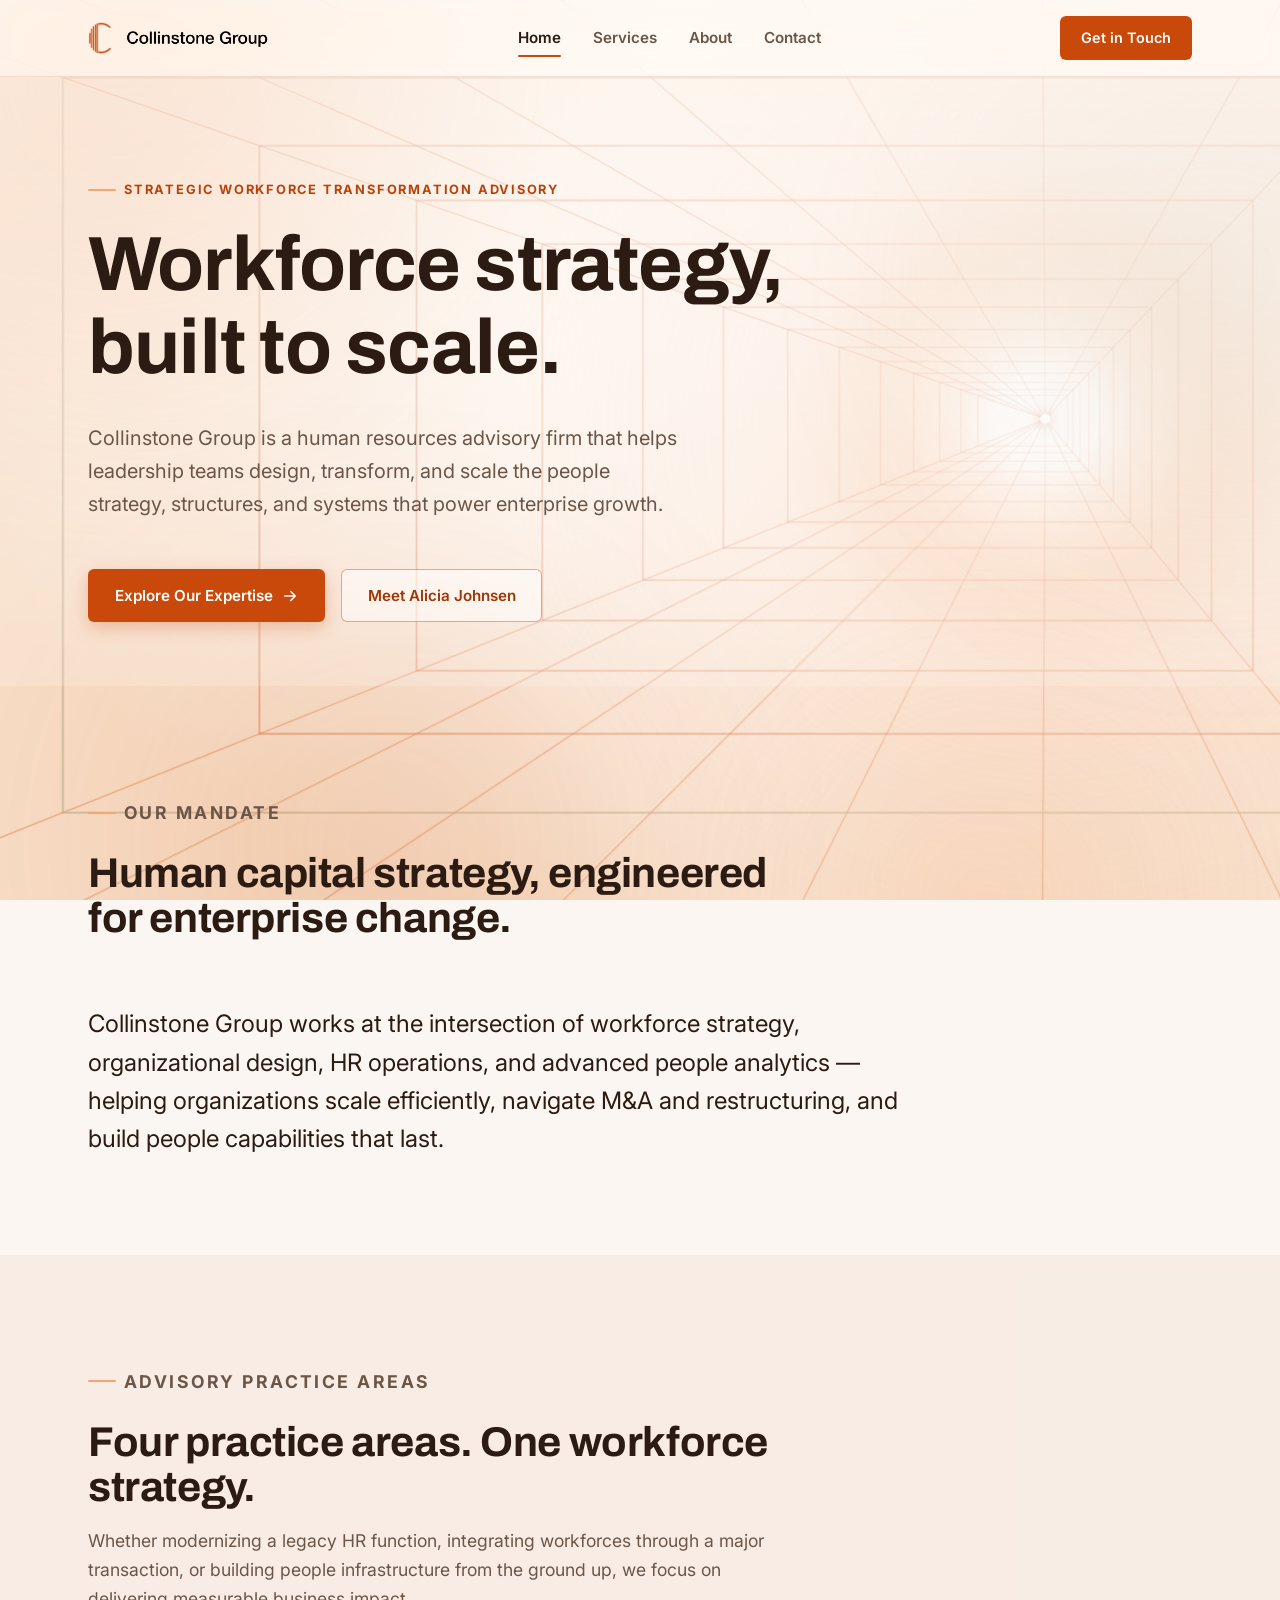
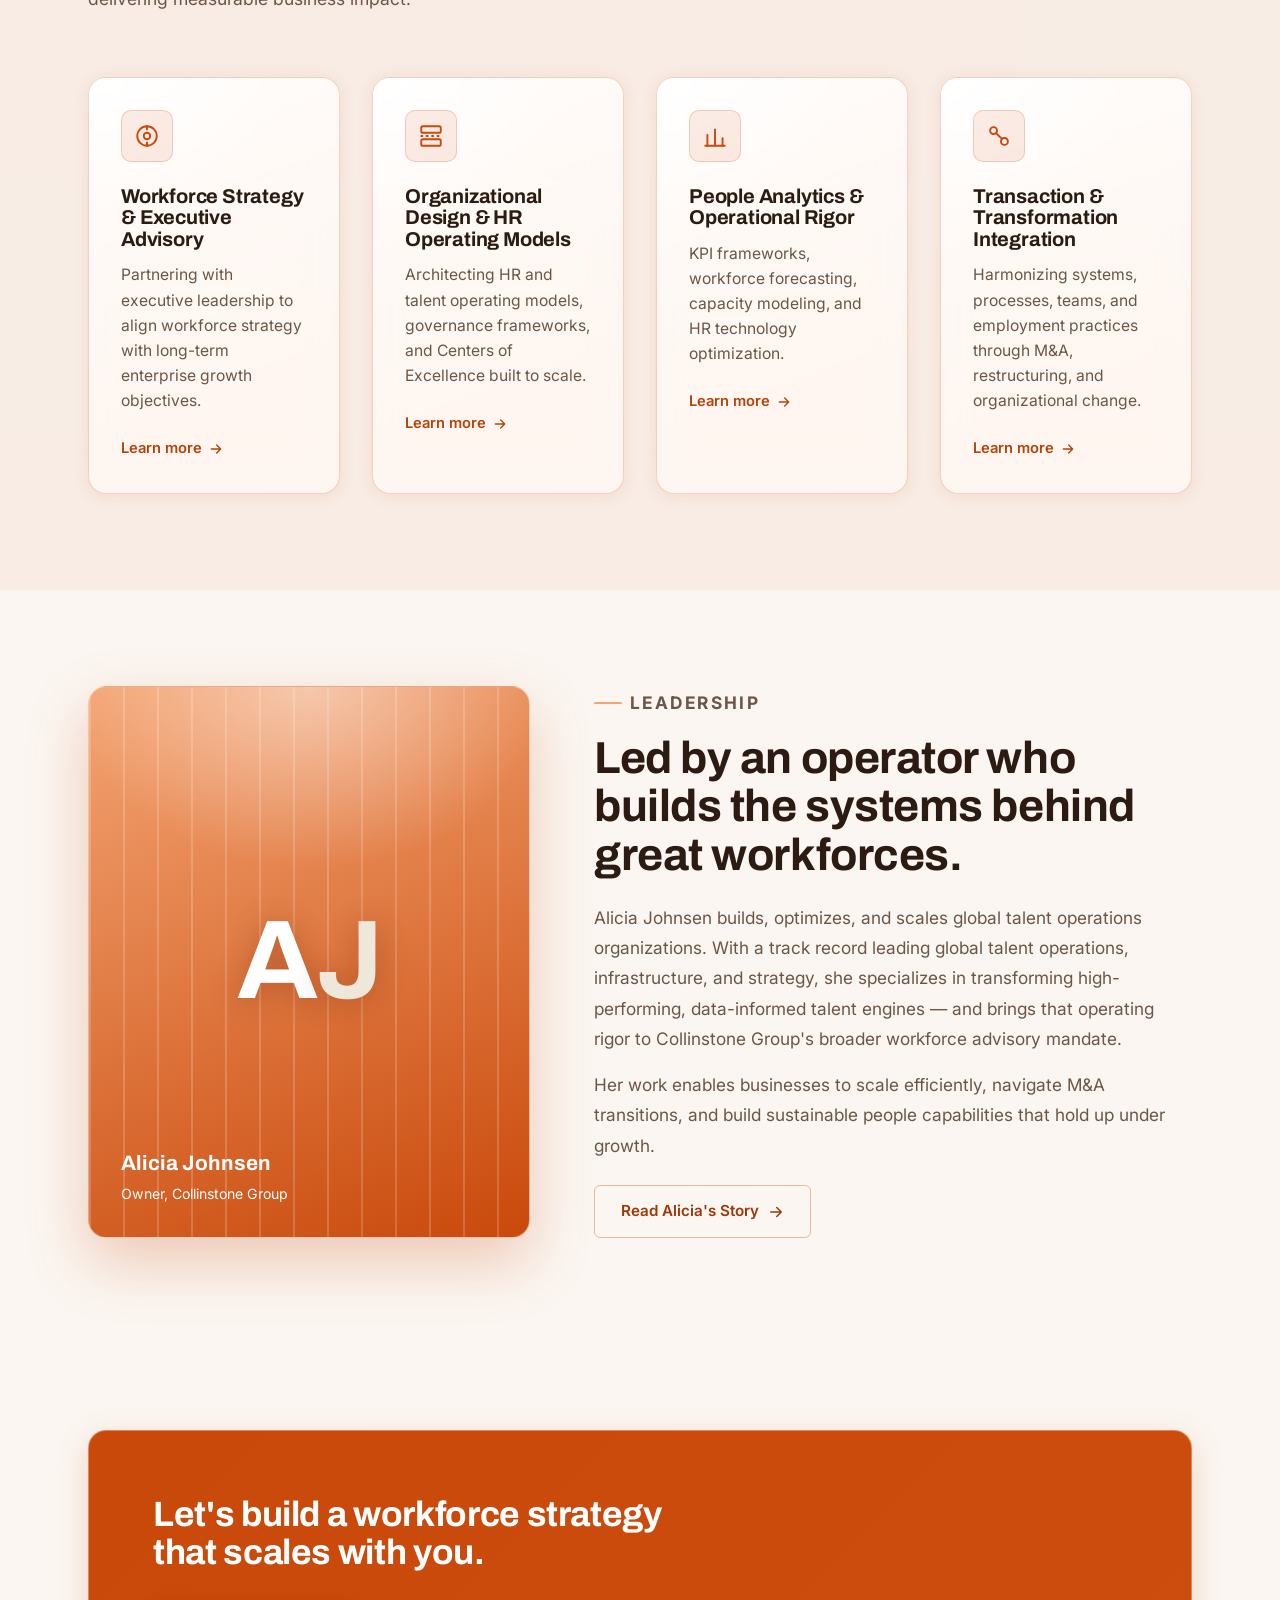
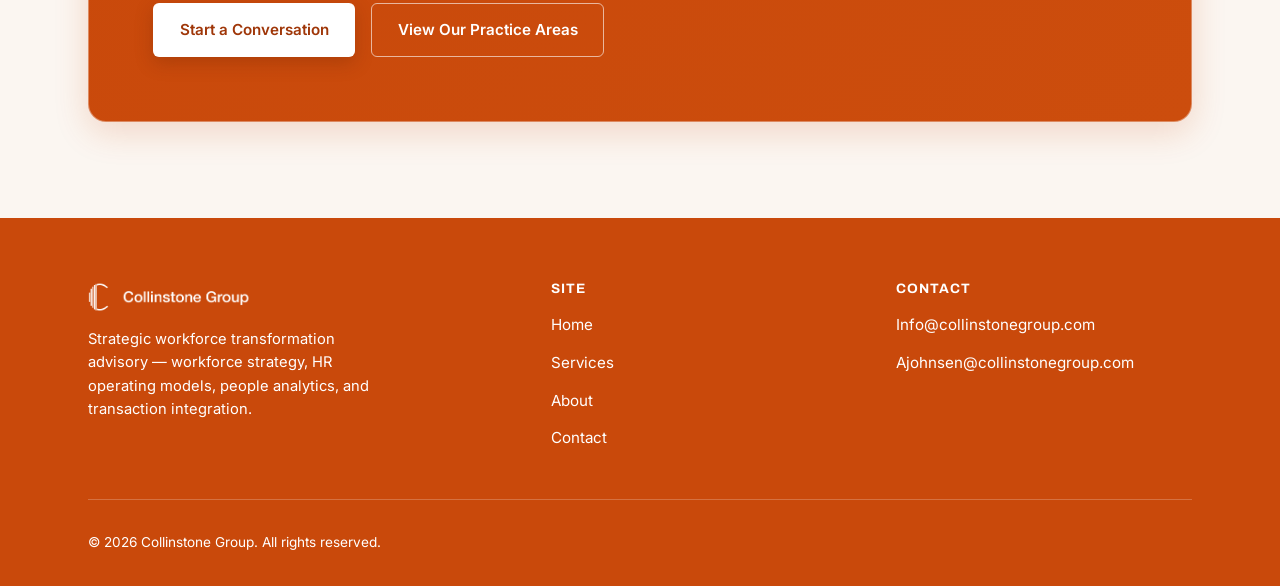
==== index.html @ cddd311b "Light orange theme and workforce transformation advisory copy Move the site to a light palette with " ====
<!DOCTYPE html>
<html lang="en">
<head>
<meta charset="UTF-8">
<meta name="viewport" content="width=device-width, initial-scale=1">
<title>Collinstone Group — Strategic Workforce Transformation Advisory</title>
<meta name="description" content="Collinstone Group is a human resources advisory firm helping leadership teams transform and scale their workforce — from workforce strategy and HR operating models to people analytics and M&amp;A integration.">
<link rel="preconnect" href="https://fonts.googleapis.com">
<link rel="preconnect" href="https://fonts.gstatic.com" crossorigin>
<link href="https://fonts.googleapis.com/css2?family=Archivo:wght@500;600;700;800&family=Inter:wght@400;500;600;700&display=swap" rel="stylesheet">
<link rel="stylesheet" href="assets/css/styles.css">
<link rel="icon" type="image/png" href="assets/img/logo-mark.png">
</head>
<body>
<div class="bg-scene" aria-hidden="true">
  <div class="bg-corridor">
    <svg class="bg-corridor-svg" viewBox="0 0 1600 900" preserveAspectRatio="xMidYMid slice" xmlns="http://www.w3.org/2000/svg">
      <defs>
        <radialGradient id="corridorGlow" cx="50%" cy="50%" r="50%">
          <stop offset="0%" stop-color="#ffffff" stop-opacity="1"/>
          <stop offset="18%" stop-color="#ffffff" stop-opacity="0.85"/>
          <stop offset="45%" stop-color="#fde8d6" stop-opacity="0.5"/>
          <stop offset="75%" stop-color="#f5c9a3" stop-opacity="0.15"/>
          <stop offset="100%" stop-color="#f5c9a3" stop-opacity="0"/>
        </radialGradient>
        <radialGradient id="corridorHalo" cx="50%" cy="50%" r="50%">
          <stop offset="0%" stop-color="#f4a574" stop-opacity="0.4"/>
          <stop offset="55%" stop-color="#f4a574" stop-opacity="0.14"/>
          <stop offset="100%" stop-color="#f4a574" stop-opacity="0"/>
        </radialGradient>
        <radialGradient id="lightFalloff" gradientUnits="userSpaceOnUse" cx="1150" cy="380" r="1400">
          <stop offset="0%" stop-color="#3d3d3d"/>
          <stop offset="35%" stop-color="#a6a6a6"/>
          <stop offset="100%" stop-color="#ffffff"/>
        </radialGradient>
        <mask id="corridorLightMask" maskUnits="userSpaceOnUse" x="-500" y="-500" width="2600" height="1900">
          <rect x="-500" y="-500" width="2600" height="1900" fill="url(#lightFalloff)"/>
        </mask>
        <style>
          .corridor-spoke { stroke: #c9490b; stroke-width: 1.1px; opacity: 0.45; fill: none; }
          .ring-blue { stroke: #c9490b; fill: none; opacity: 0.48; }
          .ring-cream { stroke: #b3a382; fill: none; opacity: 0.7; }
          .corridor-vp-glow { animation: corridorFlicker 6.5s ease-in-out infinite; }
          .corridor-vp-dot { filter: drop-shadow(0 0 6px rgba(201, 73, 11, 0.55)); }
          @keyframes corridorFlicker {
            0%, 100% { opacity: 1; }
            45% { opacity: 0.92; }
            52% { opacity: 0.97; }
            78% { opacity: 0.89; }
          }
        </style>
      </defs>
      <circle class="corridor-vp-halo" cx="1150" cy="380" r="520" fill="url(#corridorHalo)"/>
      <circle class="corridor-vp-glow" cx="1150" cy="380" r="260" fill="url(#corridorGlow)"/>
      <g mask="url(#corridorLightMask)">
        <g>
          <line class="corridor-spoke" x1="0" y1="0" x2="1150" y2="380"/>
          <line class="corridor-spoke" x1="1600" y1="0" x2="1150" y2="380"/>
          <line class="corridor-spoke" x1="1600" y1="900" x2="1150" y2="380"/>
          <line class="corridor-spoke" x1="0" y1="900" x2="1150" y2="380"/>
          <line class="corridor-spoke" x1="240" y1="0" x2="1150" y2="380"/>
          <line class="corridor-spoke" x1="480" y1="0" x2="1150" y2="380"/>
          <line class="corridor-spoke" x1="720" y1="0" x2="1150" y2="380"/>
          <line class="corridor-spoke" x1="960" y1="0" x2="1150" y2="380"/>
          <line class="corridor-spoke" x1="1200" y1="0" x2="1150" y2="380"/>
          <line class="corridor-spoke" x1="1440" y1="0" x2="1150" y2="380"/>
          <line class="corridor-spoke" x1="240" y1="900" x2="1150" y2="380"/>
          <line class="corridor-spoke" x1="480" y1="900" x2="1150" y2="380"/>
          <line class="corridor-spoke" x1="720" y1="900" x2="1150" y2="380"/>
          <line class="corridor-spoke" x1="960" y1="900" x2="1150" y2="380"/>
          <line class="corridor-spoke" x1="1200" y1="900" x2="1150" y2="380"/>
          <line class="corridor-spoke" x1="1440" y1="900" x2="1150" y2="380"/>
        </g>
        <g>
          <polygon class="ring-cream" data-t="0.2" points="230,76 1510,76 1510,796 230,796" style="stroke-width:1.84px;"/>
          <polygon class="ring-blue" data-t="0.36" points="414,137 1438,137 1438,713 414,713" style="stroke-width:1.63px;"/>
          <polygon class="ring-blue" data-t="0.488" points="561,185 1380,185 1380,646 561,646" style="stroke-width:1.47px;"/>
          <polygon class="ring-blue" data-t="0.5904" points="679,224 1334,224 1334,593 679,593" style="stroke-width:1.33px;"/>
          <polygon class="ring-blue" data-t="0.6723" points="773,255 1297,255 1297,550 773,550" style="stroke-width:1.23px;"/>
          <polygon class="ring-blue" data-t="0.7379" points="849,280 1268,280 1268,516 849,516" style="stroke-width:1.14px;"/>
          <polygon class="ring-blue" data-t="0.7903" points="909,300 1244,300 1244,489 909,489" style="stroke-width:1.07px;"/>
          <polygon class="ring-blue" data-t="0.8322" points="957,316 1225,316 1225,467 957,467" style="stroke-width:1.02px;"/>
          <polygon class="ring-blue" data-t="0.8658" points="996,329 1210,329 1210,450 996,450" style="stroke-width:0.97px;"/>
          <polygon class="ring-blue" data-t="0.8926" points="1027,339 1198,339 1198,436 1027,436" style="stroke-width:0.94px;"/>
          <polygon class="ring-blue" data-t="0.9141" points="1051,347 1189,347 1189,425 1051,425" style="stroke-width:0.91px;"/>
          <polygon class="ring-blue" data-t="0.9313" points="1071,354 1181,354 1181,416 1071,416" style="stroke-width:0.89px;"/>
          <polygon class="ring-blue" data-t="0.945" points="1087,359 1175,359 1175,409 1087,409" style="stroke-width:0.87px;"/>
        </g>
      </g>
      <circle class="corridor-vp-dot" cx="1150" cy="380" r="5" fill="#ffffff"/>
    </svg>
  </div>
  <div class="bg-blob-track" data-depth="0.07"><div class="bg-blob bg-blob--1"></div></div>
  <div class="bg-blob-track" data-depth="0.13"><div class="bg-blob bg-blob--2"></div></div>
  <div class="bg-blob-track" data-depth="0.1"><div class="bg-blob bg-blob--3"></div></div>
  <div class="bg-blob-track" data-depth="0.16"><div class="bg-blob bg-blob--4"></div></div>
</div>
<a class="skip-link" href="#main">Skip to main content</a>

<header class="site-header">
  <nav class="nav container" aria-label="Primary">
    <a class="nav-brand" href="index.html" aria-label="Collinstone Group home">
      <img class="mark" src="assets/img/logo-mark.png" alt="" width="34" height="34">
      <img class="wordmark" src="assets/img/logo-wordmark.png" alt="Collinstone Group">
    </a>
    <ul class="nav-links" data-open="false">
      <li><a href="index.html" aria-current="page">Home</a></li>
      <li><a href="services.html">Services</a></li>
      <li><a href="about.html">About</a></li>
      <li><a href="contact.html">Contact</a></li>
    </ul>
    <div class="nav-actions">
      <a class="nav-cta" href="contact.html">Get in Touch</a>
      <button class="nav-toggle" aria-label="Toggle navigation menu" aria-expanded="false">
        <svg viewBox="0 0 24 24" fill="none" stroke="currentColor" stroke-width="1.9" stroke-linecap="round"><line x1="3" y1="6" x2="21" y2="6"/><line x1="3" y1="12" x2="21" y2="12"/><line x1="3" y1="18" x2="21" y2="18"/></svg>
      </button>
    </div>
  </nav>
</header>

<main id="main">

  <!-- HERO -->
  <section class="hero">
    <div class="container hero-inner">
      <p class="eyebrow">Strategic Workforce Transformation Advisory</p>
      <h1>Workforce strategy, built to scale.</h1>
      <p class="lede">Collinstone Group is a human resources advisory firm that helps leadership teams design, transform, and scale the people strategy, structures, and systems that power enterprise growth.</p>
      <div class="hero-actions">
        <a class="btn btn-primary" href="services.html">
          Explore Our Expertise
          <svg viewBox="0 0 24 24" fill="none" stroke="currentColor" stroke-width="2" stroke-linecap="round" stroke-linejoin="round"><path d="M5 12h14M13 6l6 6-6 6"/></svg>
        </a>
        <a class="btn btn-outline" href="about.html">Meet Alicia Johnsen</a>
      </div>
    </div>
  </section>

  <!-- INTRO -->
  <section>
    <div class="container">
      <div class="section-head" data-reveal>
        <p class="eyebrow">Our Mandate</p>
        <h2>Human capital strategy, engineered for enterprise change.</h2>
      </div>
      <p class="lede-lg" data-reveal>Collinstone Group works at the intersection of workforce strategy, organizational design, HR operations, and advanced people analytics — helping organizations scale efficiently, navigate M&amp;A and restructuring, and build people capabilities that last.</p>
    </div>
  </section>

  <!-- EXPERTISE PREVIEW -->
  <section class="section-soft">
    <div class="container">
      <div class="section-head" data-reveal>
        <p class="eyebrow">Advisory Practice Areas</p>
        <h2>Four practice areas. One workforce strategy.</h2>
        <p>Whether modernizing a legacy HR function, integrating workforces through a major transaction, or building people infrastructure from the ground up, we focus on delivering measurable business impact.</p>
      </div>

      <div class="grid grid-4">
        <article class="card" data-reveal>
          <div class="icon-tile" aria-hidden="true">
            <svg viewBox="0 0 24 24" fill="none" stroke="currentColor" stroke-width="1.75" stroke-linecap="round" stroke-linejoin="round"><circle cx="12" cy="12" r="9"/><circle cx="12" cy="12" r="3"/><line x1="12" y1="3" x2="12" y2="6"/><line x1="12" y1="18" x2="12" y2="21"/></svg>
          </div>
          <h3>Workforce Strategy &amp; Executive Advisory</h3>
          <p>Partnering with executive leadership to align workforce strategy with long-term enterprise growth objectives.</p>
          <a class="card-link" href="services.html#strategy">Learn more <svg viewBox="0 0 24 24" fill="none" stroke="currentColor" stroke-width="2" stroke-linecap="round" stroke-linejoin="round"><path d="M5 12h14M13 6l6 6-6 6"/></svg></a>
        </article>

        <article class="card" data-reveal>
          <div class="icon-tile" aria-hidden="true">
            <svg viewBox="0 0 24 24" fill="none" stroke="currentColor" stroke-width="1.75" stroke-linecap="round" stroke-linejoin="round"><rect x="3" y="3" width="18" height="6" rx="1.5"/><rect x="3" y="15" width="18" height="6" rx="1.5"/><line x1="3" y1="12" x2="21" y2="12" stroke-dasharray="1 4"/></svg>
          </div>
          <h3>Organizational Design &amp; HR Operating Models</h3>
          <p>Architecting HR and talent operating models, governance frameworks, and Centers of Excellence built to scale.</p>
          <a class="card-link" href="services.html#operating-model">Learn more <svg viewBox="0 0 24 24" fill="none" stroke="currentColor" stroke-width="2" stroke-linecap="round" stroke-linejoin="round"><path d="M5 12h14M13 6l6 6-6 6"/></svg></a>
        </article>

        <article class="card" data-reveal>
          <div class="icon-tile" aria-hidden="true">
            <svg viewBox="0 0 24 24" fill="none" stroke="currentColor" stroke-width="1.75" stroke-linecap="round" stroke-linejoin="round"><line x1="5" y1="21" x2="5" y2="11"/><line x1="12" y1="21" x2="12" y2="6"/><line x1="19" y1="21" x2="19" y2="14"/><line x1="3" y1="21" x2="21" y2="21"/></svg>
          </div>
          <h3>People Analytics &amp; Operational Rigor</h3>
          <p>KPI frameworks, workforce forecasting, capacity modeling, and HR technology optimization.</p>
          <a class="card-link" href="services.html#analytics">Learn more <svg viewBox="0 0 24 24" fill="none" stroke="currentColor" stroke-width="2" stroke-linecap="round" stroke-linejoin="round"><path d="M5 12h14M13 6l6 6-6 6"/></svg></a>
        </article>

        <article class="card" data-reveal>
          <div class="icon-tile" aria-hidden="true">
            <svg viewBox="0 0 24 24" fill="none" stroke="currentColor" stroke-width="1.75" stroke-linecap="round" stroke-linejoin="round"><circle cx="7" cy="7" r="3.2"/><circle cx="17" cy="17" r="3.2"/><path d="M9.3 9.3l5.4 5.4"/></svg>
          </div>
          <h3>Transaction &amp; Transformation Integration</h3>
          <p>Harmonizing systems, processes, teams, and employment practices through M&amp;A, restructuring, and organizational change.</p>
          <a class="card-link" href="services.html#transformation">Learn more <svg viewBox="0 0 24 24" fill="none" stroke="currentColor" stroke-width="2" stroke-linecap="round" stroke-linejoin="round"><path d="M5 12h14M13 6l6 6-6 6"/></svg></a>
        </article>
      </div>
    </div>
  </section>

  <!-- ALICIA TEASER -->
  <section>
    <div class="container">
      <div class="bio-grid">
        <div class="bio-portrait" data-reveal>
          <p class="bio-monogram">A<span>J</span></p>
          <div class="bio-portrait-caption">
            <p class="name">Alicia Johnsen</p>
            <p class="role">Owner, Collinstone Group</p>
          </div>
        </div>
        <div class="bio-content" data-reveal>
          <p class="eyebrow">Leadership</p>
          <h2>Led by an operator who builds the systems behind great workforces.</h2>
          <p>Alicia Johnsen builds, optimizes, and scales global talent operations organizations. With a track record leading global talent operations, infrastructure, and strategy, she specializes in transforming high-performing, data-informed talent engines — and brings that operating rigor to Collinstone Group's broader workforce advisory mandate.</p>
          <p>Her work enables businesses to scale efficiently, navigate M&amp;A transitions, and build sustainable people capabilities that hold up under growth.</p>
          <a class="btn btn-ghost" href="about.html" style="margin-top: 1.5rem;">
            Read Alicia's Story
            <svg viewBox="0 0 24 24" fill="none" stroke="currentColor" stroke-width="2" stroke-linecap="round" stroke-linejoin="round"><path d="M5 12h14M13 6l6 6-6 6"/></svg>
          </a>
        </div>
      </div>
    </div>
  </section>

  <!-- CTA -->
  <section>
    <div class="container">
      <div class="cta-band" data-reveal>
        <h2>Let's build a workforce strategy that scales with you.</h2>
        <div class="actions">
          <a class="btn btn-primary" href="contact.html">Start a Conversation</a>
          <a class="btn btn-outline" href="services.html">View Our Practice Areas</a>
        </div>
      </div>
    </div>
  </section>

</main>

<footer class="site-footer">
  <div class="container">
    <div class="footer-top">
      <div class="footer-brand">
        <div class="nav-brand">
          <img class="mark" src="assets/img/logo-mark.png" alt="" width="30" height="30">
          <img class="wordmark" src="assets/img/logo-wordmark.png" alt="Collinstone Group">
        </div>
        <p>Strategic workforce transformation advisory — workforce strategy, HR operating models, people analytics, and transaction integration.</p>
      </div>
      <div class="footer-col">
        <h4>Site</h4>
        <ul>
          <li><a href="index.html">Home</a></li>
          <li><a href="services.html">Services</a></li>
          <li><a href="about.html">About</a></li>
          <li><a href="contact.html">Contact</a></li>
        </ul>
      </div>
      <div class="footer-col">
        <h4>Contact</h4>
        <ul>
          <li><a href="mailto:Info@collinstonegroup.com">Info@collinstonegroup.com</a></li>
          <li><a href="mailto:Ajohnsen@collinstonegroup.com">Ajohnsen@collinstonegroup.com</a></li>
        </ul>
      </div>
    </div>
    <div class="footer-bottom">
      <p>&copy; 2026 Collinstone Group. All rights reserved.</p>
    </div>
  </div>
</footer>

<script src="assets/js/main.js"></script>
</body>
</html>
---- assets/css/styles.css ----
/* =========================================================
   Collinstone Group — Design Tokens & Base
   Light "soft club" aesthetic: a bright, glowing glass-block
   corridor built around a warm orange accent.
   ========================================================= */

:root {
  /* Brand colors (orange accent + cream, warm light tints for surfaces) */
  --color-accent: #c9490b;
  --color-accent-text: #b8420a;
  --color-accent-deep: #9f3608;
  --color-accent-light: #f4a574;
  --color-accent-tint: #fbe5d3;
  --color-cream: #d8cfbc;
  --color-ink: #2b1b12;
  --color-white: #ffffff;

  --color-border: rgba(201, 73, 11, 0.22);
  --color-border-soft: rgba(201, 73, 11, 0.14);
  --color-muted: #6b5648;

  --color-bg: #fbf6f1;
  --color-bg-soft: #f6ebe0;

  /* Typography */
  --font-display: 'Archivo', 'Helvetica Neue', Arial, sans-serif;
  --font-body: 'Inter', 'Helvetica Neue', Arial, sans-serif;

  /* Spacing scale (4/8pt rhythm) */
  --space-1: 0.25rem;
  --space-2: 0.5rem;
  --space-3: 0.75rem;
  --space-4: 1rem;
  --space-5: 1.5rem;
  --space-6: 2rem;
  --space-7: 3rem;
  --space-8: 4rem;
  --space-9: 6rem;
  --space-10: 8rem;

  --container-max: 1200px;
  --radius-sm: 6px;
  --radius-md: 10px;
  --radius-lg: 18px;

  --shadow-sm: 0 2px 16px rgba(201, 73, 11, 0.1);
  --shadow-md: 0 10px 34px rgba(201, 73, 11, 0.18);
  --shadow-lg: 0 24px 60px rgba(201, 73, 11, 0.26);

  --ease: cubic-bezier(0.4, 0, 0.2, 1);
  --duration-fast: 150ms;
  --duration-base: 250ms;
  --duration-slow: 500ms;
}

* {
  box-sizing: border-box;
}

html {
  scroll-behavior: smooth;
}

@media (prefers-reduced-motion: reduce) {
  html {
    scroll-behavior: auto;
  }
  *, *::before, *::after {
    animation-duration: 0.01ms !important;
    animation-iteration-count: 1 !important;
    transition-duration: 0.01ms !important;
    scroll-behavior: auto !important;
  }
}

body {
  margin: 0;
  font-family: var(--font-body);
  font-size: 16px;
  line-height: 1.6;
  color: var(--color-ink);
  background: var(--color-bg);
  -webkit-font-smoothing: antialiased;
}

/* =========================================================
   Ambient glowing corridor background (site-wide)
   ========================================================= */

.bg-scene {
  position: fixed;
  inset: 0;
  z-index: -2;
  overflow: hidden;
  pointer-events: none;
  background: radial-gradient(ellipse 75% 70% at 72% 42%, #ffffff 0%, #fdf3ea 40%, #f7dcc4 100%);
}

.bg-blob-track {
  position: absolute;
  inset: 0;
  will-change: transform;
}

/* Perspective corridor — the site's persistent background art.
   The vanishing point itself is redrawn on scroll (see main.js), so the
   hallway's geometry genuinely reprojects as if a camera were moving
   through it and panning up/down. This wrapper only adds a slow forward
   zoom on top of that, scaled from the vanishing point. */

.bg-corridor {
  position: absolute;
  inset: 0;
  transform-origin: 72% 42%;
  will-change: transform;
}

.bg-corridor-svg {
  width: 100%;
  height: 100%;
  display: block;
}

.bg-blob {
  position: absolute;
  border-radius: 50%;
  filter: blur(100px);
  will-change: transform;
}

.bg-blob--1 {
  width: 620px; height: 620px;
  top: -140px; left: -100px;
  background: radial-gradient(circle at 32% 32%, var(--color-accent-light) 0%, transparent 72%);
  opacity: 0.4;
  animation: bgDrift1 28s ease-in-out infinite;
}
.bg-blob--2 {
  width: 520px; height: 520px;
  top: 12%; right: -160px;
  background: radial-gradient(circle at 60% 40%, var(--color-cream) 0%, transparent 72%);
  opacity: 0.55;
  animation: bgDrift2 34s ease-in-out infinite;
}
.bg-blob--3 {
  width: 720px; height: 720px;
  top: 58%; left: 2%;
  background: radial-gradient(circle at 50% 50%, var(--color-accent) 0%, transparent 72%);
  opacity: 0.16;
  animation: bgDrift3 40s ease-in-out infinite;
}
.bg-blob--4 {
  width: 480px; height: 480px;
  top: 80%; right: 4%;
  background: radial-gradient(circle at 50% 50%, var(--color-accent-light) 0%, transparent 72%);
  opacity: 0.3;
  animation: bgDrift1 32s ease-in-out infinite reverse;
}

@keyframes bgDrift1 {
  0%, 100% { transform: translate3d(0, 0, 0) scale(1); }
  50% { transform: translate3d(50px, 70px, 0) scale(1.08); }
}
@keyframes bgDrift2 {
  0%, 100% { transform: translate3d(0, 0, 0) scale(1); }
  50% { transform: translate3d(-60px, 50px, 0) scale(0.94); }
}
@keyframes bgDrift3 {
  0%, 100% { transform: translate3d(0, 0, 0) scale(1); }
  50% { transform: translate3d(40px, -50px, 0) scale(1.06); }
}

@media (prefers-reduced-motion: reduce) {
  .bg-blob { animation: none !important; }
  .bg-blob-track, .bg-corridor { transform: none !important; }
}

@media (max-width: 640px) {
  .bg-blob { filter: blur(70px); }
}

img {
  max-width: 100%;
  display: block;
}

a {
  color: inherit;
  text-decoration: none;
}

ul {
  margin: 0;
  padding: 0;
  list-style: none;
}

h1, h2, h3, h4 {
  font-family: var(--font-display);
  font-weight: 700;
  line-height: 1.08;
  letter-spacing: -0.01em;
  margin: 0;
  color: var(--color-ink);
}

p {
  margin: 0;
}

button {
  font-family: inherit;
  cursor: pointer;
}

:focus-visible {
  outline: 3px solid var(--color-accent);
  outline-offset: 3px;
  border-radius: 4px;
}

.container {
  width: 100%;
  max-width: var(--container-max);
  margin-inline: auto;
  padding-inline: var(--space-5);
}

@media (min-width: 768px) {
  .container { padding-inline: var(--space-7); }
}

.skip-link {
  position: absolute;
  left: -9999px;
  top: 0;
  background: var(--color-accent);
  color: var(--color-white);
  padding: var(--space-3) var(--space-5);
  z-index: 200;
  border-radius: 0 0 var(--radius-sm) 0;
}

.skip-link:focus {
  left: 0;
}

/* =========================================================
   Buttons
   ========================================================= */

.btn {
  display: inline-flex;
  align-items: center;
  gap: var(--space-2);
  padding: 0.85rem 1.6rem;
  border-radius: var(--radius-sm);
  font-weight: 600;
  font-size: 0.95rem;
  border: 1.5px solid transparent;
  transition: background var(--duration-base) var(--ease), color var(--duration-base) var(--ease), border-color var(--duration-base) var(--ease), box-shadow var(--duration-base) var(--ease), transform var(--duration-fast) var(--ease);
  cursor: pointer;
  white-space: nowrap;
}

.btn svg { width: 18px; height: 18px; flex-shrink: 0; }

.btn:active { transform: translateY(1px); }

.btn-primary {
  background: var(--color-accent);
  color: var(--color-white);
  box-shadow: 0 6px 18px rgba(201, 73, 11, 0.28);
}
.btn-primary:hover {
  background: var(--color-accent-deep);
  box-shadow: 0 10px 26px rgba(201, 73, 11, 0.38);
}

.btn-outline {
  background: rgba(255, 255, 255, 0.5);
  color: var(--color-accent-deep);
  border-color: rgba(201, 73, 11, 0.45);
}
.btn-outline:hover {
  border-color: var(--color-accent);
  background: rgba(255, 255, 255, 0.85);
  box-shadow: var(--shadow-sm);
}

.btn-ghost {
  background: transparent;
  color: var(--color-accent-deep);
  border-color: rgba(201, 73, 11, 0.35);
}
.btn-ghost:hover {
  border-color: var(--color-accent);
  background: rgba(255, 255, 255, 0.7);
  box-shadow: var(--shadow-sm);
}

/* =========================================================
   Header / Navigation
   ========================================================= */

.site-header {
  position: sticky;
  top: 0;
  z-index: 100;
  background: rgba(255, 255, 255, 0.74);
  backdrop-filter: blur(18px) saturate(160%);
  -webkit-backdrop-filter: blur(18px) saturate(160%);
  border-bottom: 1px solid var(--color-border-soft);
}

.nav {
  display: flex;
  align-items: center;
  justify-content: space-between;
  padding-block: var(--space-4);
  gap: var(--space-5);
}

.nav-brand {
  display: flex;
  align-items: center;
  gap: 0.6rem;
  flex-shrink: 0;
}

.nav-brand img.mark {
  height: 34px;
  width: auto;
}
.nav-brand img.wordmark {
  height: 18px;
  width: auto;
  margin-top: 2px;
}

.nav-links {
  display: flex;
  align-items: center;
  gap: var(--space-6);
}

.nav-links a {
  font-size: 0.95rem;
  font-weight: 600;
  color: var(--color-muted);
  position: relative;
  padding-block: var(--space-2);
  transition: color var(--duration-base) var(--ease);
}

.nav-links a:hover,
.nav-links a[aria-current="page"] {
  color: var(--color-ink);
}

.nav-links a[aria-current="page"]::after {
  content: "";
  position: absolute;
  left: 0; right: 0; bottom: -2px;
  height: 2px;
  background: var(--color-accent);
  border-radius: 2px;
}

.nav-actions {
  display: flex;
  align-items: center;
  gap: var(--space-4);
}

.nav-cta {
  background: var(--color-accent);
  color: var(--color-white);
  padding: 0.65rem 1.3rem;
  border-radius: var(--radius-sm);
  font-weight: 600;
  font-size: 0.9rem;
  transition: background var(--duration-base) var(--ease), box-shadow var(--duration-base) var(--ease);
}
.nav-cta:hover {
  background: var(--color-accent-deep);
  box-shadow: 0 8px 22px rgba(201, 73, 11, 0.32);
}

.nav-toggle {
  display: none;
  background: none;
  border: none;
  padding: var(--space-2);
  width: 44px;
  height: 44px;
  align-items: center;
  justify-content: center;
  color: var(--color-ink);
}

.nav-toggle svg { width: 26px; height: 26px; }

@media (max-width: 860px) {
  .nav-links {
    position: fixed;
    z-index: 150;
    inset: 72px var(--space-5) auto var(--space-5);
    background: rgba(255, 255, 255, 0.96);
    backdrop-filter: blur(24px) saturate(160%);
    -webkit-backdrop-filter: blur(24px) saturate(160%);
    flex-direction: column;
    align-items: flex-start;
    gap: 0;
    border: 1px solid var(--color-border);
    border-radius: var(--radius-md);
    box-shadow: var(--shadow-lg);
    padding: var(--space-3);
    transform: translateY(-12px);
    opacity: 0;
    pointer-events: none;
    transition: transform var(--duration-base) var(--ease), opacity var(--duration-base) var(--ease);
  }
  .nav-links[data-open="true"] {
    transform: translateY(0);
    opacity: 1;
    pointer-events: auto;
  }
  .nav-links a {
    width: 100%;
    padding: var(--space-4) var(--space-3);
    border-radius: var(--radius-sm);
  }
  .nav-links a:hover { background: rgba(201, 73, 11, 0.08); }
  .nav-links a[aria-current="page"]::after { display: none; }
  .nav-cta { display: none; }
  .nav-toggle { display: inline-flex; }
}

/* =========================================================
   Hero
   ========================================================= */

.hero {
  position: relative;
  background: linear-gradient(180deg, rgba(255, 255, 255, 0.5) 0%, rgba(255, 255, 255, 0.18) 100%);
  color: var(--color-ink);
  overflow: hidden;
  padding-block: var(--space-9) var(--space-8);
}

.hero-inner {
  position: relative;
  z-index: 1;
}

.eyebrow {
  display: inline-flex;
  align-items: center;
  gap: 0.5rem;
  font-family: var(--font-body);
  font-weight: 700;
  font-size: 0.8rem;
  letter-spacing: 0.14em;
  text-transform: uppercase;
  color: var(--color-accent-text);
  margin-bottom: var(--space-5);
}

.eyebrow::before {
  content: "";
  width: 28px;
  height: 2px;
  background: var(--color-accent-light);
  border-radius: 2px;
}

.hero h1 {
  font-size: clamp(2.6rem, 6vw, 5rem);
  color: var(--color-ink);
  max-width: 16ch;
}

.hero .lede {
  margin-top: var(--space-6);
  font-size: clamp(1.05rem, 1.6vw, 1.25rem);
  color: var(--color-muted);
  max-width: 46ch;
  line-height: 1.65;
}

.hero-actions {
  display: flex;
  flex-wrap: wrap;
  gap: var(--space-4);
  margin-top: var(--space-7);
}

.page-hero {
  padding-block: var(--space-8) var(--space-7);
}

.page-hero h1 {
  font-size: clamp(2.2rem, 4.5vw, 3.4rem);
  max-width: 20ch;
}

/* =========================================================
   Sections
   ========================================================= */

section { padding-block: var(--space-9); }

.section-soft {
  background: rgba(201, 73, 11, 0.05);
}

.section-head {
  max-width: 44rem;
  margin-bottom: var(--space-8);
}

.section-head h2 {
  font-size: clamp(1.9rem, 3.4vw, 2.6rem);
}

.section-head p {
  margin-top: var(--space-4);
  font-size: 1.1rem;
  color: var(--color-muted);
  line-height: 1.65;
}

.lede-lg {
  font-size: clamp(1.15rem, 2vw, 1.5rem);
  line-height: 1.6;
  color: var(--color-ink);
  max-width: 52rem;
}

/* =========================================================
   Grids & Cards
   ========================================================= */

.grid {
  display: grid;
  gap: var(--space-6);
}

.grid-2 { grid-template-columns: repeat(2, 1fr); }
.grid-3 { grid-template-columns: repeat(3, 1fr); }
.grid-4 { grid-template-columns: repeat(4, 1fr); }

@media (max-width: 980px) {
  .grid-3, .grid-4 { grid-template-columns: repeat(2, 1fr); }
}
@media (max-width: 640px) {
  .grid-2, .grid-3, .grid-4 { grid-template-columns: 1fr; }
}

.card {
  position: relative;
  background: linear-gradient(160deg, rgba(255, 255, 255, 0.85) 0%, rgba(255, 255, 255, 0.55) 70%);
  backdrop-filter: blur(20px) saturate(160%);
  -webkit-backdrop-filter: blur(20px) saturate(160%);
  border: 1px solid var(--color-border);
  border-radius: var(--radius-lg);
  padding: var(--space-6);
  overflow: hidden;
  box-shadow: var(--shadow-sm);
  transition: transform var(--duration-base) var(--ease), box-shadow var(--duration-base) var(--ease), border-color var(--duration-base) var(--ease), background var(--duration-base) var(--ease);
}

.card::before {
  content: "";
  position: absolute;
  inset: 0;
  background: radial-gradient(ellipse 140% 60% at 0% 0%, rgba(255, 255, 255, 0.9) 0%, transparent 55%);
  pointer-events: none;
}

.card:hover {
  transform: translateY(-4px);
  box-shadow: var(--shadow-md);
  border-color: var(--color-accent);
  background: linear-gradient(160deg, rgba(255, 255, 255, 0.95) 0%, rgba(255, 255, 255, 0.7) 70%);
}

.card .icon-tile {
  width: 52px;
  height: 52px;
  border-radius: var(--radius-md);
  background: rgba(201, 73, 11, 0.1);
  border: 1px solid rgba(201, 73, 11, 0.2);
  color: var(--color-accent);
  display: flex;
  align-items: center;
  justify-content: center;
  margin-bottom: var(--space-5);
  position: relative;
  z-index: 1;
}

.card .icon-tile svg { width: 26px; height: 26px; }

.card h3 {
  position: relative;
  z-index: 1;
  font-size: 1.25rem;
  margin-bottom: var(--space-3);
}

.card p {
  position: relative;
  z-index: 1;
  color: var(--color-muted);
  font-size: 0.98rem;
  line-height: 1.6;
}

.card-link {
  position: relative;
  z-index: 1;
  display: inline-flex;
  align-items: center;
  gap: 0.4rem;
  margin-top: var(--space-5);
  font-weight: 600;
  font-size: 0.92rem;
  color: var(--color-accent-text);
}
.card-link svg { width: 16px; height: 16px; transition: transform var(--duration-base) var(--ease); }
.card:hover .card-link svg { transform: translateX(3px); }

/* =========================================================
   Expertise detail blocks (services page)
   ========================================================= */

.expertise-block {
  position: relative;
  display: grid;
  grid-template-columns: 0.9fr 1.5fr;
  gap: var(--space-8);
  padding: var(--space-8);
  margin-bottom: var(--space-6);
  background: linear-gradient(160deg, rgba(255, 255, 255, 0.82) 0%, rgba(255, 255, 255, 0.5) 70%);
  backdrop-filter: blur(20px) saturate(160%);
  -webkit-backdrop-filter: blur(20px) saturate(160%);
  border: 1px solid var(--color-border);
  border-radius: var(--radius-lg);
  box-shadow: var(--shadow-sm);
  scroll-margin-top: 96px;
  transition: border-color var(--duration-base) var(--ease), box-shadow var(--duration-base) var(--ease);
}

.expertise-block:hover {
  border-color: rgba(201, 73, 11, 0.4);
  box-shadow: var(--shadow-md);
}

.expertise-block:last-of-type { margin-bottom: 0; }

@media (max-width: 860px) {
  .expertise-block { grid-template-columns: 1fr; gap: var(--space-5); padding: var(--space-6); }
}

.expertise-index {
  font-family: var(--font-display);
  font-size: 0.95rem;
  font-weight: 700;
  color: var(--color-accent-text);
  letter-spacing: 0.05em;
}

.expertise-heading {
  display: flex;
  align-items: flex-start;
  gap: var(--space-5);
}

.expertise-heading .icon-tile {
  width: 60px;
  height: 60px;
  border-radius: var(--radius-md);
  background: rgba(201, 73, 11, 0.1);
  border: 1px solid rgba(201, 73, 11, 0.2);
  color: var(--color-accent);
  display: flex;
  align-items: center;
  justify-content: center;
  flex-shrink: 0;
}
.expertise-heading .icon-tile svg { width: 30px; height: 30px; }

.expertise-block h3 {
  font-size: clamp(1.4rem, 2.4vw, 1.9rem);
  margin-bottom: var(--space-4);
}

.expertise-block > p {
  color: var(--color-muted);
  font-size: 1.05rem;
  line-height: 1.7;
  margin-bottom: var(--space-5);
}

.capability-list {
  display: grid;
  grid-template-columns: repeat(2, 1fr);
  gap: var(--space-3) var(--space-5);
}

@media (max-width: 560px) {
  .capability-list { grid-template-columns: 1fr; }
}

.capability-list li {
  display: flex;
  align-items: flex-start;
  gap: 0.6rem;
  font-size: 0.95rem;
  color: var(--color-ink);
}

.capability-list svg {
  width: 18px;
  height: 18px;
  flex-shrink: 0;
  color: var(--color-accent);
  margin-top: 3px;
}

/* =========================================================
   Alicia bio section
   ========================================================= */

.bio-grid {
  display: grid;
  grid-template-columns: 0.85fr 1.15fr;
  gap: var(--space-8);
  align-items: start;
}

@media (max-width: 900px) {
  .bio-grid { grid-template-columns: 1fr; }
}

.bio-portrait {
  position: relative;
  aspect-ratio: 4 / 5;
  border-radius: var(--radius-lg);
  background: linear-gradient(160deg, #f4a574 0%, var(--color-accent) 100%);
  border: 1px solid rgba(255, 255, 255, 0.5);
  display: flex;
  align-items: center;
  justify-content: center;
  overflow: hidden;
  box-shadow: var(--shadow-lg);
}

.bio-portrait::before {
  content: "";
  position: absolute;
  inset: 0;
  background-image: repeating-linear-gradient(90deg, rgba(255, 255, 255, 0.18) 0 2px, transparent 2px 34px);
}

.bio-portrait::after {
  content: "";
  position: absolute;
  inset: 0;
  background: radial-gradient(ellipse 90% 55% at 50% 0%, rgba(255, 255, 255, 0.45) 0%, transparent 60%);
}

.bio-monogram {
  position: relative;
  z-index: 1;
  font-family: var(--font-display);
  font-weight: 700;
  font-size: clamp(4.5rem, 12vw, 7rem);
  color: var(--color-white);
  letter-spacing: -0.02em;
  text-shadow: 0 4px 30px rgba(90, 30, 5, 0.3);
}

.bio-monogram span { color: #efe8da; }

.bio-portrait-caption {
  position: absolute;
  left: var(--space-6);
  right: var(--space-6);
  bottom: var(--space-6);
  z-index: 1;
  color: var(--color-white);
}

.bio-portrait-caption .name {
  font-family: var(--font-display);
  font-weight: 700;
  font-size: 1.3rem;
}

.bio-portrait-caption .role {
  font-size: 0.88rem;
  color: #ffffff;
  margin-top: 2px;
}

.bio-content h2 {
  font-size: clamp(2rem, 4vw, 2.8rem);
  margin-bottom: var(--space-5);
}

.bio-content p {
  color: var(--color-muted);
  font-size: 1.08rem;
  line-height: 1.75;
  margin-bottom: var(--space-4);
}

.bio-content p:last-of-type { margin-bottom: 0; }

.focus-tags {
  display: flex;
  flex-wrap: wrap;
  gap: var(--space-3);
  margin-top: var(--space-6);
}

.focus-tag {
  display: inline-flex;
  align-items: center;
  gap: 0.4rem;
  padding: 0.5rem 1rem;
  border-radius: 999px;
  background: rgba(255, 255, 255, 0.7);
  backdrop-filter: blur(12px);
  -webkit-backdrop-filter: blur(12px);
  border: 1px solid rgba(201, 73, 11, 0.28);
  font-size: 0.88rem;
  font-weight: 600;
  color: var(--color-ink);
  transition: background var(--duration-base) var(--ease), border-color var(--duration-base) var(--ease), color var(--duration-base) var(--ease);
}

.focus-tag:hover {
  background: var(--color-accent);
  border-color: var(--color-accent);
  color: var(--color-white);
}

.pull-quote {
  margin-top: var(--space-7);
  padding-left: var(--space-5);
  border-left: 3px solid var(--color-accent);
  font-family: var(--font-display);
  font-size: clamp(1.2rem, 2.2vw, 1.5rem);
  font-weight: 600;
  color: var(--color-ink);
  line-height: 1.5;
}

/* =========================================================
   CTA band
   ========================================================= */

.cta-band {
  position: relative;
  background: linear-gradient(135deg, var(--color-accent) 0%, #cc4d0d 100%);
  border: 1px solid rgba(255, 255, 255, 0.35);
  color: var(--color-white);
  border-radius: var(--radius-lg);
  padding: var(--space-8);
  display: flex;
  align-items: center;
  justify-content: space-between;
  gap: var(--space-6);
  flex-wrap: wrap;
  overflow: hidden;
  box-shadow: var(--shadow-md);
}

.cta-band h2 {
  color: var(--color-white);
  font-size: clamp(1.6rem, 3vw, 2.2rem);
  max-width: 26ch;
}

.cta-band .actions {
  display: flex;
  gap: var(--space-4);
  flex-wrap: wrap;
}

.cta-band .btn-primary {
  background: var(--color-white);
  color: var(--color-accent-deep);
  box-shadow: 0 6px 18px rgba(90, 30, 5, 0.25);
}
.cta-band .btn-primary:hover {
  background: var(--color-cream);
  color: var(--color-accent-deep);
}

.cta-band .btn-outline {
  background: transparent;
  color: var(--color-white);
  border-color: rgba(255, 255, 255, 0.6);
}
.cta-band .btn-outline:hover {
  background: rgba(255, 255, 255, 0.16);
  border-color: var(--color-white);
  box-shadow: none;
}

/* =========================================================
   Contact page
   ========================================================= */

.contact-grid {
  display: grid;
  grid-template-columns: repeat(2, 1fr);
  gap: var(--space-6);
}

@media (max-width: 720px) {
  .contact-grid { grid-template-columns: 1fr; }
}

.contact-card {
  position: relative;
  background: linear-gradient(160deg, rgba(255, 255, 255, 0.85) 0%, rgba(255, 255, 255, 0.55) 70%);
  backdrop-filter: blur(20px) saturate(160%);
  -webkit-backdrop-filter: blur(20px) saturate(160%);
  border: 1px solid var(--color-border);
  border-radius: var(--radius-lg);
  padding: var(--space-7);
  overflow: hidden;
  box-shadow: var(--shadow-sm);
  transition: transform var(--duration-base) var(--ease), box-shadow var(--duration-base) var(--ease), border-color var(--duration-base) var(--ease), background var(--duration-base) var(--ease);
}

.contact-card:hover {
  transform: translateY(-4px);
  box-shadow: var(--shadow-md);
  border-color: var(--color-accent);
  background: linear-gradient(160deg, rgba(255, 255, 255, 0.95) 0%, rgba(255, 255, 255, 0.7) 70%);
}

.contact-card .icon-tile {
  width: 56px;
  height: 56px;
  border-radius: var(--radius-md);
  background: rgba(201, 73, 11, 0.1);
  border: 1px solid rgba(201, 73, 11, 0.2);
  color: var(--color-accent);
  display: flex;
  align-items: center;
  justify-content: center;
  margin-bottom: var(--space-5);
}
.contact-card .icon-tile svg { width: 28px; height: 28px; }

.contact-card h3 { font-size: 1.3rem; margin-bottom: var(--space-2); }
.contact-card p.role { color: var(--color-muted); font-size: 0.95rem; margin-bottom: var(--space-5); }

.contact-card .email-link {
  display: inline-flex;
  align-items: center;
  gap: 0.5rem;
  font-weight: 700;
  font-size: 1.05rem;
  color: var(--color-ink);
  padding-bottom: 2px;
  border-bottom: 2px solid var(--color-accent-light);
  transition: border-color var(--duration-base) var(--ease), color var(--duration-base) var(--ease);
  word-break: break-word;
}
.contact-card .email-link:hover {
  color: var(--color-accent);
  border-color: var(--color-accent);
}
.contact-card .email-link svg { width: 18px; height: 18px; flex-shrink: 0; }

/* =========================================================
   Footer
   ========================================================= */

.site-footer {
  position: relative;
  background: var(--color-accent);
  color: #ffffff;
  padding-block: var(--space-8) var(--space-6);
}

.footer-top {
  display: grid;
  grid-template-columns: 1.4fr 1fr 1fr;
  gap: var(--space-7);
  padding-bottom: var(--space-7);
  border-bottom: 1px solid rgba(255, 255, 255, 0.22);
}

@media (max-width: 720px) {
  .footer-top { grid-template-columns: 1fr; gap: var(--space-6); }
}

.footer-brand .nav-brand img.mark { height: 30px; filter: brightness(0) invert(1); }
.footer-brand .nav-brand img.wordmark { height: 16px; filter: brightness(0) invert(1); }

.footer-brand p {
  margin-top: var(--space-4);
  font-size: 0.92rem;
  line-height: 1.6;
  max-width: 32ch;
  color: #ffffff;
}

.footer-col h4 {
  color: var(--color-white);
  font-size: 0.85rem;
  letter-spacing: 0.08em;
  text-transform: uppercase;
  margin-bottom: var(--space-4);
}

.footer-col ul { display: flex; flex-direction: column; gap: var(--space-3); }

.footer-col a {
  font-size: 0.95rem;
  transition: color var(--duration-base) var(--ease);
}
.footer-col a:hover { color: var(--color-white); text-decoration: underline; }

.footer-bottom {
  display: flex;
  align-items: center;
  justify-content: space-between;
  flex-wrap: wrap;
  gap: var(--space-3);
  padding-top: var(--space-6);
  font-size: 0.85rem;
}

/* =========================================================
   Reveal-on-scroll (subtle, reduced-motion safe)
   ========================================================= */

[data-reveal] {
  opacity: 0;
  transform: translateY(16px);
  transition: opacity var(--duration-slow) var(--ease), transform var(--duration-slow) var(--ease);
}

[data-reveal].is-visible {
  opacity: 1;
  transform: none;
}

@media (prefers-reduced-motion: reduce) {
  [data-reveal] { opacity: 1; transform: none; }
}
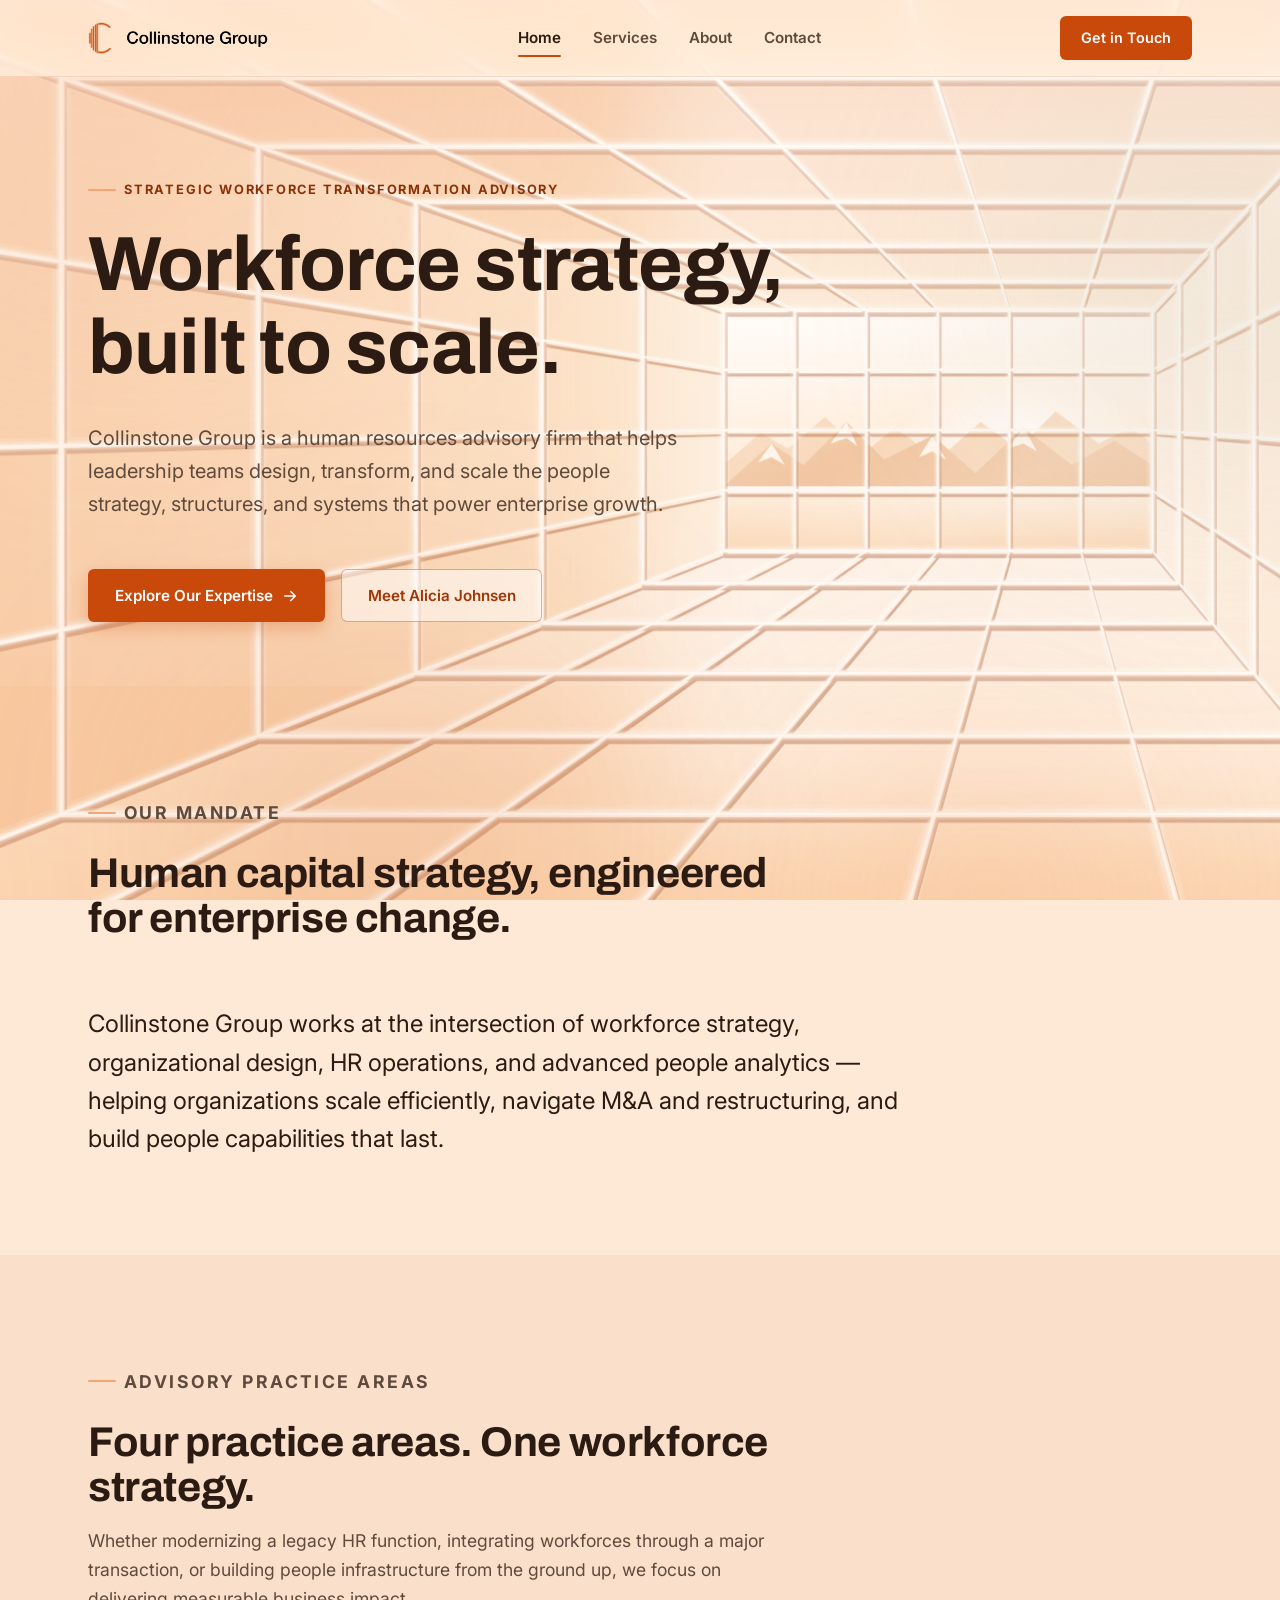
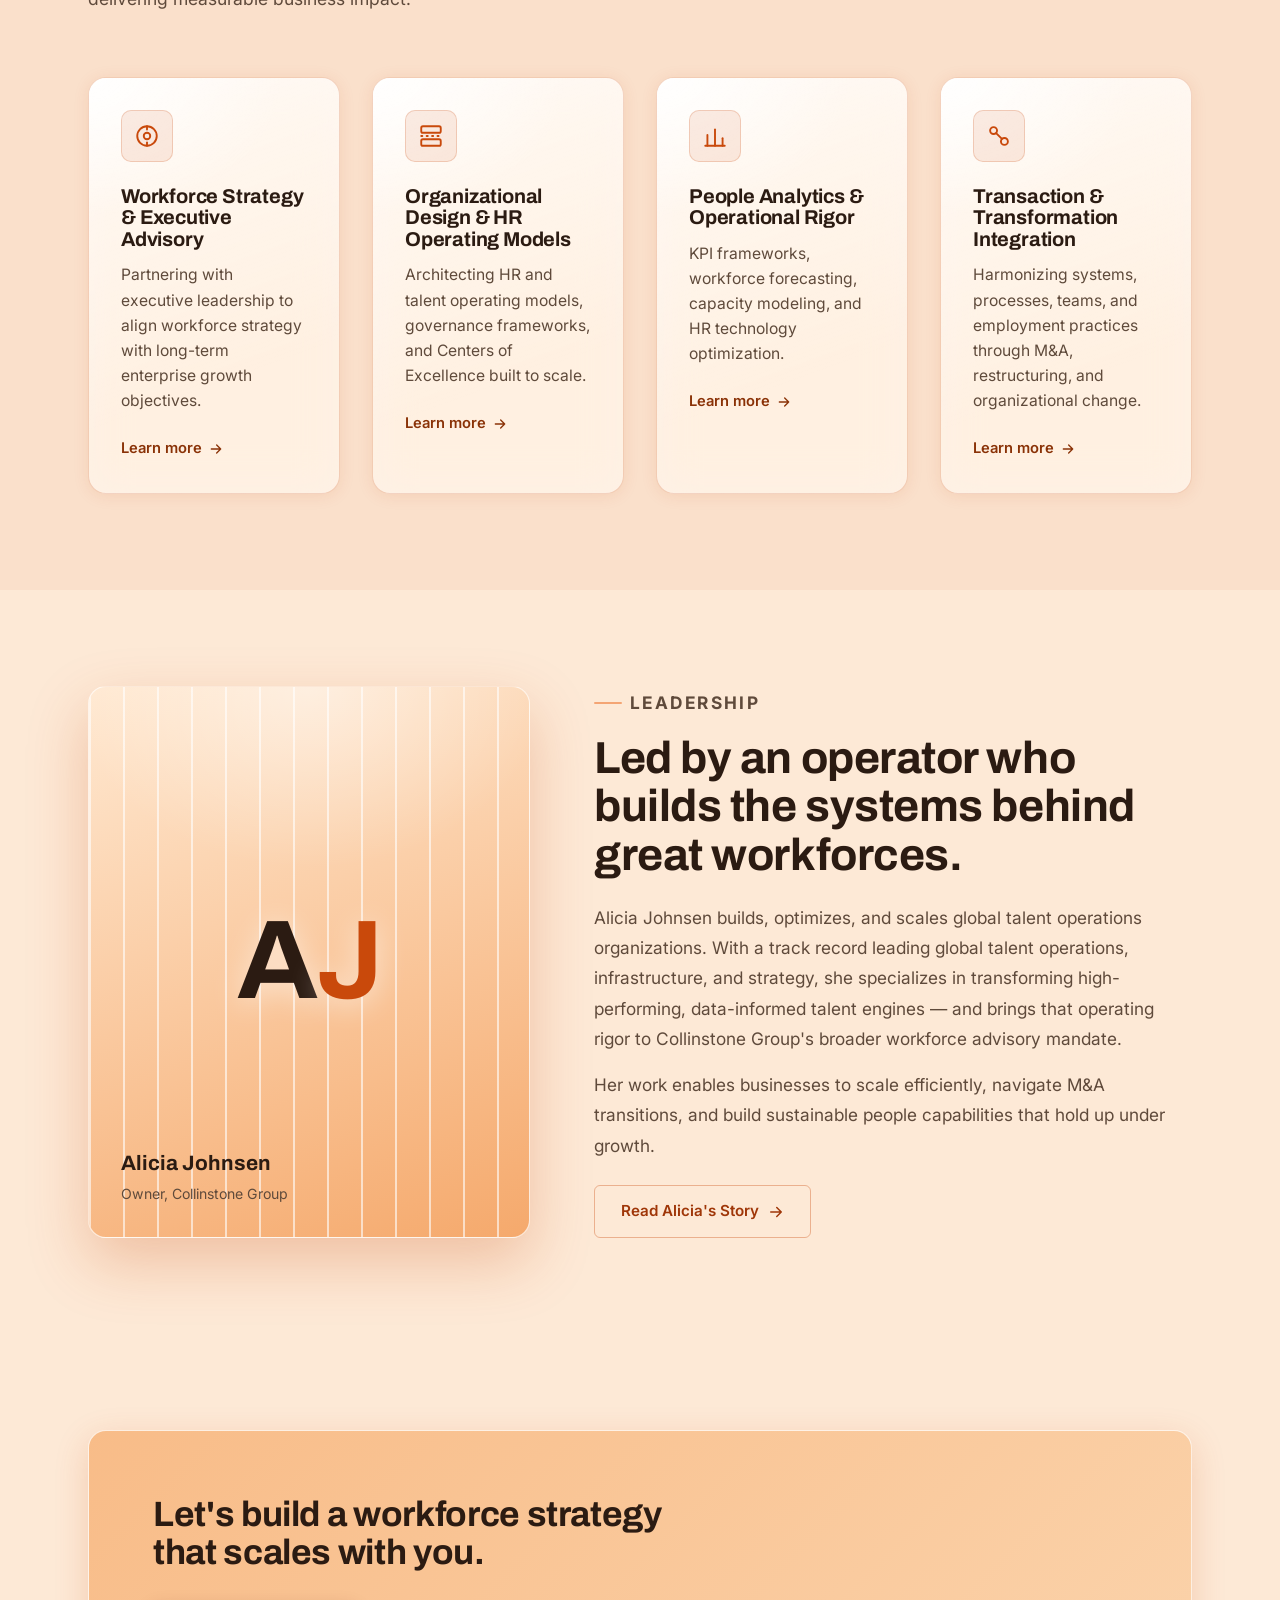
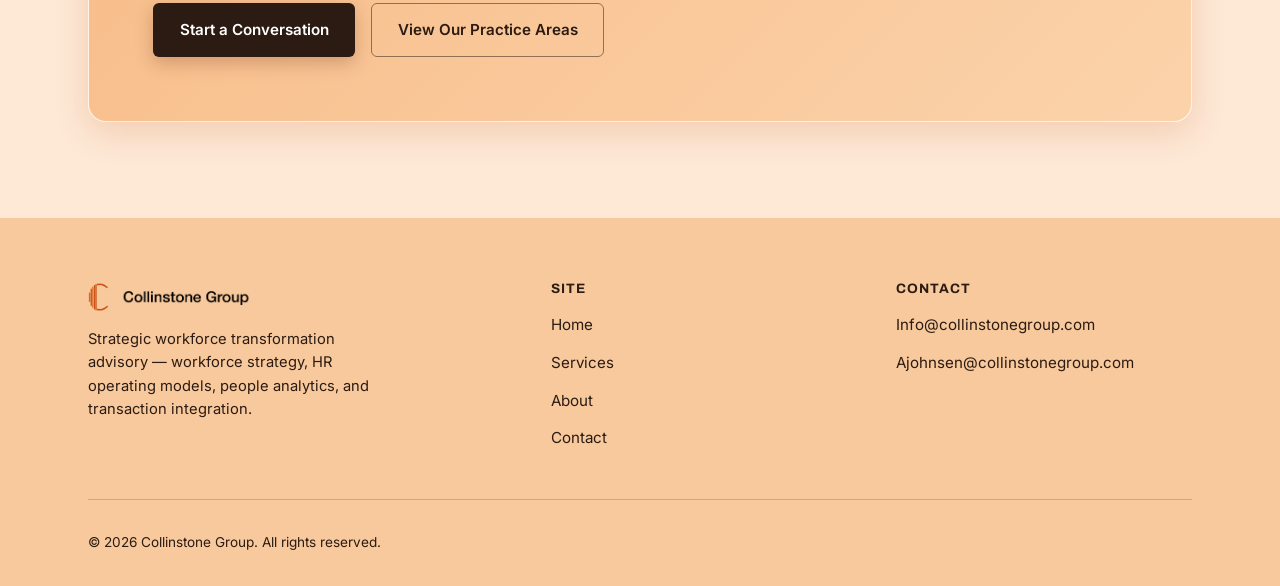
==== commit 7c35ee49: "3D glass-hall corridor background with neon-tube strips and end window Pale orange palette with whit" ====
--- a/index.html
+++ b/index.html
@@ -16,78 +16,270 @@
   <div class="bg-corridor">
     <svg class="bg-corridor-svg" viewBox="0 0 1600 900" preserveAspectRatio="xMidYMid slice" xmlns="http://www.w3.org/2000/svg">
       <defs>
-        <radialGradient id="corridorGlow" cx="50%" cy="50%" r="50%">
-          <stop offset="0%" stop-color="#ffffff" stop-opacity="1"/>
-          <stop offset="18%" stop-color="#ffffff" stop-opacity="0.85"/>
-          <stop offset="45%" stop-color="#fde8d6" stop-opacity="0.5"/>
-          <stop offset="75%" stop-color="#f5c9a3" stop-opacity="0.15"/>
-          <stop offset="100%" stop-color="#f5c9a3" stop-opacity="0"/>
-        </radialGradient>
-        <radialGradient id="corridorHalo" cx="50%" cy="50%" r="50%">
-          <stop offset="0%" stop-color="#f4a574" stop-opacity="0.4"/>
-          <stop offset="55%" stop-color="#f4a574" stop-opacity="0.14"/>
-          <stop offset="100%" stop-color="#f4a574" stop-opacity="0"/>
-        </radialGradient>
+        <filter id="lightBlurWide" x="-70%" y="-70%" width="240%" height="240%">
+          <feGaussianBlur stdDeviation="48"/>
+        </filter>
+        <linearGradient id="planeCeiling" x1="0" y1="0" x2="0" y2="1">
+          <stop offset="0%" stop-color="#f6b688"/>
+          <stop offset="100%" stop-color="#fcd6b0"/>
+        </linearGradient>
+        <linearGradient id="planeFloor" x1="0" y1="1" x2="0" y2="0">
+          <stop offset="0%" stop-color="#fcd5b0"/>
+          <stop offset="100%" stop-color="#fee9d5"/>
+        </linearGradient>
+        <linearGradient id="planeLeft" x1="0" y1="0" x2="1" y2="0">
+          <stop offset="0%" stop-color="#f8c397"/>
+          <stop offset="100%" stop-color="#fde0c1"/>
+        </linearGradient>
+        <linearGradient id="planeRight" x1="1" y1="0" x2="0" y2="0">
+          <stop offset="0%" stop-color="#fbcfa5"/>
+          <stop offset="100%" stop-color="#fee6cc"/>
+        </linearGradient>
+        <linearGradient id="winSheen" x1="0" y1="0" x2="1" y2="1">
+          <stop offset="0%" stop-color="#ffffff" stop-opacity="0.38"/>
+          <stop offset="45%" stop-color="#ffffff" stop-opacity="0"/>
+          <stop offset="70%" stop-color="#ffffff" stop-opacity="0.16"/>
+          <stop offset="100%" stop-color="#ffffff" stop-opacity="0"/>
+        </linearGradient>
         <radialGradient id="lightFalloff" gradientUnits="userSpaceOnUse" cx="1150" cy="380" r="1400">
-          <stop offset="0%" stop-color="#3d3d3d"/>
-          <stop offset="35%" stop-color="#a6a6a6"/>
-          <stop offset="100%" stop-color="#ffffff"/>
+          <stop offset="0%" stop-color="#ffffff"/>
+          <stop offset="100%" stop-color="#cfcfcf"/>
         </radialGradient>
         <mask id="corridorLightMask" maskUnits="userSpaceOnUse" x="-500" y="-500" width="2600" height="1900">
           <rect x="-500" y="-500" width="2600" height="1900" fill="url(#lightFalloff)"/>
         </mask>
         <style>
-          .corridor-spoke { stroke: #c9490b; stroke-width: 1.1px; opacity: 0.45; fill: none; }
-          .ring-blue { stroke: #c9490b; fill: none; opacity: 0.48; }
-          .ring-cream { stroke: #b3a382; fill: none; opacity: 0.7; }
-          .corridor-vp-glow { animation: corridorFlicker 6.5s ease-in-out infinite; }
-          .corridor-vp-dot { filter: drop-shadow(0 0 6px rgba(201, 73, 11, 0.55)); }
-          @keyframes corridorFlicker {
-            0%, 100% { opacity: 1; }
-            45% { opacity: 0.92; }
-            52% { opacity: 0.97; }
-            78% { opacity: 0.89; }
-          }
+          .tube-spoke { stroke: none; }
+          .tube-ring { fill: none; stroke-linejoin: round; }
+          .tube-mullion { fill: none; }
+          .tube-shadow { opacity: 0.42; }
+          .tube-shadow .tube-spoke { fill: #9a3a08; }
+          .tube-shadow .tube-ring, .tube-shadow .tube-mullion { stroke: #9a3a08; }
+          .tube-bloom2 { opacity: 0.16; }
+          .tube-bloom1 { opacity: 0.28; }
+          .tube-bloom2 .tube-spoke, .tube-bloom1 .tube-spoke { fill: #ffffff; }
+          .tube-bloom2 .tube-ring, .tube-bloom1 .tube-ring, .tube-bloom2 .tube-mullion, .tube-bloom1 .tube-mullion { stroke: #ffffff; }
+          .tube-body .tube-spoke { fill: #fff1e2; }
+          .tube-body .tube-ring, .tube-body .tube-mullion { stroke: #fff1e2; }
+          .tube-core .tube-spoke { fill: #ffffff; }
+          .tube-core .tube-ring, .tube-core .tube-mullion { stroke: #ffffff; }
         </style>
       </defs>
-      <circle class="corridor-vp-halo" cx="1150" cy="380" r="520" fill="url(#corridorHalo)"/>
-      <circle class="corridor-vp-glow" cx="1150" cy="380" r="260" fill="url(#corridorGlow)"/>
+      <polygon class="corridor-plane" data-plane="ceiling" fill="url(#planeCeiling)" points="0.0,0.0 1600.0,0.0 1267.9,280.4 848.6,280.4"/>
+      <polygon class="corridor-plane" data-plane="right" fill="url(#planeRight)" points="1600.0,0.0 1600.0,900.0 1267.9,516.3 1267.9,280.4"/>
+      <polygon class="corridor-plane" data-plane="floor" fill="url(#planeFloor)" points="1600.0,900.0 0.0,900.0 848.6,516.3 1267.9,516.3"/>
+      <polygon class="corridor-plane" data-plane="left" fill="url(#planeLeft)" points="0.0,900.0 0.0,0.0 848.6,280.4 848.6,516.3"/>
+      <rect class="corridor-vp-halo" x="770" y="0" width="760" height="760" fill="#ffffff" opacity="0.4" filter="url(#lightBlurWide)"/>
+      <svg class="corridor-window" x="848.6" y="280.4" width="419.4" height="235.9" viewBox="0 0 160 90" preserveAspectRatio="none">
+        <defs>
+          <linearGradient id="winSky" x1="0" y1="0" x2="0" y2="1">
+            <stop offset="0%" stop-color="#fffaf3"/>
+            <stop offset="60%" stop-color="#ffe9d2"/>
+            <stop offset="100%" stop-color="#ffdcbc"/>
+          </linearGradient>
+          <linearGradient id="winGround" x1="0" y1="0" x2="0" y2="1">
+            <stop offset="0%" stop-color="#ffeedd"/>
+            <stop offset="100%" stop-color="#fbd3ac"/>
+          </linearGradient>
+          <radialGradient id="winSun" cx="50%" cy="50%" r="50%">
+            <stop offset="0%" stop-color="#ffffff" stop-opacity="0.9"/>
+            <stop offset="100%" stop-color="#ffffff" stop-opacity="0"/>
+          </radialGradient>
+        </defs>
+        <rect width="160" height="90" fill="url(#winSky)"/>
+        <ellipse cx="112" cy="46" rx="46" ry="20" fill="url(#winSun)"/>
+        <polygon fill="#f8d2ae" points="0,58 14,46 24,52 38,40 52,54 64,44 80,56 96,42 110,52 124,38 140,50 152,44 160,50 160,64 0,64"/>
+        <polygon fill="#f0bd92" points="0,66 18,50 30,58 46,42 60,56 78,47 94,61 112,44 130,58 146,49 160,58 160,68 0,68"/>
+        <polygon fill="#fff4e6" points="46,42 40,50 46,48 50,51"/>
+        <polygon fill="#fff4e6" points="112,44 106,52 112,50 117,53"/>
+        <polygon fill="#fff4e6" points="18,50 13,57 18,55 23,58"/>
+        <polygon fill="#fff4e6" points="78,47 73,55 78,53 83,56"/>
+        <rect y="66" width="160" height="24" fill="url(#winGround)"/>
+        <rect y="66" width="160" height="0.8" fill="#ffffff" opacity="0.7"/>
+      </svg>
+      <rect class="corridor-window-sheen" x="848.6" y="280.4" width="419.4" height="235.9" fill="url(#winSheen)"/>
       <g mask="url(#corridorLightMask)">
-        <g>
-          <line class="corridor-spoke" x1="0" y1="0" x2="1150" y2="380"/>
-          <line class="corridor-spoke" x1="1600" y1="0" x2="1150" y2="380"/>
-          <line class="corridor-spoke" x1="1600" y1="900" x2="1150" y2="380"/>
-          <line class="corridor-spoke" x1="0" y1="900" x2="1150" y2="380"/>
-          <line class="corridor-spoke" x1="240" y1="0" x2="1150" y2="380"/>
-          <line class="corridor-spoke" x1="480" y1="0" x2="1150" y2="380"/>
-          <line class="corridor-spoke" x1="720" y1="0" x2="1150" y2="380"/>
-          <line class="corridor-spoke" x1="960" y1="0" x2="1150" y2="380"/>
-          <line class="corridor-spoke" x1="1200" y1="0" x2="1150" y2="380"/>
-          <line class="corridor-spoke" x1="1440" y1="0" x2="1150" y2="380"/>
-          <line class="corridor-spoke" x1="240" y1="900" x2="1150" y2="380"/>
-          <line class="corridor-spoke" x1="480" y1="900" x2="1150" y2="380"/>
-          <line class="corridor-spoke" x1="720" y1="900" x2="1150" y2="380"/>
-          <line class="corridor-spoke" x1="960" y1="900" x2="1150" y2="380"/>
-          <line class="corridor-spoke" x1="1200" y1="900" x2="1150" y2="380"/>
-          <line class="corridor-spoke" x1="1440" y1="900" x2="1150" y2="380"/>
+        <g class="tube-layer tube-shadow" transform="translate(2 5)">
+          <polygon class="tube-spoke" data-ax="0" data-ay="0" data-hw="3.8" points="-1.2,3.6 1.2,-3.6 848.9,279.5 848.3,281.3"/>
+          <polygon class="tube-spoke" data-ax="1600" data-ay="0" data-hw="3.8" points="1597.5,-2.9 1602.5,2.9 1268.6,281.2 1267.3,279.6"/>
+          <polygon class="tube-spoke" data-ax="1600" data-ay="900" data-hw="3.8" points="1602.9,897.5 1597.1,902.5 1267.2,516.9 1268.7,515.6"/>
+          <polygon class="tube-spoke" data-ax="0" data-ay="900" data-hw="3.8" points="1.6,903.5 -1.6,896.5 848.2,515.4 849.0,517.2"/>
+          <polygon class="tube-spoke" data-ax="266.7" data-ay="0" data-hw="3.8" points="265.2,3.5 268.2,-3.5 918.9,279.5 918.1,281.3"/>
+          <polygon class="tube-spoke" data-ax="533.3" data-ay="0" data-hw="3.8" points="531.3,3.2 535.3,-3.2 988.9,279.6 987.8,281.2"/>
+          <polygon class="tube-spoke" data-ax="800.0" data-ay="0" data-hw="3.8" points="797.2,2.6 802.8,-2.6 1059.0,279.7 1057.5,281.1"/>
+          <polygon class="tube-spoke" data-ax="1066.7" data-ay="0" data-hw="3.8" points="1063.0,0.8 1070.4,-0.8 1129.1,280.2 1127.2,280.6"/>
+          <polygon class="tube-spoke" data-ax="1333.3" data-ay="0" data-hw="3.8" points="1329.9,-1.7 1336.7,1.7 1198.9,280.8 1197.1,280.0"/>
+          <polygon class="tube-spoke" data-ax="266.7" data-ay="900" data-hw="3.8" points="268.6,903.3 264.8,896.7 918.0,515.4 919.0,517.2"/>
+          <polygon class="tube-spoke" data-ax="533.3" data-ay="900" data-hw="3.8" points="535.7,902.9 530.9,897.1 987.7,515.5 989.0,517.1"/>
+          <polygon class="tube-spoke" data-ax="800.0" data-ay="900" data-hw="3.8" points="803.2,902.1 796.8,897.9 1057.4,515.7 1059.1,516.8"/>
+          <polygon class="tube-spoke" data-ax="1066.7" data-ay="900" data-hw="3.8" points="1070.5,900.6 1062.9,899.4 1127.2,516.1 1129.2,516.4"/>
+          <polygon class="tube-spoke" data-ax="1333.3" data-ay="900" data-hw="3.8" points="1336.9,898.7 1329.7,901.3 1197.1,516.6 1199.0,516.0"/>
+          <polygon class="tube-spoke" data-ax="0" data-ay="225" data-hw="3.8" points="-0.5,228.8 0.5,221.2 848.7,338.4 848.5,340.4"/>
+          <polygon class="tube-spoke" data-ax="0" data-ay="450" data-hw="3.8" points="0.2,453.8 -0.2,446.2 848.5,397.4 848.6,399.3"/>
+          <polygon class="tube-spoke" data-ax="0" data-ay="675" data-hw="3.8" points="0.9,678.7 -0.9,671.3 848.3,456.4 848.8,458.3"/>
+          <polygon class="tube-spoke" data-ax="1600" data-ay="225" data-hw="3.8" points="1598.8,221.4 1601.2,228.6 1268.3,340.3 1267.6,338.4"/>
+          <polygon class="tube-spoke" data-ax="1600" data-ay="450" data-hw="3.8" points="1600.6,446.2 1599.4,453.8 1267.8,399.3 1268.1,397.4"/>
+          <polygon class="tube-spoke" data-ax="1600" data-ay="675" data-hw="3.8" points="1602.1,671.8 1597.9,678.2 1267.4,458.2 1268.5,456.5"/>
+          <polygon class="tube-ring" data-t="0.2" points="230,76 1510,76 1510,796 230,796" style="stroke-width:6.99px;"/>
+          <polygon class="tube-ring" data-t="0.36" points="414,137 1438,137 1438,713 414,713" style="stroke-width:6.19px;"/>
+          <polygon class="tube-ring" data-t="0.488" points="561,185 1380,185 1380,646 561,646" style="stroke-width:5.59px;"/>
+          <polygon class="tube-ring" data-t="0.5904" points="679,224 1334,224 1334,593 679,593" style="stroke-width:5.05px;"/>
+          <polygon class="tube-ring" data-t="0.6723" points="773,255 1297,255 1297,550 773,550" style="stroke-width:4.67px;"/>
+          <polygon class="tube-ring" data-t="0.7379" points="849,280 1268,280 1268,516 849,516" style="stroke-width:4.33px;"/>
+          <line class="tube-mullion" data-mx="266.7" x1="918.5" y1="280.4" x2="918.5" y2="516.3" style="stroke-width:3.2px;"/>
+          <line class="tube-mullion" data-mx="533.3" x1="988.4" y1="280.4" x2="988.4" y2="516.3" style="stroke-width:3.2px;"/>
+          <line class="tube-mullion" data-mx="800.0" x1="1058.3" y1="280.4" x2="1058.3" y2="516.3" style="stroke-width:3.2px;"/>
+          <line class="tube-mullion" data-mx="1066.7" x1="1128.2" y1="280.4" x2="1128.2" y2="516.3" style="stroke-width:3.2px;"/>
+          <line class="tube-mullion" data-mx="1333.3" x1="1198.0" y1="280.4" x2="1198.0" y2="516.3" style="stroke-width:3.2px;"/>
+          <line class="tube-mullion" data-my="225" x1="848.6" y1="339.4" x2="1267.9" y2="339.4" style="stroke-width:3.2px;"/>
+          <line class="tube-mullion" data-my="450" x1="848.6" y1="398.3" x2="1267.9" y2="398.3" style="stroke-width:3.2px;"/>
+          <line class="tube-mullion" data-my="675" x1="848.6" y1="457.3" x2="1267.9" y2="457.3" style="stroke-width:3.2px;"/>
         </g>
-        <g>
-          <polygon class="ring-cream" data-t="0.2" points="230,76 1510,76 1510,796 230,796" style="stroke-width:1.84px;"/>
-          <polygon class="ring-blue" data-t="0.36" points="414,137 1438,137 1438,713 414,713" style="stroke-width:1.63px;"/>
-          <polygon class="ring-blue" data-t="0.488" points="561,185 1380,185 1380,646 561,646" style="stroke-width:1.47px;"/>
-          <polygon class="ring-blue" data-t="0.5904" points="679,224 1334,224 1334,593 679,593" style="stroke-width:1.33px;"/>
-          <polygon class="ring-blue" data-t="0.6723" points="773,255 1297,255 1297,550 773,550" style="stroke-width:1.23px;"/>
-          <polygon class="ring-blue" data-t="0.7379" points="849,280 1268,280 1268,516 849,516" style="stroke-width:1.14px;"/>
-          <polygon class="ring-blue" data-t="0.7903" points="909,300 1244,300 1244,489 909,489" style="stroke-width:1.07px;"/>
-          <polygon class="ring-blue" data-t="0.8322" points="957,316 1225,316 1225,467 957,467" style="stroke-width:1.02px;"/>
-          <polygon class="ring-blue" data-t="0.8658" points="996,329 1210,329 1210,450 996,450" style="stroke-width:0.97px;"/>
-          <polygon class="ring-blue" data-t="0.8926" points="1027,339 1198,339 1198,436 1027,436" style="stroke-width:0.94px;"/>
-          <polygon class="ring-blue" data-t="0.9141" points="1051,347 1189,347 1189,425 1051,425" style="stroke-width:0.91px;"/>
-          <polygon class="ring-blue" data-t="0.9313" points="1071,354 1181,354 1181,416 1071,416" style="stroke-width:0.89px;"/>
-          <polygon class="ring-blue" data-t="0.945" points="1087,359 1175,359 1175,409 1087,409" style="stroke-width:0.87px;"/>
+        <g class="tube-layer tube-bloom2">
+          <polygon class="tube-spoke" data-ax="0" data-ay="0" data-hw="10.0" points="-3.1,9.5 3.1,-9.5 849.4,277.9 847.8,282.9"/>
+          <polygon class="tube-spoke" data-ax="1600" data-ay="0" data-hw="10.0" points="1593.5,-7.6 1606.5,7.6 1269.6,282.4 1266.3,278.4"/>
+          <polygon class="tube-spoke" data-ax="1600" data-ay="900" data-hw="10.0" points="1607.6,893.5 1592.4,906.5 1266.0,518.0 1269.9,514.6"/>
+          <polygon class="tube-spoke" data-ax="0" data-ay="900" data-hw="10.0" points="4.1,909.1 -4.1,890.9 847.5,513.9 849.7,518.7"/>
+          <polygon class="tube-spoke" data-ax="266.7" data-ay="0" data-hw="10.0" points="262.7,9.2 270.7,-9.2 919.5,278.0 917.5,282.8"/>
+          <polygon class="tube-spoke" data-ax="533.3" data-ay="0" data-hw="10.0" points="528.1,8.5 538.5,-8.5 989.7,278.2 987.0,282.6"/>
+          <polygon class="tube-spoke" data-ax="800.0" data-ay="0" data-hw="10.0" points="792.6,6.8 807.4,-6.8 1060.2,278.6 1056.3,282.2"/>
+          <polygon class="tube-spoke" data-ax="1066.7" data-ay="0" data-hw="10.0" points="1056.9,2.1 1076.5,-2.1 1130.7,279.8 1125.6,281.0"/>
+          <polygon class="tube-spoke" data-ax="1333.3" data-ay="0" data-hw="10.0" points="1324.3,-4.3 1342.3,4.3 1200.4,281.5 1195.7,279.3"/>
+          <polygon class="tube-spoke" data-ax="266.7" data-ay="900" data-hw="10.0" points="271.8,908.6 261.6,891.4 917.2,514.0 919.8,518.6"/>
+          <polygon class="tube-spoke" data-ax="533.3" data-ay="900" data-hw="10.0" points="539.7,907.6 526.9,892.4 986.7,514.3 990.1,518.3"/>
+          <polygon class="tube-spoke" data-ax="800.0" data-ay="900" data-hw="10.0" points="808.3,905.6 791.7,894.4 1056.1,514.8 1060.4,517.8"/>
+          <polygon class="tube-spoke" data-ax="1066.7" data-ay="900" data-hw="10.0" points="1076.6,901.6 1056.8,898.4 1125.6,515.9 1130.8,516.7"/>
+          <polygon class="tube-spoke" data-ax="1333.3" data-ay="900" data-hw="10.0" points="1342.7,896.7 1323.9,903.3 1195.6,517.2 1200.5,515.4"/>
+          <polygon class="tube-spoke" data-ax="0" data-ay="225" data-hw="10.0" points="-1.3,234.9 1.3,215.1 848.9,336.8 848.2,342.0"/>
+          <polygon class="tube-spoke" data-ax="0" data-ay="450" data-hw="10.0" points="0.6,460.0 -0.6,440.0 848.4,395.7 848.7,401.0"/>
+          <polygon class="tube-spoke" data-ax="0" data-ay="675" data-hw="10.0" points="2.5,684.7 -2.5,665.3 847.9,454.8 849.2,459.9"/>
+          <polygon class="tube-spoke" data-ax="1600" data-ay="225" data-hw="10.0" points="1596.7,215.5 1603.3,234.5 1268.8,341.9 1267.1,336.9"/>
+          <polygon class="tube-spoke" data-ax="1600" data-ay="450" data-hw="10.0" points="1601.5,440.1 1598.5,459.9 1267.5,400.9 1268.3,395.8"/>
+          <polygon class="tube-spoke" data-ax="1600" data-ay="675" data-hw="10.0" points="1605.5,666.6 1594.5,683.4 1266.5,459.5 1269.4,455.1"/>
+          <polygon class="tube-ring" data-t="0.2" points="230,76 1510,76 1510,796 230,796" style="stroke-width:18.4px;"/>
+          <polygon class="tube-ring" data-t="0.36" points="414,137 1438,137 1438,713 414,713" style="stroke-width:16.3px;"/>
+          <polygon class="tube-ring" data-t="0.488" points="561,185 1380,185 1380,646 561,646" style="stroke-width:14.7px;"/>
+          <polygon class="tube-ring" data-t="0.5904" points="679,224 1334,224 1334,593 679,593" style="stroke-width:13.3px;"/>
+          <polygon class="tube-ring" data-t="0.6723" points="773,255 1297,255 1297,550 773,550" style="stroke-width:12.3px;"/>
+          <polygon class="tube-ring" data-t="0.7379" points="849,280 1268,280 1268,516 849,516" style="stroke-width:11.4px;"/>
+          <line class="tube-mullion" data-mx="266.7" x1="918.5" y1="280.4" x2="918.5" y2="516.3" style="stroke-width:8.5px;"/>
+          <line class="tube-mullion" data-mx="533.3" x1="988.4" y1="280.4" x2="988.4" y2="516.3" style="stroke-width:8.5px;"/>
+          <line class="tube-mullion" data-mx="800.0" x1="1058.3" y1="280.4" x2="1058.3" y2="516.3" style="stroke-width:8.5px;"/>
+          <line class="tube-mullion" data-mx="1066.7" x1="1128.2" y1="280.4" x2="1128.2" y2="516.3" style="stroke-width:8.5px;"/>
+          <line class="tube-mullion" data-mx="1333.3" x1="1198.0" y1="280.4" x2="1198.0" y2="516.3" style="stroke-width:8.5px;"/>
+          <line class="tube-mullion" data-my="225" x1="848.6" y1="339.4" x2="1267.9" y2="339.4" style="stroke-width:8.5px;"/>
+          <line class="tube-mullion" data-my="450" x1="848.6" y1="398.3" x2="1267.9" y2="398.3" style="stroke-width:8.5px;"/>
+          <line class="tube-mullion" data-my="675" x1="848.6" y1="457.3" x2="1267.9" y2="457.3" style="stroke-width:8.5px;"/>
+        </g>
+        <g class="tube-layer tube-bloom1">
+          <polygon class="tube-spoke" data-ax="0" data-ay="0" data-hw="5.8" points="-1.8,5.5 1.8,-5.5 849.1,279.0 848.1,281.8"/>
+          <polygon class="tube-spoke" data-ax="1600" data-ay="0" data-hw="5.8" points="1596.3,-4.4 1603.7,4.4 1268.9,281.6 1267.0,279.2"/>
+          <polygon class="tube-spoke" data-ax="1600" data-ay="900" data-hw="5.8" points="1604.4,896.2 1595.6,903.8 1266.8,517.3 1269.1,515.3"/>
+          <polygon class="tube-spoke" data-ax="0" data-ay="900" data-hw="5.8" points="2.4,905.3 -2.4,894.7 848.0,514.9 849.2,517.7"/>
+          <polygon class="tube-spoke" data-ax="266.7" data-ay="0" data-hw="5.8" points="264.4,5.3 269.0,-5.3 919.1,279.0 917.9,281.8"/>
+          <polygon class="tube-spoke" data-ax="533.3" data-ay="0" data-hw="5.8" points="530.3,4.9 536.3,-4.9 989.2,279.1 987.6,281.7"/>
+          <polygon class="tube-spoke" data-ax="800.0" data-ay="0" data-hw="5.8" points="795.7,3.9 804.3,-3.9 1059.4,279.4 1057.1,281.4"/>
+          <polygon class="tube-spoke" data-ax="1066.7" data-ay="0" data-hw="5.8" points="1061.0,1.2 1072.4,-1.2 1129.7,280.1 1126.7,280.7"/>
+          <polygon class="tube-spoke" data-ax="1333.3" data-ay="0" data-hw="5.8" points="1328.1,-2.5 1338.5,2.5 1199.4,281.1 1196.7,279.7"/>
+          <polygon class="tube-spoke" data-ax="266.7" data-ay="900" data-hw="5.8" points="269.6,905.0 263.8,895.0 917.7,515.0 919.3,517.6"/>
+          <polygon class="tube-spoke" data-ax="533.3" data-ay="900" data-hw="5.8" points="537.0,904.4 529.6,895.6 987.4,515.1 989.3,517.5"/>
+          <polygon class="tube-spoke" data-ax="800.0" data-ay="900" data-hw="5.8" points="804.8,903.2 795.2,896.8 1057.0,515.4 1059.5,517.1"/>
+          <polygon class="tube-spoke" data-ax="1066.7" data-ay="900" data-hw="5.8" points="1072.4,900.9 1061.0,899.1 1126.7,516.1 1129.7,516.5"/>
+          <polygon class="tube-spoke" data-ax="1333.3" data-ay="900" data-hw="5.8" points="1338.8,898.1 1327.8,901.9 1196.6,516.8 1199.5,515.8"/>
+          <polygon class="tube-spoke" data-ax="0" data-ay="225" data-hw="5.8" points="-0.8,230.7 0.8,219.3 848.8,337.9 848.4,340.9"/>
+          <polygon class="tube-spoke" data-ax="0" data-ay="450" data-hw="5.8" points="0.4,455.8 -0.4,444.2 848.5,396.8 848.7,399.9"/>
+          <polygon class="tube-spoke" data-ax="0" data-ay="675" data-hw="5.8" points="1.4,680.6 -1.4,669.4 848.2,455.8 849.0,458.8"/>
+          <polygon class="tube-spoke" data-ax="1600" data-ay="225" data-hw="5.8" points="1598.1,219.5 1601.9,230.5 1268.4,340.8 1267.4,337.9"/>
+          <polygon class="tube-spoke" data-ax="1600" data-ay="450" data-hw="5.8" points="1600.9,444.3 1599.1,455.7 1267.7,399.8 1268.2,396.8"/>
+          <polygon class="tube-spoke" data-ax="1600" data-ay="675" data-hw="5.8" points="1603.2,670.1 1596.8,679.9 1267.1,458.6 1268.8,456.0"/>
+          <polygon class="tube-ring" data-t="0.2" points="230,76 1510,76 1510,796 230,796" style="stroke-width:10.67px;"/>
+          <polygon class="tube-ring" data-t="0.36" points="414,137 1438,137 1438,713 414,713" style="stroke-width:9.45px;"/>
+          <polygon class="tube-ring" data-t="0.488" points="561,185 1380,185 1380,646 561,646" style="stroke-width:8.53px;"/>
+          <polygon class="tube-ring" data-t="0.5904" points="679,224 1334,224 1334,593 679,593" style="stroke-width:7.71px;"/>
+          <polygon class="tube-ring" data-t="0.6723" points="773,255 1297,255 1297,550 773,550" style="stroke-width:7.13px;"/>
+          <polygon class="tube-ring" data-t="0.7379" points="849,280 1268,280 1268,516 849,516" style="stroke-width:6.61px;"/>
+          <line class="tube-mullion" data-mx="266.7" x1="918.5" y1="280.4" x2="918.5" y2="516.3" style="stroke-width:4.8px;"/>
+          <line class="tube-mullion" data-mx="533.3" x1="988.4" y1="280.4" x2="988.4" y2="516.3" style="stroke-width:4.8px;"/>
+          <line class="tube-mullion" data-mx="800.0" x1="1058.3" y1="280.4" x2="1058.3" y2="516.3" style="stroke-width:4.8px;"/>
+          <line class="tube-mullion" data-mx="1066.7" x1="1128.2" y1="280.4" x2="1128.2" y2="516.3" style="stroke-width:4.8px;"/>
+          <line class="tube-mullion" data-mx="1333.3" x1="1198.0" y1="280.4" x2="1198.0" y2="516.3" style="stroke-width:4.8px;"/>
+          <line class="tube-mullion" data-my="225" x1="848.6" y1="339.4" x2="1267.9" y2="339.4" style="stroke-width:4.8px;"/>
+          <line class="tube-mullion" data-my="450" x1="848.6" y1="398.3" x2="1267.9" y2="398.3" style="stroke-width:4.8px;"/>
+          <line class="tube-mullion" data-my="675" x1="848.6" y1="457.3" x2="1267.9" y2="457.3" style="stroke-width:4.8px;"/>
+        </g>
+        <g class="tube-layer tube-body">
+          <polygon class="tube-spoke" data-ax="0" data-ay="0" data-hw="3.1" points="-1.0,2.9 1.0,-2.9 848.8,279.6 848.3,281.2"/>
+          <polygon class="tube-spoke" data-ax="1600" data-ay="0" data-hw="3.1" points="1598.0,-2.4 1602.0,2.4 1268.5,281.0 1267.4,279.8"/>
+          <polygon class="tube-spoke" data-ax="1600" data-ay="900" data-hw="3.1" points="1602.3,898.0 1597.7,902.0 1267.3,516.8 1268.6,515.8"/>
+          <polygon class="tube-spoke" data-ax="0" data-ay="900" data-hw="3.1" points="1.3,902.8 -1.3,897.2 848.3,515.6 848.9,517.0"/>
+          <polygon class="tube-spoke" data-ax="266.7" data-ay="0" data-hw="3.1" points="265.5,2.8 267.9,-2.8 918.8,279.7 918.2,281.1"/>
+          <polygon class="tube-spoke" data-ax="533.3" data-ay="0" data-hw="3.1" points="531.7,2.6 534.9,-2.6 988.8,279.7 987.9,281.1"/>
+          <polygon class="tube-spoke" data-ax="800.0" data-ay="0" data-hw="3.1" points="797.7,2.1 802.3,-2.1 1058.9,279.9 1057.7,281.0"/>
+          <polygon class="tube-spoke" data-ax="1066.7" data-ay="0" data-hw="3.1" points="1063.7,0.7 1069.7,-0.7 1129.0,280.2 1127.4,280.6"/>
+          <polygon class="tube-spoke" data-ax="1333.3" data-ay="0" data-hw="3.1" points="1330.5,-1.3 1336.1,1.3 1198.8,280.8 1197.3,280.0"/>
+          <polygon class="tube-spoke" data-ax="266.7" data-ay="900" data-hw="3.1" points="268.3,902.7 265.1,897.3 918.1,515.6 918.9,517.0"/>
+          <polygon class="tube-spoke" data-ax="533.3" data-ay="900" data-hw="3.1" points="535.3,902.4 531.3,897.6 987.8,515.7 988.9,516.9"/>
+          <polygon class="tube-spoke" data-ax="800.0" data-ay="900" data-hw="3.1" points="802.6,901.7 797.4,898.3 1057.6,515.8 1058.9,516.7"/>
+          <polygon class="tube-spoke" data-ax="1066.7" data-ay="900" data-hw="3.1" points="1069.8,900.5 1063.6,899.5 1127.4,516.2 1129.0,516.4"/>
+          <polygon class="tube-spoke" data-ax="1333.3" data-ay="900" data-hw="3.1" points="1336.2,899.0 1330.4,901.0 1197.3,516.6 1198.8,516.0"/>
+          <polygon class="tube-spoke" data-ax="0" data-ay="225" data-hw="3.1" points="-0.4,228.1 0.4,221.9 848.7,338.6 848.5,340.2"/>
+          <polygon class="tube-spoke" data-ax="0" data-ay="450" data-hw="3.1" points="0.2,453.1 -0.2,446.9 848.5,397.5 848.6,399.2"/>
+          <polygon class="tube-spoke" data-ax="0" data-ay="675" data-hw="3.1" points="0.8,678.0 -0.8,672.0 848.4,456.5 848.8,458.1"/>
+          <polygon class="tube-spoke" data-ax="1600" data-ay="225" data-hw="3.1" points="1599.0,222.1 1601.0,227.9 1268.2,340.1 1267.7,338.6"/>
+          <polygon class="tube-spoke" data-ax="1600" data-ay="450" data-hw="3.1" points="1600.5,446.9 1599.5,453.1 1267.8,399.1 1268.1,397.5"/>
+          <polygon class="tube-spoke" data-ax="1600" data-ay="675" data-hw="3.1" points="1601.7,672.4 1598.3,677.6 1267.5,458.0 1268.4,456.6"/>
+          <polygon class="tube-ring" data-t="0.2" points="230,76 1510,76 1510,796 230,796" style="stroke-width:6.07px;"/>
+          <polygon class="tube-ring" data-t="0.36" points="414,137 1438,137 1438,713 414,713" style="stroke-width:5.38px;"/>
+          <polygon class="tube-ring" data-t="0.488" points="561,185 1380,185 1380,646 561,646" style="stroke-width:4.85px;"/>
+          <polygon class="tube-ring" data-t="0.5904" points="679,224 1334,224 1334,593 679,593" style="stroke-width:4.39px;"/>
+          <polygon class="tube-ring" data-t="0.6723" points="773,255 1297,255 1297,550 773,550" style="stroke-width:4.06px;"/>
+          <polygon class="tube-ring" data-t="0.7379" points="849,280 1268,280 1268,516 849,516" style="stroke-width:3.76px;"/>
+          <line class="tube-mullion" data-mx="266.7" x1="918.5" y1="280.4" x2="918.5" y2="516.3" style="stroke-width:2.7px;"/>
+          <line class="tube-mullion" data-mx="533.3" x1="988.4" y1="280.4" x2="988.4" y2="516.3" style="stroke-width:2.7px;"/>
+          <line class="tube-mullion" data-mx="800.0" x1="1058.3" y1="280.4" x2="1058.3" y2="516.3" style="stroke-width:2.7px;"/>
+          <line class="tube-mullion" data-mx="1066.7" x1="1128.2" y1="280.4" x2="1128.2" y2="516.3" style="stroke-width:2.7px;"/>
+          <line class="tube-mullion" data-mx="1333.3" x1="1198.0" y1="280.4" x2="1198.0" y2="516.3" style="stroke-width:2.7px;"/>
+          <line class="tube-mullion" data-my="225" x1="848.6" y1="339.4" x2="1267.9" y2="339.4" style="stroke-width:2.7px;"/>
+          <line class="tube-mullion" data-my="450" x1="848.6" y1="398.3" x2="1267.9" y2="398.3" style="stroke-width:2.7px;"/>
+          <line class="tube-mullion" data-my="675" x1="848.6" y1="457.3" x2="1267.9" y2="457.3" style="stroke-width:2.7px;"/>
+        </g>
+        <g class="tube-layer tube-core">
+          <polygon class="tube-spoke" data-ax="0" data-ay="0" data-hw="1.05" points="-0.3,1.0 0.3,-1.0 848.7,280.1 848.5,280.7"/>
+          <polygon class="tube-spoke" data-ax="1600" data-ay="0" data-hw="1.05" points="1599.3,-0.8 1600.7,0.8 1268.1,280.6 1267.8,280.2"/>
+          <polygon class="tube-spoke" data-ax="1600" data-ay="900" data-hw="1.05" points="1600.8,899.3 1599.2,900.7 1267.7,516.5 1268.2,516.1"/>
+          <polygon class="tube-spoke" data-ax="0" data-ay="900" data-hw="1.05" points="0.4,901.0 -0.4,899.0 848.5,516.0 848.7,516.5"/>
+          <polygon class="tube-spoke" data-ax="266.7" data-ay="0" data-hw="1.05" points="266.3,1.0 267.1,-1.0 918.6,280.1 918.4,280.7"/>
+          <polygon class="tube-spoke" data-ax="533.3" data-ay="0" data-hw="1.05" points="532.7,0.9 533.9,-0.9 988.5,280.2 988.2,280.6"/>
+          <polygon class="tube-spoke" data-ax="800.0" data-ay="0" data-hw="1.05" points="799.2,0.7 800.8,-0.7 1058.5,280.2 1058.1,280.6"/>
+          <polygon class="tube-spoke" data-ax="1066.7" data-ay="0" data-hw="1.05" points="1065.7,0.2 1067.7,-0.2 1128.4,280.3 1127.9,280.5"/>
+          <polygon class="tube-spoke" data-ax="1333.3" data-ay="0" data-hw="1.05" points="1332.4,-0.5 1334.2,0.5 1198.3,280.5 1197.8,280.3"/>
+          <polygon class="tube-spoke" data-ax="266.7" data-ay="900" data-hw="1.05" points="267.2,900.9 266.2,899.1 918.3,516.1 918.6,516.5"/>
+          <polygon class="tube-spoke" data-ax="533.3" data-ay="900" data-hw="1.05" points="534.0,900.8 532.6,899.2 988.2,516.1 988.5,516.5"/>
+          <polygon class="tube-spoke" data-ax="800.0" data-ay="900" data-hw="1.05" points="800.9,900.6 799.1,899.4 1058.0,516.1 1058.5,516.4"/>
+          <polygon class="tube-spoke" data-ax="1066.7" data-ay="900" data-hw="1.05" points="1067.7,900.2 1065.7,899.8 1127.9,516.2 1128.4,516.3"/>
+          <polygon class="tube-spoke" data-ax="1333.3" data-ay="900" data-hw="1.05" points="1334.3,899.7 1332.3,900.3 1197.8,516.4 1198.3,516.2"/>
+          <polygon class="tube-spoke" data-ax="0" data-ay="225" data-hw="1.05" points="-0.1,226.0 0.1,224.0 848.6,339.1 848.5,339.6"/>
+          <polygon class="tube-spoke" data-ax="0" data-ay="450" data-hw="1.05" points="0.1,451.0 -0.1,449.0 848.6,398.1 848.6,398.6"/>
+          <polygon class="tube-spoke" data-ax="0" data-ay="675" data-hw="1.05" points="0.3,676.0 -0.3,674.0 848.5,457.1 848.7,457.6"/>
+          <polygon class="tube-spoke" data-ax="1600" data-ay="225" data-hw="1.05" points="1599.7,224.0 1600.3,226.0 1268.0,339.6 1267.9,339.1"/>
+          <polygon class="tube-spoke" data-ax="1600" data-ay="450" data-hw="1.05" points="1600.2,449.0 1599.8,451.0 1267.9,398.6 1268.0,398.1"/>
+          <polygon class="tube-spoke" data-ax="1600" data-ay="675" data-hw="1.05" points="1600.6,674.1 1599.4,675.9 1267.8,457.5 1268.1,457.1"/>
+          <polygon class="tube-ring" data-t="0.2" points="230,76 1510,76 1510,796 230,796" style="stroke-width:1.84px;"/>
+          <polygon class="tube-ring" data-t="0.36" points="414,137 1438,137 1438,713 414,713" style="stroke-width:1.63px;"/>
+          <polygon class="tube-ring" data-t="0.488" points="561,185 1380,185 1380,646 561,646" style="stroke-width:1.47px;"/>
+          <polygon class="tube-ring" data-t="0.5904" points="679,224 1334,224 1334,593 679,593" style="stroke-width:1.33px;"/>
+          <polygon class="tube-ring" data-t="0.6723" points="773,255 1297,255 1297,550 773,550" style="stroke-width:1.23px;"/>
+          <polygon class="tube-ring" data-t="0.7379" points="849,280 1268,280 1268,516 849,516" style="stroke-width:1.14px;"/>
+          <line class="tube-mullion" data-mx="266.7" x1="918.5" y1="280.4" x2="918.5" y2="516.3" style="stroke-width:0.9px;"/>
+          <line class="tube-mullion" data-mx="533.3" x1="988.4" y1="280.4" x2="988.4" y2="516.3" style="stroke-width:0.9px;"/>
+          <line class="tube-mullion" data-mx="800.0" x1="1058.3" y1="280.4" x2="1058.3" y2="516.3" style="stroke-width:0.9px;"/>
+          <line class="tube-mullion" data-mx="1066.7" x1="1128.2" y1="280.4" x2="1128.2" y2="516.3" style="stroke-width:0.9px;"/>
+          <line class="tube-mullion" data-mx="1333.3" x1="1198.0" y1="280.4" x2="1198.0" y2="516.3" style="stroke-width:0.9px;"/>
+          <line class="tube-mullion" data-my="225" x1="848.6" y1="339.4" x2="1267.9" y2="339.4" style="stroke-width:0.9px;"/>
+          <line class="tube-mullion" data-my="450" x1="848.6" y1="398.3" x2="1267.9" y2="398.3" style="stroke-width:0.9px;"/>
+          <line class="tube-mullion" data-my="675" x1="848.6" y1="457.3" x2="1267.9" y2="457.3" style="stroke-width:0.9px;"/>
         </g>
       </g>
-      <circle class="corridor-vp-dot" cx="1150" cy="380" r="5" fill="#ffffff"/>
     </svg>
   </div>
   <div class="bg-blob-track" data-depth="0.07"><div class="bg-blob bg-blob--1"></div></div>
--- a/assets/css/styles.css
+++ b/assets/css/styles.css
@@ -7,7 +7,7 @@
 :root {
   /* Brand colors (orange accent + cream, warm light tints for surfaces) */
   --color-accent: #c9490b;
-  --color-accent-text: #b8420a;
+  --color-accent-text: #8a3207;
   --color-accent-deep: #9f3608;
   --color-accent-light: #f4a574;
   --color-accent-tint: #fbe5d3;
@@ -17,10 +17,10 @@
 
   --color-border: rgba(201, 73, 11, 0.22);
   --color-border-soft: rgba(201, 73, 11, 0.14);
-  --color-muted: #6b5648;
-
-  --color-bg: #fbf6f1;
-  --color-bg-soft: #f6ebe0;
+  --color-muted: #5f4a3b;
+
+  --color-bg: #fde9d6;
+  --color-bg-soft: #fbdcbf;
 
   /* Typography */
   --font-display: 'Archivo', 'Helvetica Neue', Arial, sans-serif;
@@ -93,7 +93,7 @@
   z-index: -2;
   overflow: hidden;
   pointer-events: none;
-  background: radial-gradient(ellipse 75% 70% at 72% 42%, #ffffff 0%, #fdf3ea 40%, #f7dcc4 100%);
+  background: radial-gradient(ellipse 75% 70% at 72% 42%, #fee9d2 0%, #fedcbb 38%, #fcd0a9 100%);
 }
 
 .bg-blob-track {
@@ -307,7 +307,7 @@
   position: sticky;
   top: 0;
   z-index: 100;
-  background: rgba(255, 255, 255, 0.74);
+  background: rgba(255, 244, 232, 0.78);
   backdrop-filter: blur(18px) saturate(160%);
   -webkit-backdrop-filter: blur(18px) saturate(160%);
   border-bottom: 1px solid var(--color-border-soft);
@@ -443,7 +443,7 @@
 
 .hero {
   position: relative;
-  background: linear-gradient(180deg, rgba(255, 255, 255, 0.5) 0%, rgba(255, 255, 255, 0.18) 100%);
+  background: linear-gradient(180deg, rgba(255, 255, 255, 0.28) 0%, rgba(255, 255, 255, 0.08) 100%);
   color: var(--color-ink);
   overflow: hidden;
   padding-block: var(--space-9) var(--space-8);
@@ -749,8 +749,8 @@
   position: relative;
   aspect-ratio: 4 / 5;
   border-radius: var(--radius-lg);
-  background: linear-gradient(160deg, #f4a574 0%, var(--color-accent) 100%);
-  border: 1px solid rgba(255, 255, 255, 0.5);
+  background: linear-gradient(160deg, #ffe9d2 0%, #f5a96c 100%);
+  border: 1px solid rgba(255, 255, 255, 0.7);
   display: flex;
   align-items: center;
   justify-content: center;
@@ -762,7 +762,7 @@
   content: "";
   position: absolute;
   inset: 0;
-  background-image: repeating-linear-gradient(90deg, rgba(255, 255, 255, 0.18) 0 2px, transparent 2px 34px);
+  background-image: repeating-linear-gradient(90deg, rgba(255, 255, 255, 0.6) 0 2px, transparent 2px 34px);
 }
 
 .bio-portrait::after {
@@ -778,12 +778,12 @@
   font-family: var(--font-display);
   font-weight: 700;
   font-size: clamp(4.5rem, 12vw, 7rem);
-  color: var(--color-white);
+  color: var(--color-ink);
   letter-spacing: -0.02em;
-  text-shadow: 0 4px 30px rgba(90, 30, 5, 0.3);
-}
-
-.bio-monogram span { color: #efe8da; }
+  text-shadow: 0 4px 30px rgba(255, 255, 255, 0.6);
+}
+
+.bio-monogram span { color: var(--color-accent); }
 
 .bio-portrait-caption {
   position: absolute;
@@ -791,7 +791,7 @@
   right: var(--space-6);
   bottom: var(--space-6);
   z-index: 1;
-  color: var(--color-white);
+  color: var(--color-ink);
 }
 
 .bio-portrait-caption .name {
@@ -802,7 +802,7 @@
 
 .bio-portrait-caption .role {
   font-size: 0.88rem;
-  color: #ffffff;
+  color: var(--color-muted);
   margin-top: 2px;
 }
 
@@ -866,9 +866,9 @@
 
 .cta-band {
   position: relative;
-  background: linear-gradient(135deg, var(--color-accent) 0%, #cc4d0d 100%);
-  border: 1px solid rgba(255, 255, 255, 0.35);
-  color: var(--color-white);
+  background: linear-gradient(135deg, #f8bc88 0%, #fbd3ab 100%);
+  border: 1px solid rgba(255, 255, 255, 0.75);
+  color: var(--color-ink);
   border-radius: var(--radius-lg);
   padding: var(--space-8);
   display: flex;
@@ -881,7 +881,7 @@
 }
 
 .cta-band h2 {
-  color: var(--color-white);
+  color: var(--color-ink);
   font-size: clamp(1.6rem, 3vw, 2.2rem);
   max-width: 26ch;
 }
@@ -893,23 +893,23 @@
 }
 
 .cta-band .btn-primary {
-  background: var(--color-white);
-  color: var(--color-accent-deep);
+  background: var(--color-ink);
+  color: var(--color-white);
   box-shadow: 0 6px 18px rgba(90, 30, 5, 0.25);
 }
 .cta-band .btn-primary:hover {
-  background: var(--color-cream);
-  color: var(--color-accent-deep);
+  background: var(--color-accent-deep);
+  color: var(--color-white);
 }
 
 .cta-band .btn-outline {
   background: transparent;
-  color: var(--color-white);
-  border-color: rgba(255, 255, 255, 0.6);
+  color: var(--color-ink);
+  border-color: rgba(43, 27, 18, 0.5);
 }
 .cta-band .btn-outline:hover {
-  background: rgba(255, 255, 255, 0.16);
-  border-color: var(--color-white);
+  background: rgba(255, 255, 255, 0.5);
+  border-color: var(--color-ink);
   box-shadow: none;
 }
 
@@ -988,8 +988,8 @@
 
 .site-footer {
   position: relative;
-  background: var(--color-accent);
-  color: #ffffff;
+  background: #f8c99c;
+  color: var(--color-ink);
   padding-block: var(--space-8) var(--space-6);
 }
 
@@ -998,26 +998,26 @@
   grid-template-columns: 1.4fr 1fr 1fr;
   gap: var(--space-7);
   padding-bottom: var(--space-7);
-  border-bottom: 1px solid rgba(255, 255, 255, 0.22);
+  border-bottom: 1px solid rgba(43, 27, 18, 0.2);
 }
 
 @media (max-width: 720px) {
   .footer-top { grid-template-columns: 1fr; gap: var(--space-6); }
 }
 
-.footer-brand .nav-brand img.mark { height: 30px; filter: brightness(0) invert(1); }
-.footer-brand .nav-brand img.wordmark { height: 16px; filter: brightness(0) invert(1); }
+.footer-brand .nav-brand img.mark { height: 30px; }
+.footer-brand .nav-brand img.wordmark { height: 16px; }
 
 .footer-brand p {
   margin-top: var(--space-4);
   font-size: 0.92rem;
   line-height: 1.6;
   max-width: 32ch;
-  color: #ffffff;
+  color: var(--color-ink);
 }
 
 .footer-col h4 {
-  color: var(--color-white);
+  color: var(--color-ink);
   font-size: 0.85rem;
   letter-spacing: 0.08em;
   text-transform: uppercase;
@@ -1030,7 +1030,7 @@
   font-size: 0.95rem;
   transition: color var(--duration-base) var(--ease);
 }
-.footer-col a:hover { color: var(--color-white); text-decoration: underline; }
+.footer-col a:hover { color: var(--color-accent-deep); text-decoration: underline; }
 
 .footer-bottom {
   display: flex;
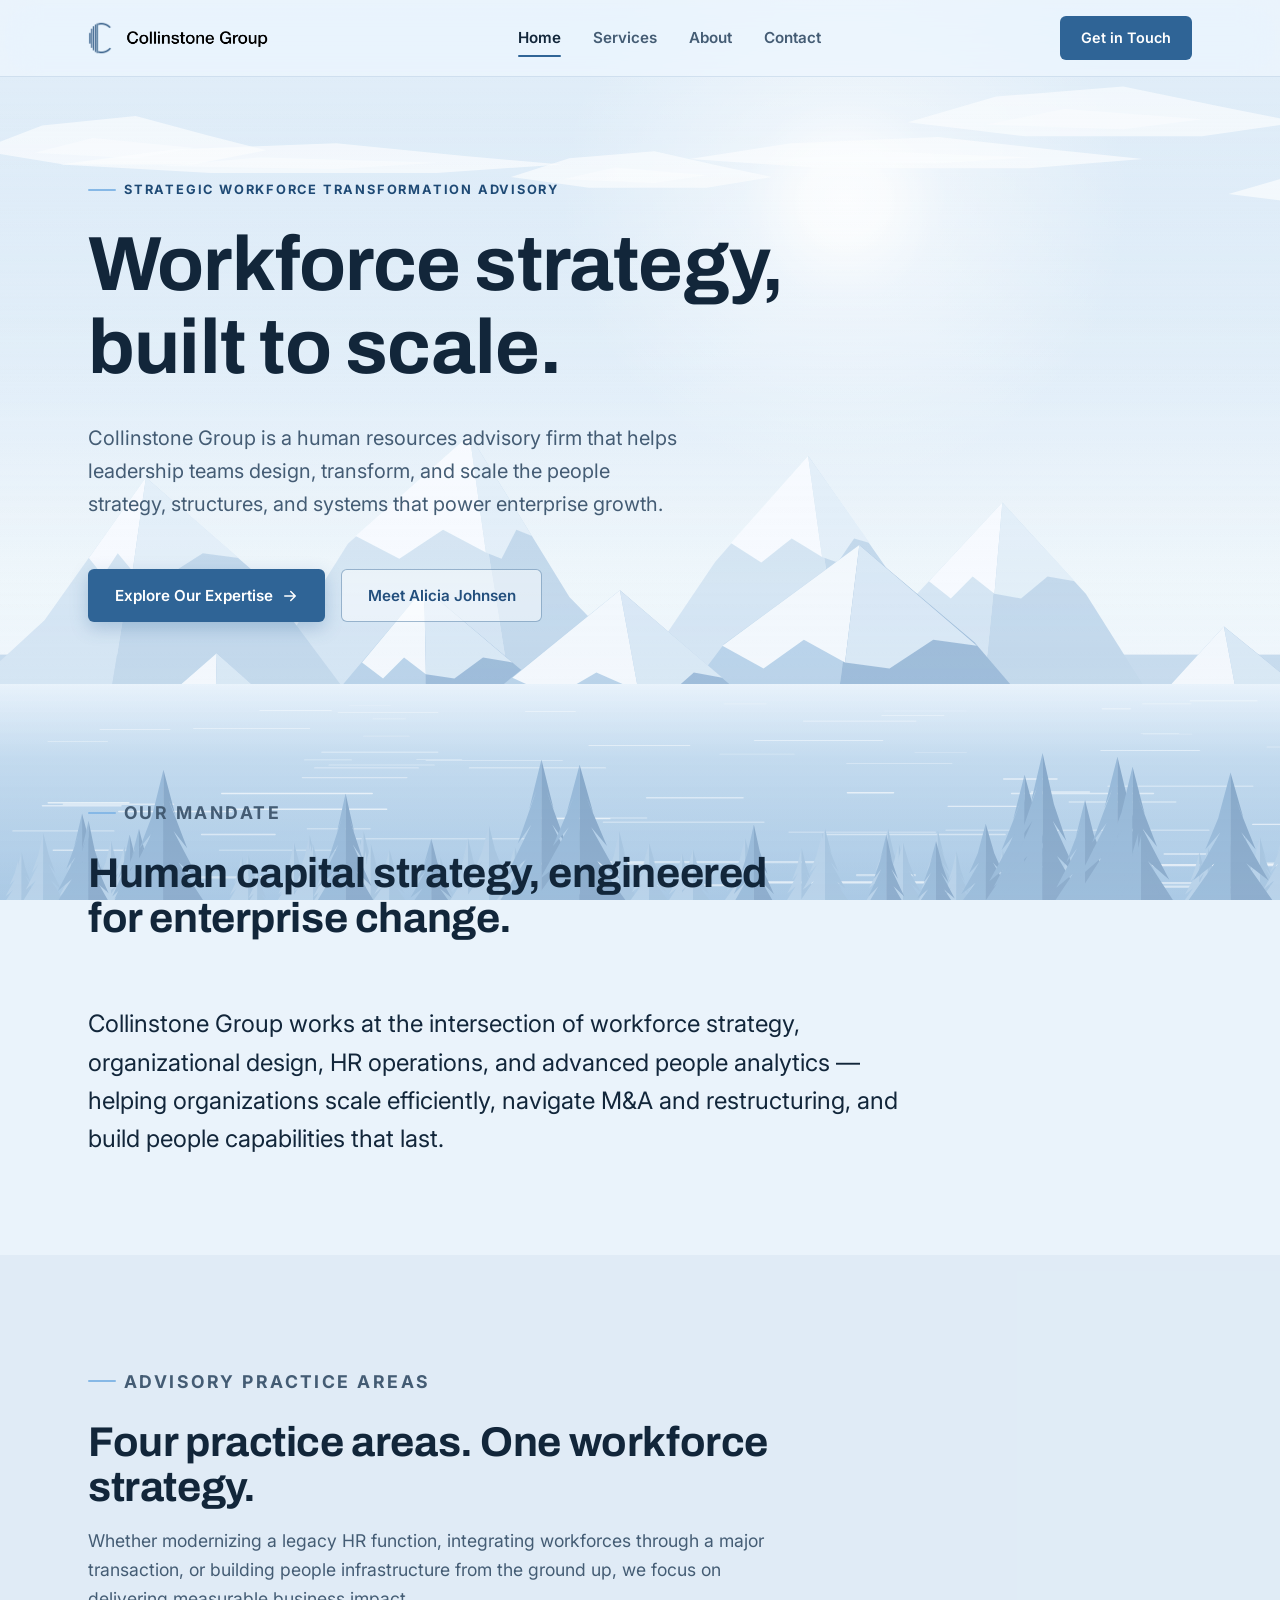
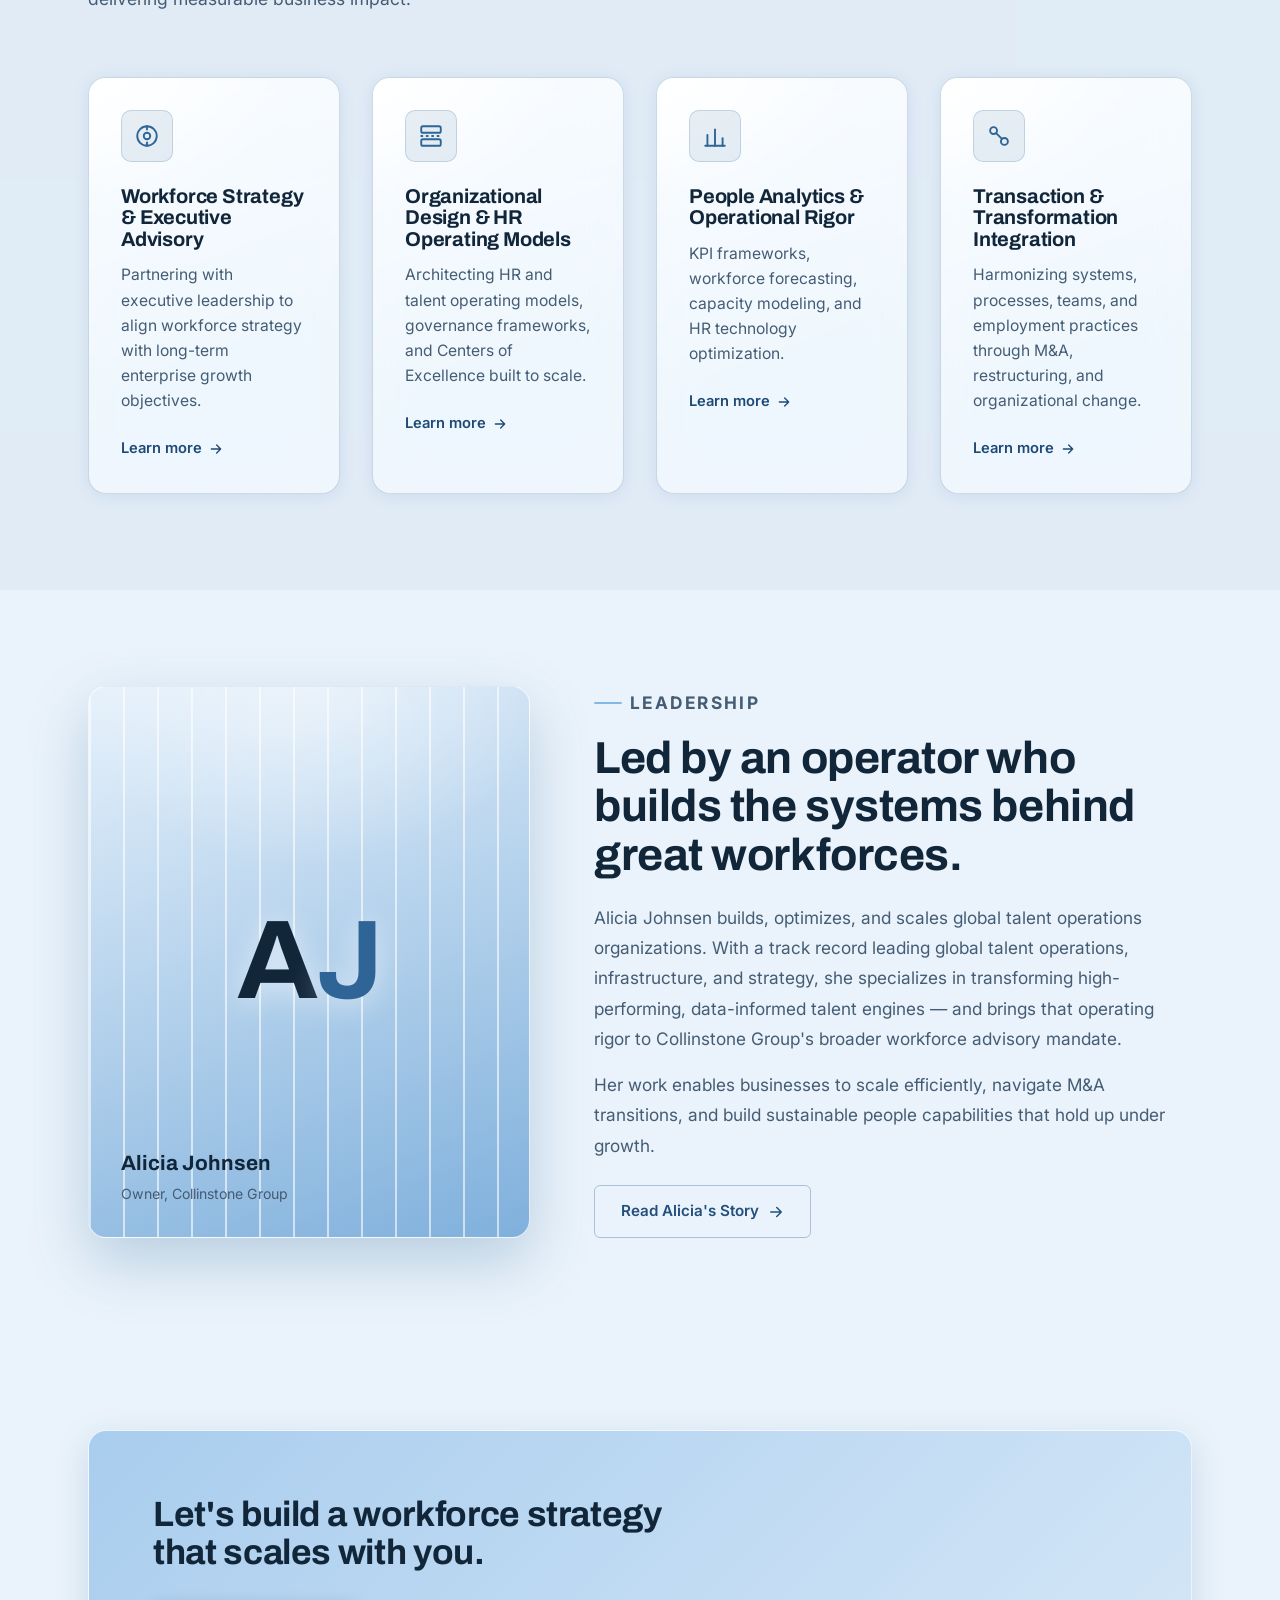
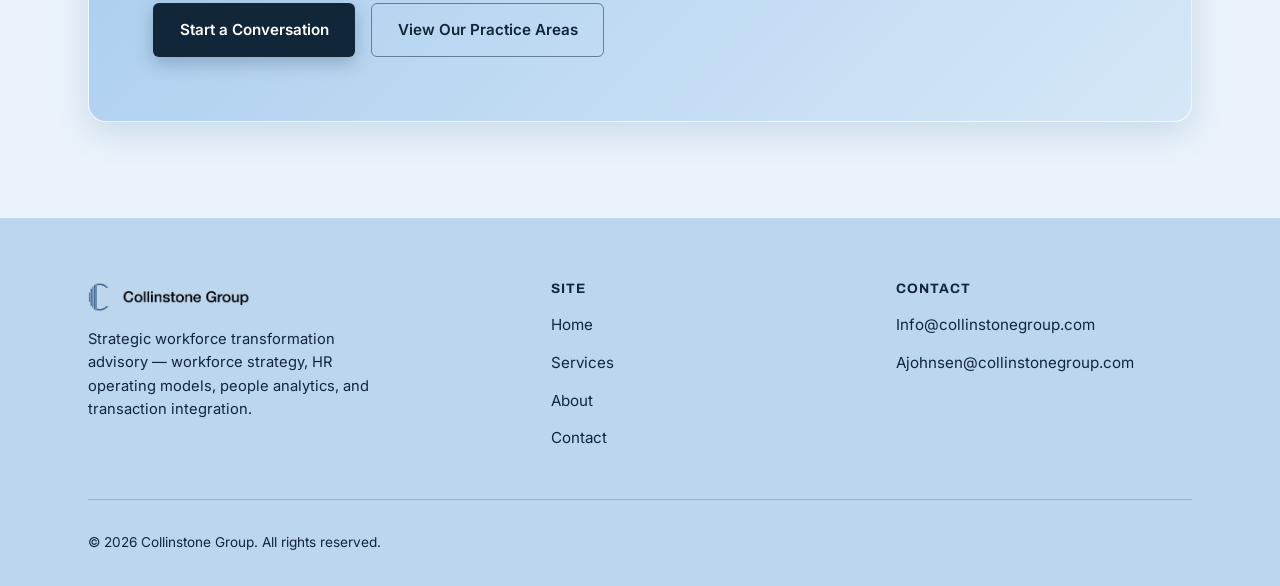
==== commit baed95d7: "Nordic mountain background that scrolls sideways; return to blue palette Co-Authored-By: Claude Sonn" ====
--- a/index.html
+++ b/index.html
@@ -13,279 +13,14 @@
 </head>
 <body>
 <div class="bg-scene" aria-hidden="true">
-  <div class="bg-corridor">
-    <svg class="bg-corridor-svg" viewBox="0 0 1600 900" preserveAspectRatio="xMidYMid slice" xmlns="http://www.w3.org/2000/svg">
-      <defs>
-        <filter id="lightBlurWide" x="-70%" y="-70%" width="240%" height="240%">
-          <feGaussianBlur stdDeviation="48"/>
-        </filter>
-        <linearGradient id="planeCeiling" x1="0" y1="0" x2="0" y2="1">
-          <stop offset="0%" stop-color="#f6b688"/>
-          <stop offset="100%" stop-color="#fcd6b0"/>
-        </linearGradient>
-        <linearGradient id="planeFloor" x1="0" y1="1" x2="0" y2="0">
-          <stop offset="0%" stop-color="#fcd5b0"/>
-          <stop offset="100%" stop-color="#fee9d5"/>
-        </linearGradient>
-        <linearGradient id="planeLeft" x1="0" y1="0" x2="1" y2="0">
-          <stop offset="0%" stop-color="#f8c397"/>
-          <stop offset="100%" stop-color="#fde0c1"/>
-        </linearGradient>
-        <linearGradient id="planeRight" x1="1" y1="0" x2="0" y2="0">
-          <stop offset="0%" stop-color="#fbcfa5"/>
-          <stop offset="100%" stop-color="#fee6cc"/>
-        </linearGradient>
-        <linearGradient id="winSheen" x1="0" y1="0" x2="1" y2="1">
-          <stop offset="0%" stop-color="#ffffff" stop-opacity="0.38"/>
-          <stop offset="45%" stop-color="#ffffff" stop-opacity="0"/>
-          <stop offset="70%" stop-color="#ffffff" stop-opacity="0.16"/>
-          <stop offset="100%" stop-color="#ffffff" stop-opacity="0"/>
-        </linearGradient>
-        <radialGradient id="lightFalloff" gradientUnits="userSpaceOnUse" cx="1150" cy="380" r="1400">
-          <stop offset="0%" stop-color="#ffffff"/>
-          <stop offset="100%" stop-color="#cfcfcf"/>
-        </radialGradient>
-        <mask id="corridorLightMask" maskUnits="userSpaceOnUse" x="-500" y="-500" width="2600" height="1900">
-          <rect x="-500" y="-500" width="2600" height="1900" fill="url(#lightFalloff)"/>
-        </mask>
-        <style>
-          .tube-spoke { stroke: none; }
-          .tube-ring { fill: none; stroke-linejoin: round; }
-          .tube-mullion { fill: none; }
-          .tube-shadow { opacity: 0.42; }
-          .tube-shadow .tube-spoke { fill: #9a3a08; }
-          .tube-shadow .tube-ring, .tube-shadow .tube-mullion { stroke: #9a3a08; }
-          .tube-bloom2 { opacity: 0.16; }
-          .tube-bloom1 { opacity: 0.28; }
-          .tube-bloom2 .tube-spoke, .tube-bloom1 .tube-spoke { fill: #ffffff; }
-          .tube-bloom2 .tube-ring, .tube-bloom1 .tube-ring, .tube-bloom2 .tube-mullion, .tube-bloom1 .tube-mullion { stroke: #ffffff; }
-          .tube-body .tube-spoke { fill: #fff1e2; }
-          .tube-body .tube-ring, .tube-body .tube-mullion { stroke: #fff1e2; }
-          .tube-core .tube-spoke { fill: #ffffff; }
-          .tube-core .tube-ring, .tube-core .tube-mullion { stroke: #ffffff; }
-        </style>
-      </defs>
-      <polygon class="corridor-plane" data-plane="ceiling" fill="url(#planeCeiling)" points="0.0,0.0 1600.0,0.0 1267.9,280.4 848.6,280.4"/>
-      <polygon class="corridor-plane" data-plane="right" fill="url(#planeRight)" points="1600.0,0.0 1600.0,900.0 1267.9,516.3 1267.9,280.4"/>
-      <polygon class="corridor-plane" data-plane="floor" fill="url(#planeFloor)" points="1600.0,900.0 0.0,900.0 848.6,516.3 1267.9,516.3"/>
-      <polygon class="corridor-plane" data-plane="left" fill="url(#planeLeft)" points="0.0,900.0 0.0,0.0 848.6,280.4 848.6,516.3"/>
-      <rect class="corridor-vp-halo" x="770" y="0" width="760" height="760" fill="#ffffff" opacity="0.4" filter="url(#lightBlurWide)"/>
-      <svg class="corridor-window" x="848.6" y="280.4" width="419.4" height="235.9" viewBox="0 0 160 90" preserveAspectRatio="none">
-        <defs>
-          <linearGradient id="winSky" x1="0" y1="0" x2="0" y2="1">
-            <stop offset="0%" stop-color="#fffaf3"/>
-            <stop offset="60%" stop-color="#ffe9d2"/>
-            <stop offset="100%" stop-color="#ffdcbc"/>
-          </linearGradient>
-          <linearGradient id="winGround" x1="0" y1="0" x2="0" y2="1">
-            <stop offset="0%" stop-color="#ffeedd"/>
-            <stop offset="100%" stop-color="#fbd3ac"/>
-          </linearGradient>
-          <radialGradient id="winSun" cx="50%" cy="50%" r="50%">
-            <stop offset="0%" stop-color="#ffffff" stop-opacity="0.9"/>
-            <stop offset="100%" stop-color="#ffffff" stop-opacity="0"/>
-          </radialGradient>
-        </defs>
-        <rect width="160" height="90" fill="url(#winSky)"/>
-        <ellipse cx="112" cy="46" rx="46" ry="20" fill="url(#winSun)"/>
-        <polygon fill="#f8d2ae" points="0,58 14,46 24,52 38,40 52,54 64,44 80,56 96,42 110,52 124,38 140,50 152,44 160,50 160,64 0,64"/>
-        <polygon fill="#f0bd92" points="0,66 18,50 30,58 46,42 60,56 78,47 94,61 112,44 130,58 146,49 160,58 160,68 0,68"/>
-        <polygon fill="#fff4e6" points="46,42 40,50 46,48 50,51"/>
-        <polygon fill="#fff4e6" points="112,44 106,52 112,50 117,53"/>
-        <polygon fill="#fff4e6" points="18,50 13,57 18,55 23,58"/>
-        <polygon fill="#fff4e6" points="78,47 73,55 78,53 83,56"/>
-        <rect y="66" width="160" height="24" fill="url(#winGround)"/>
-        <rect y="66" width="160" height="0.8" fill="#ffffff" opacity="0.7"/>
-      </svg>
-      <rect class="corridor-window-sheen" x="848.6" y="280.4" width="419.4" height="235.9" fill="url(#winSheen)"/>
-      <g mask="url(#corridorLightMask)">
-        <g class="tube-layer tube-shadow" transform="translate(2 5)">
-          <polygon class="tube-spoke" data-ax="0" data-ay="0" data-hw="3.8" points="-1.2,3.6 1.2,-3.6 848.9,279.5 848.3,281.3"/>
-          <polygon class="tube-spoke" data-ax="1600" data-ay="0" data-hw="3.8" points="1597.5,-2.9 1602.5,2.9 1268.6,281.2 1267.3,279.6"/>
-          <polygon class="tube-spoke" data-ax="1600" data-ay="900" data-hw="3.8" points="1602.9,897.5 1597.1,902.5 1267.2,516.9 1268.7,515.6"/>
-          <polygon class="tube-spoke" data-ax="0" data-ay="900" data-hw="3.8" points="1.6,903.5 -1.6,896.5 848.2,515.4 849.0,517.2"/>
-          <polygon class="tube-spoke" data-ax="266.7" data-ay="0" data-hw="3.8" points="265.2,3.5 268.2,-3.5 918.9,279.5 918.1,281.3"/>
-          <polygon class="tube-spoke" data-ax="533.3" data-ay="0" data-hw="3.8" points="531.3,3.2 535.3,-3.2 988.9,279.6 987.8,281.2"/>
-          <polygon class="tube-spoke" data-ax="800.0" data-ay="0" data-hw="3.8" points="797.2,2.6 802.8,-2.6 1059.0,279.7 1057.5,281.1"/>
-          <polygon class="tube-spoke" data-ax="1066.7" data-ay="0" data-hw="3.8" points="1063.0,0.8 1070.4,-0.8 1129.1,280.2 1127.2,280.6"/>
-          <polygon class="tube-spoke" data-ax="1333.3" data-ay="0" data-hw="3.8" points="1329.9,-1.7 1336.7,1.7 1198.9,280.8 1197.1,280.0"/>
-          <polygon class="tube-spoke" data-ax="266.7" data-ay="900" data-hw="3.8" points="268.6,903.3 264.8,896.7 918.0,515.4 919.0,517.2"/>
-          <polygon class="tube-spoke" data-ax="533.3" data-ay="900" data-hw="3.8" points="535.7,902.9 530.9,897.1 987.7,515.5 989.0,517.1"/>
-          <polygon class="tube-spoke" data-ax="800.0" data-ay="900" data-hw="3.8" points="803.2,902.1 796.8,897.9 1057.4,515.7 1059.1,516.8"/>
-          <polygon class="tube-spoke" data-ax="1066.7" data-ay="900" data-hw="3.8" points="1070.5,900.6 1062.9,899.4 1127.2,516.1 1129.2,516.4"/>
-          <polygon class="tube-spoke" data-ax="1333.3" data-ay="900" data-hw="3.8" points="1336.9,898.7 1329.7,901.3 1197.1,516.6 1199.0,516.0"/>
-          <polygon class="tube-spoke" data-ax="0" data-ay="225" data-hw="3.8" points="-0.5,228.8 0.5,221.2 848.7,338.4 848.5,340.4"/>
-          <polygon class="tube-spoke" data-ax="0" data-ay="450" data-hw="3.8" points="0.2,453.8 -0.2,446.2 848.5,397.4 848.6,399.3"/>
-          <polygon class="tube-spoke" data-ax="0" data-ay="675" data-hw="3.8" points="0.9,678.7 -0.9,671.3 848.3,456.4 848.8,458.3"/>
-          <polygon class="tube-spoke" data-ax="1600" data-ay="225" data-hw="3.8" points="1598.8,221.4 1601.2,228.6 1268.3,340.3 1267.6,338.4"/>
-          <polygon class="tube-spoke" data-ax="1600" data-ay="450" data-hw="3.8" points="1600.6,446.2 1599.4,453.8 1267.8,399.3 1268.1,397.4"/>
-          <polygon class="tube-spoke" data-ax="1600" data-ay="675" data-hw="3.8" points="1602.1,671.8 1597.9,678.2 1267.4,458.2 1268.5,456.5"/>
-          <polygon class="tube-ring" data-t="0.2" points="230,76 1510,76 1510,796 230,796" style="stroke-width:6.99px;"/>
-          <polygon class="tube-ring" data-t="0.36" points="414,137 1438,137 1438,713 414,713" style="stroke-width:6.19px;"/>
-          <polygon class="tube-ring" data-t="0.488" points="561,185 1380,185 1380,646 561,646" style="stroke-width:5.59px;"/>
-          <polygon class="tube-ring" data-t="0.5904" points="679,224 1334,224 1334,593 679,593" style="stroke-width:5.05px;"/>
-          <polygon class="tube-ring" data-t="0.6723" points="773,255 1297,255 1297,550 773,550" style="stroke-width:4.67px;"/>
-          <polygon class="tube-ring" data-t="0.7379" points="849,280 1268,280 1268,516 849,516" style="stroke-width:4.33px;"/>
-          <line class="tube-mullion" data-mx="266.7" x1="918.5" y1="280.4" x2="918.5" y2="516.3" style="stroke-width:3.2px;"/>
-          <line class="tube-mullion" data-mx="533.3" x1="988.4" y1="280.4" x2="988.4" y2="516.3" style="stroke-width:3.2px;"/>
-          <line class="tube-mullion" data-mx="800.0" x1="1058.3" y1="280.4" x2="1058.3" y2="516.3" style="stroke-width:3.2px;"/>
-          <line class="tube-mullion" data-mx="1066.7" x1="1128.2" y1="280.4" x2="1128.2" y2="516.3" style="stroke-width:3.2px;"/>
-          <line class="tube-mullion" data-mx="1333.3" x1="1198.0" y1="280.4" x2="1198.0" y2="516.3" style="stroke-width:3.2px;"/>
-          <line class="tube-mullion" data-my="225" x1="848.6" y1="339.4" x2="1267.9" y2="339.4" style="stroke-width:3.2px;"/>
-          <line class="tube-mullion" data-my="450" x1="848.6" y1="398.3" x2="1267.9" y2="398.3" style="stroke-width:3.2px;"/>
-          <line class="tube-mullion" data-my="675" x1="848.6" y1="457.3" x2="1267.9" y2="457.3" style="stroke-width:3.2px;"/>
-        </g>
-        <g class="tube-layer tube-bloom2">
-          <polygon class="tube-spoke" data-ax="0" data-ay="0" data-hw="10.0" points="-3.1,9.5 3.1,-9.5 849.4,277.9 847.8,282.9"/>
-          <polygon class="tube-spoke" data-ax="1600" data-ay="0" data-hw="10.0" points="1593.5,-7.6 1606.5,7.6 1269.6,282.4 1266.3,278.4"/>
-          <polygon class="tube-spoke" data-ax="1600" data-ay="900" data-hw="10.0" points="1607.6,893.5 1592.4,906.5 1266.0,518.0 1269.9,514.6"/>
-          <polygon class="tube-spoke" data-ax="0" data-ay="900" data-hw="10.0" points="4.1,909.1 -4.1,890.9 847.5,513.9 849.7,518.7"/>
-          <polygon class="tube-spoke" data-ax="266.7" data-ay="0" data-hw="10.0" points="262.7,9.2 270.7,-9.2 919.5,278.0 917.5,282.8"/>
-          <polygon class="tube-spoke" data-ax="533.3" data-ay="0" data-hw="10.0" points="528.1,8.5 538.5,-8.5 989.7,278.2 987.0,282.6"/>
-          <polygon class="tube-spoke" data-ax="800.0" data-ay="0" data-hw="10.0" points="792.6,6.8 807.4,-6.8 1060.2,278.6 1056.3,282.2"/>
-          <polygon class="tube-spoke" data-ax="1066.7" data-ay="0" data-hw="10.0" points="1056.9,2.1 1076.5,-2.1 1130.7,279.8 1125.6,281.0"/>
-          <polygon class="tube-spoke" data-ax="1333.3" data-ay="0" data-hw="10.0" points="1324.3,-4.3 1342.3,4.3 1200.4,281.5 1195.7,279.3"/>
-          <polygon class="tube-spoke" data-ax="266.7" data-ay="900" data-hw="10.0" points="271.8,908.6 261.6,891.4 917.2,514.0 919.8,518.6"/>
-          <polygon class="tube-spoke" data-ax="533.3" data-ay="900" data-hw="10.0" points="539.7,907.6 526.9,892.4 986.7,514.3 990.1,518.3"/>
-          <polygon class="tube-spoke" data-ax="800.0" data-ay="900" data-hw="10.0" points="808.3,905.6 791.7,894.4 1056.1,514.8 1060.4,517.8"/>
-          <polygon class="tube-spoke" data-ax="1066.7" data-ay="900" data-hw="10.0" points="1076.6,901.6 1056.8,898.4 1125.6,515.9 1130.8,516.7"/>
-          <polygon class="tube-spoke" data-ax="1333.3" data-ay="900" data-hw="10.0" points="1342.7,896.7 1323.9,903.3 1195.6,517.2 1200.5,515.4"/>
-          <polygon class="tube-spoke" data-ax="0" data-ay="225" data-hw="10.0" points="-1.3,234.9 1.3,215.1 848.9,336.8 848.2,342.0"/>
-          <polygon class="tube-spoke" data-ax="0" data-ay="450" data-hw="10.0" points="0.6,460.0 -0.6,440.0 848.4,395.7 848.7,401.0"/>
-          <polygon class="tube-spoke" data-ax="0" data-ay="675" data-hw="10.0" points="2.5,684.7 -2.5,665.3 847.9,454.8 849.2,459.9"/>
-          <polygon class="tube-spoke" data-ax="1600" data-ay="225" data-hw="10.0" points="1596.7,215.5 1603.3,234.5 1268.8,341.9 1267.1,336.9"/>
-          <polygon class="tube-spoke" data-ax="1600" data-ay="450" data-hw="10.0" points="1601.5,440.1 1598.5,459.9 1267.5,400.9 1268.3,395.8"/>
-          <polygon class="tube-spoke" data-ax="1600" data-ay="675" data-hw="10.0" points="1605.5,666.6 1594.5,683.4 1266.5,459.5 1269.4,455.1"/>
-          <polygon class="tube-ring" data-t="0.2" points="230,76 1510,76 1510,796 230,796" style="stroke-width:18.4px;"/>
-          <polygon class="tube-ring" data-t="0.36" points="414,137 1438,137 1438,713 414,713" style="stroke-width:16.3px;"/>
-          <polygon class="tube-ring" data-t="0.488" points="561,185 1380,185 1380,646 561,646" style="stroke-width:14.7px;"/>
-          <polygon class="tube-ring" data-t="0.5904" points="679,224 1334,224 1334,593 679,593" style="stroke-width:13.3px;"/>
-          <polygon class="tube-ring" data-t="0.6723" points="773,255 1297,255 1297,550 773,550" style="stroke-width:12.3px;"/>
-          <polygon class="tube-ring" data-t="0.7379" points="849,280 1268,280 1268,516 849,516" style="stroke-width:11.4px;"/>
-          <line class="tube-mullion" data-mx="266.7" x1="918.5" y1="280.4" x2="918.5" y2="516.3" style="stroke-width:8.5px;"/>
-          <line class="tube-mullion" data-mx="533.3" x1="988.4" y1="280.4" x2="988.4" y2="516.3" style="stroke-width:8.5px;"/>
-          <line class="tube-mullion" data-mx="800.0" x1="1058.3" y1="280.4" x2="1058.3" y2="516.3" style="stroke-width:8.5px;"/>
-          <line class="tube-mullion" data-mx="1066.7" x1="1128.2" y1="280.4" x2="1128.2" y2="516.3" style="stroke-width:8.5px;"/>
-          <line class="tube-mullion" data-mx="1333.3" x1="1198.0" y1="280.4" x2="1198.0" y2="516.3" style="stroke-width:8.5px;"/>
-          <line class="tube-mullion" data-my="225" x1="848.6" y1="339.4" x2="1267.9" y2="339.4" style="stroke-width:8.5px;"/>
-          <line class="tube-mullion" data-my="450" x1="848.6" y1="398.3" x2="1267.9" y2="398.3" style="stroke-width:8.5px;"/>
-          <line class="tube-mullion" data-my="675" x1="848.6" y1="457.3" x2="1267.9" y2="457.3" style="stroke-width:8.5px;"/>
-        </g>
-        <g class="tube-layer tube-bloom1">
-          <polygon class="tube-spoke" data-ax="0" data-ay="0" data-hw="5.8" points="-1.8,5.5 1.8,-5.5 849.1,279.0 848.1,281.8"/>
-          <polygon class="tube-spoke" data-ax="1600" data-ay="0" data-hw="5.8" points="1596.3,-4.4 1603.7,4.4 1268.9,281.6 1267.0,279.2"/>
-          <polygon class="tube-spoke" data-ax="1600" data-ay="900" data-hw="5.8" points="1604.4,896.2 1595.6,903.8 1266.8,517.3 1269.1,515.3"/>
-          <polygon class="tube-spoke" data-ax="0" data-ay="900" data-hw="5.8" points="2.4,905.3 -2.4,894.7 848.0,514.9 849.2,517.7"/>
-          <polygon class="tube-spoke" data-ax="266.7" data-ay="0" data-hw="5.8" points="264.4,5.3 269.0,-5.3 919.1,279.0 917.9,281.8"/>
-          <polygon class="tube-spoke" data-ax="533.3" data-ay="0" data-hw="5.8" points="530.3,4.9 536.3,-4.9 989.2,279.1 987.6,281.7"/>
-          <polygon class="tube-spoke" data-ax="800.0" data-ay="0" data-hw="5.8" points="795.7,3.9 804.3,-3.9 1059.4,279.4 1057.1,281.4"/>
-          <polygon class="tube-spoke" data-ax="1066.7" data-ay="0" data-hw="5.8" points="1061.0,1.2 1072.4,-1.2 1129.7,280.1 1126.7,280.7"/>
-          <polygon class="tube-spoke" data-ax="1333.3" data-ay="0" data-hw="5.8" points="1328.1,-2.5 1338.5,2.5 1199.4,281.1 1196.7,279.7"/>
-          <polygon class="tube-spoke" data-ax="266.7" data-ay="900" data-hw="5.8" points="269.6,905.0 263.8,895.0 917.7,515.0 919.3,517.6"/>
-          <polygon class="tube-spoke" data-ax="533.3" data-ay="900" data-hw="5.8" points="537.0,904.4 529.6,895.6 987.4,515.1 989.3,517.5"/>
-          <polygon class="tube-spoke" data-ax="800.0" data-ay="900" data-hw="5.8" points="804.8,903.2 795.2,896.8 1057.0,515.4 1059.5,517.1"/>
-          <polygon class="tube-spoke" data-ax="1066.7" data-ay="900" data-hw="5.8" points="1072.4,900.9 1061.0,899.1 1126.7,516.1 1129.7,516.5"/>
-          <polygon class="tube-spoke" data-ax="1333.3" data-ay="900" data-hw="5.8" points="1338.8,898.1 1327.8,901.9 1196.6,516.8 1199.5,515.8"/>
-          <polygon class="tube-spoke" data-ax="0" data-ay="225" data-hw="5.8" points="-0.8,230.7 0.8,219.3 848.8,337.9 848.4,340.9"/>
-          <polygon class="tube-spoke" data-ax="0" data-ay="450" data-hw="5.8" points="0.4,455.8 -0.4,444.2 848.5,396.8 848.7,399.9"/>
-          <polygon class="tube-spoke" data-ax="0" data-ay="675" data-hw="5.8" points="1.4,680.6 -1.4,669.4 848.2,455.8 849.0,458.8"/>
-          <polygon class="tube-spoke" data-ax="1600" data-ay="225" data-hw="5.8" points="1598.1,219.5 1601.9,230.5 1268.4,340.8 1267.4,337.9"/>
-          <polygon class="tube-spoke" data-ax="1600" data-ay="450" data-hw="5.8" points="1600.9,444.3 1599.1,455.7 1267.7,399.8 1268.2,396.8"/>
-          <polygon class="tube-spoke" data-ax="1600" data-ay="675" data-hw="5.8" points="1603.2,670.1 1596.8,679.9 1267.1,458.6 1268.8,456.0"/>
-          <polygon class="tube-ring" data-t="0.2" points="230,76 1510,76 1510,796 230,796" style="stroke-width:10.67px;"/>
-          <polygon class="tube-ring" data-t="0.36" points="414,137 1438,137 1438,713 414,713" style="stroke-width:9.45px;"/>
-          <polygon class="tube-ring" data-t="0.488" points="561,185 1380,185 1380,646 561,646" style="stroke-width:8.53px;"/>
-          <polygon class="tube-ring" data-t="0.5904" points="679,224 1334,224 1334,593 679,593" style="stroke-width:7.71px;"/>
-          <polygon class="tube-ring" data-t="0.6723" points="773,255 1297,255 1297,550 773,550" style="stroke-width:7.13px;"/>
-          <polygon class="tube-ring" data-t="0.7379" points="849,280 1268,280 1268,516 849,516" style="stroke-width:6.61px;"/>
-          <line class="tube-mullion" data-mx="266.7" x1="918.5" y1="280.4" x2="918.5" y2="516.3" style="stroke-width:4.8px;"/>
-          <line class="tube-mullion" data-mx="533.3" x1="988.4" y1="280.4" x2="988.4" y2="516.3" style="stroke-width:4.8px;"/>
-          <line class="tube-mullion" data-mx="800.0" x1="1058.3" y1="280.4" x2="1058.3" y2="516.3" style="stroke-width:4.8px;"/>
-          <line class="tube-mullion" data-mx="1066.7" x1="1128.2" y1="280.4" x2="1128.2" y2="516.3" style="stroke-width:4.8px;"/>
-          <line class="tube-mullion" data-mx="1333.3" x1="1198.0" y1="280.4" x2="1198.0" y2="516.3" style="stroke-width:4.8px;"/>
-          <line class="tube-mullion" data-my="225" x1="848.6" y1="339.4" x2="1267.9" y2="339.4" style="stroke-width:4.8px;"/>
-          <line class="tube-mullion" data-my="450" x1="848.6" y1="398.3" x2="1267.9" y2="398.3" style="stroke-width:4.8px;"/>
-          <line class="tube-mullion" data-my="675" x1="848.6" y1="457.3" x2="1267.9" y2="457.3" style="stroke-width:4.8px;"/>
-        </g>
-        <g class="tube-layer tube-body">
-          <polygon class="tube-spoke" data-ax="0" data-ay="0" data-hw="3.1" points="-1.0,2.9 1.0,-2.9 848.8,279.6 848.3,281.2"/>
-          <polygon class="tube-spoke" data-ax="1600" data-ay="0" data-hw="3.1" points="1598.0,-2.4 1602.0,2.4 1268.5,281.0 1267.4,279.8"/>
-          <polygon class="tube-spoke" data-ax="1600" data-ay="900" data-hw="3.1" points="1602.3,898.0 1597.7,902.0 1267.3,516.8 1268.6,515.8"/>
-          <polygon class="tube-spoke" data-ax="0" data-ay="900" data-hw="3.1" points="1.3,902.8 -1.3,897.2 848.3,515.6 848.9,517.0"/>
-          <polygon class="tube-spoke" data-ax="266.7" data-ay="0" data-hw="3.1" points="265.5,2.8 267.9,-2.8 918.8,279.7 918.2,281.1"/>
-          <polygon class="tube-spoke" data-ax="533.3" data-ay="0" data-hw="3.1" points="531.7,2.6 534.9,-2.6 988.8,279.7 987.9,281.1"/>
-          <polygon class="tube-spoke" data-ax="800.0" data-ay="0" data-hw="3.1" points="797.7,2.1 802.3,-2.1 1058.9,279.9 1057.7,281.0"/>
-          <polygon class="tube-spoke" data-ax="1066.7" data-ay="0" data-hw="3.1" points="1063.7,0.7 1069.7,-0.7 1129.0,280.2 1127.4,280.6"/>
-          <polygon class="tube-spoke" data-ax="1333.3" data-ay="0" data-hw="3.1" points="1330.5,-1.3 1336.1,1.3 1198.8,280.8 1197.3,280.0"/>
-          <polygon class="tube-spoke" data-ax="266.7" data-ay="900" data-hw="3.1" points="268.3,902.7 265.1,897.3 918.1,515.6 918.9,517.0"/>
-          <polygon class="tube-spoke" data-ax="533.3" data-ay="900" data-hw="3.1" points="535.3,902.4 531.3,897.6 987.8,515.7 988.9,516.9"/>
-          <polygon class="tube-spoke" data-ax="800.0" data-ay="900" data-hw="3.1" points="802.6,901.7 797.4,898.3 1057.6,515.8 1058.9,516.7"/>
-          <polygon class="tube-spoke" data-ax="1066.7" data-ay="900" data-hw="3.1" points="1069.8,900.5 1063.6,899.5 1127.4,516.2 1129.0,516.4"/>
-          <polygon class="tube-spoke" data-ax="1333.3" data-ay="900" data-hw="3.1" points="1336.2,899.0 1330.4,901.0 1197.3,516.6 1198.8,516.0"/>
-          <polygon class="tube-spoke" data-ax="0" data-ay="225" data-hw="3.1" points="-0.4,228.1 0.4,221.9 848.7,338.6 848.5,340.2"/>
-          <polygon class="tube-spoke" data-ax="0" data-ay="450" data-hw="3.1" points="0.2,453.1 -0.2,446.9 848.5,397.5 848.6,399.2"/>
-          <polygon class="tube-spoke" data-ax="0" data-ay="675" data-hw="3.1" points="0.8,678.0 -0.8,672.0 848.4,456.5 848.8,458.1"/>
-          <polygon class="tube-spoke" data-ax="1600" data-ay="225" data-hw="3.1" points="1599.0,222.1 1601.0,227.9 1268.2,340.1 1267.7,338.6"/>
-          <polygon class="tube-spoke" data-ax="1600" data-ay="450" data-hw="3.1" points="1600.5,446.9 1599.5,453.1 1267.8,399.1 1268.1,397.5"/>
-          <polygon class="tube-spoke" data-ax="1600" data-ay="675" data-hw="3.1" points="1601.7,672.4 1598.3,677.6 1267.5,458.0 1268.4,456.6"/>
-          <polygon class="tube-ring" data-t="0.2" points="230,76 1510,76 1510,796 230,796" style="stroke-width:6.07px;"/>
-          <polygon class="tube-ring" data-t="0.36" points="414,137 1438,137 1438,713 414,713" style="stroke-width:5.38px;"/>
-          <polygon class="tube-ring" data-t="0.488" points="561,185 1380,185 1380,646 561,646" style="stroke-width:4.85px;"/>
-          <polygon class="tube-ring" data-t="0.5904" points="679,224 1334,224 1334,593 679,593" style="stroke-width:4.39px;"/>
-          <polygon class="tube-ring" data-t="0.6723" points="773,255 1297,255 1297,550 773,550" style="stroke-width:4.06px;"/>
-          <polygon class="tube-ring" data-t="0.7379" points="849,280 1268,280 1268,516 849,516" style="stroke-width:3.76px;"/>
-          <line class="tube-mullion" data-mx="266.7" x1="918.5" y1="280.4" x2="918.5" y2="516.3" style="stroke-width:2.7px;"/>
-          <line class="tube-mullion" data-mx="533.3" x1="988.4" y1="280.4" x2="988.4" y2="516.3" style="stroke-width:2.7px;"/>
-          <line class="tube-mullion" data-mx="800.0" x1="1058.3" y1="280.4" x2="1058.3" y2="516.3" style="stroke-width:2.7px;"/>
-          <line class="tube-mullion" data-mx="1066.7" x1="1128.2" y1="280.4" x2="1128.2" y2="516.3" style="stroke-width:2.7px;"/>
-          <line class="tube-mullion" data-mx="1333.3" x1="1198.0" y1="280.4" x2="1198.0" y2="516.3" style="stroke-width:2.7px;"/>
-          <line class="tube-mullion" data-my="225" x1="848.6" y1="339.4" x2="1267.9" y2="339.4" style="stroke-width:2.7px;"/>
-          <line class="tube-mullion" data-my="450" x1="848.6" y1="398.3" x2="1267.9" y2="398.3" style="stroke-width:2.7px;"/>
-          <line class="tube-mullion" data-my="675" x1="848.6" y1="457.3" x2="1267.9" y2="457.3" style="stroke-width:2.7px;"/>
-        </g>
-        <g class="tube-layer tube-core">
-          <polygon class="tube-spoke" data-ax="0" data-ay="0" data-hw="1.05" points="-0.3,1.0 0.3,-1.0 848.7,280.1 848.5,280.7"/>
-          <polygon class="tube-spoke" data-ax="1600" data-ay="0" data-hw="1.05" points="1599.3,-0.8 1600.7,0.8 1268.1,280.6 1267.8,280.2"/>
-          <polygon class="tube-spoke" data-ax="1600" data-ay="900" data-hw="1.05" points="1600.8,899.3 1599.2,900.7 1267.7,516.5 1268.2,516.1"/>
-          <polygon class="tube-spoke" data-ax="0" data-ay="900" data-hw="1.05" points="0.4,901.0 -0.4,899.0 848.5,516.0 848.7,516.5"/>
-          <polygon class="tube-spoke" data-ax="266.7" data-ay="0" data-hw="1.05" points="266.3,1.0 267.1,-1.0 918.6,280.1 918.4,280.7"/>
-          <polygon class="tube-spoke" data-ax="533.3" data-ay="0" data-hw="1.05" points="532.7,0.9 533.9,-0.9 988.5,280.2 988.2,280.6"/>
-          <polygon class="tube-spoke" data-ax="800.0" data-ay="0" data-hw="1.05" points="799.2,0.7 800.8,-0.7 1058.5,280.2 1058.1,280.6"/>
-          <polygon class="tube-spoke" data-ax="1066.7" data-ay="0" data-hw="1.05" points="1065.7,0.2 1067.7,-0.2 1128.4,280.3 1127.9,280.5"/>
-          <polygon class="tube-spoke" data-ax="1333.3" data-ay="0" data-hw="1.05" points="1332.4,-0.5 1334.2,0.5 1198.3,280.5 1197.8,280.3"/>
-          <polygon class="tube-spoke" data-ax="266.7" data-ay="900" data-hw="1.05" points="267.2,900.9 266.2,899.1 918.3,516.1 918.6,516.5"/>
-          <polygon class="tube-spoke" data-ax="533.3" data-ay="900" data-hw="1.05" points="534.0,900.8 532.6,899.2 988.2,516.1 988.5,516.5"/>
-          <polygon class="tube-spoke" data-ax="800.0" data-ay="900" data-hw="1.05" points="800.9,900.6 799.1,899.4 1058.0,516.1 1058.5,516.4"/>
-          <polygon class="tube-spoke" data-ax="1066.7" data-ay="900" data-hw="1.05" points="1067.7,900.2 1065.7,899.8 1127.9,516.2 1128.4,516.3"/>
-          <polygon class="tube-spoke" data-ax="1333.3" data-ay="900" data-hw="1.05" points="1334.3,899.7 1332.3,900.3 1197.8,516.4 1198.3,516.2"/>
-          <polygon class="tube-spoke" data-ax="0" data-ay="225" data-hw="1.05" points="-0.1,226.0 0.1,224.0 848.6,339.1 848.5,339.6"/>
-          <polygon class="tube-spoke" data-ax="0" data-ay="450" data-hw="1.05" points="0.1,451.0 -0.1,449.0 848.6,398.1 848.6,398.6"/>
-          <polygon class="tube-spoke" data-ax="0" data-ay="675" data-hw="1.05" points="0.3,676.0 -0.3,674.0 848.5,457.1 848.7,457.6"/>
-          <polygon class="tube-spoke" data-ax="1600" data-ay="225" data-hw="1.05" points="1599.7,224.0 1600.3,226.0 1268.0,339.6 1267.9,339.1"/>
-          <polygon class="tube-spoke" data-ax="1600" data-ay="450" data-hw="1.05" points="1600.2,449.0 1599.8,451.0 1267.9,398.6 1268.0,398.1"/>
-          <polygon class="tube-spoke" data-ax="1600" data-ay="675" data-hw="1.05" points="1600.6,674.1 1599.4,675.9 1267.8,457.5 1268.1,457.1"/>
-          <polygon class="tube-ring" data-t="0.2" points="230,76 1510,76 1510,796 230,796" style="stroke-width:1.84px;"/>
-          <polygon class="tube-ring" data-t="0.36" points="414,137 1438,137 1438,713 414,713" style="stroke-width:1.63px;"/>
-          <polygon class="tube-ring" data-t="0.488" points="561,185 1380,185 1380,646 561,646" style="stroke-width:1.47px;"/>
-          <polygon class="tube-ring" data-t="0.5904" points="679,224 1334,224 1334,593 679,593" style="stroke-width:1.33px;"/>
-          <polygon class="tube-ring" data-t="0.6723" points="773,255 1297,255 1297,550 773,550" style="stroke-width:1.23px;"/>
-          <polygon class="tube-ring" data-t="0.7379" points="849,280 1268,280 1268,516 849,516" style="stroke-width:1.14px;"/>
-          <line class="tube-mullion" data-mx="266.7" x1="918.5" y1="280.4" x2="918.5" y2="516.3" style="stroke-width:0.9px;"/>
-          <line class="tube-mullion" data-mx="533.3" x1="988.4" y1="280.4" x2="988.4" y2="516.3" style="stroke-width:0.9px;"/>
-          <line class="tube-mullion" data-mx="800.0" x1="1058.3" y1="280.4" x2="1058.3" y2="516.3" style="stroke-width:0.9px;"/>
-          <line class="tube-mullion" data-mx="1066.7" x1="1128.2" y1="280.4" x2="1128.2" y2="516.3" style="stroke-width:0.9px;"/>
-          <line class="tube-mullion" data-mx="1333.3" x1="1198.0" y1="280.4" x2="1198.0" y2="516.3" style="stroke-width:0.9px;"/>
-          <line class="tube-mullion" data-my="225" x1="848.6" y1="339.4" x2="1267.9" y2="339.4" style="stroke-width:0.9px;"/>
-          <line class="tube-mullion" data-my="450" x1="848.6" y1="398.3" x2="1267.9" y2="398.3" style="stroke-width:0.9px;"/>
-          <line class="tube-mullion" data-my="675" x1="848.6" y1="457.3" x2="1267.9" y2="457.3" style="stroke-width:0.9px;"/>
-        </g>
-      </g>
-    </svg>
-  </div>
-  <div class="bg-blob-track" data-depth="0.07"><div class="bg-blob bg-blob--1"></div></div>
-  <div class="bg-blob-track" data-depth="0.13"><div class="bg-blob bg-blob--2"></div></div>
-  <div class="bg-blob-track" data-depth="0.1"><div class="bg-blob bg-blob--3"></div></div>
-  <div class="bg-blob-track" data-depth="0.16"><div class="bg-blob bg-blob--4"></div></div>
+  <div class="bg-sun"></div>
+  <img class="bg-layer" style="--h:26vh;--ar:8.667;top:7vh" src="assets/img/nordic-clouds.svg" alt="" width="3600" height="300">
+  <img class="bg-layer" style="--h:52vh;--ar:6;bottom:16vh" src="assets/img/nordic-far.svg" alt="" width="3600" height="600">
+  <img class="bg-layer" style="--h:56vh;--ar:7;bottom:8vh" src="assets/img/nordic-mid.svg" alt="" width="3600" height="600">
+  <img class="bg-layer" style="--h:24vh;--ar:16.667;bottom:0" src="assets/img/nordic-water.svg" alt="" width="3600" height="300">
+  <img class="bg-layer" style="--h:20vh;--ar:15;bottom:-1vh" src="assets/img/nordic-pines-back.svg" alt="" width="3600" height="600">
+  <img class="bg-layer" style="--h:24vh;--ar:20;bottom:-2vh" src="assets/img/nordic-pines-front.svg" alt="" width="3600" height="600">
+  <div class="bg-veil"></div>
 </div>
 <a class="skip-link" href="#main">Skip to main content</a>
 
--- a/assets/css/styles.css
+++ b/assets/css/styles.css
@@ -1,26 +1,26 @@
 /* =========================================================
    Collinstone Group — Design Tokens & Base
-   Light "soft club" aesthetic: a bright, glowing glass-block
-   corridor built around a warm orange accent.
+   Light Nordic aesthetic: a stylized mountain scene that
+   scrolls sideways, built around the brand blue.
    ========================================================= */
 
 :root {
-  /* Brand colors (orange accent + cream, warm light tints for surfaces) */
-  --color-accent: #c9490b;
-  --color-accent-text: #8a3207;
-  --color-accent-deep: #9f3608;
-  --color-accent-light: #f4a574;
-  --color-accent-tint: #fbe5d3;
+  /* Brand colors (logo blue + icy tints for surfaces) */
+  --color-accent: #2f6496;
+  --color-accent-text: #1f4a75;
+  --color-accent-deep: #234f7d;
+  --color-accent-light: #86b8e6;
+  --color-accent-tint: #e2eefa;
   --color-cream: #d8cfbc;
-  --color-ink: #2b1b12;
+  --color-ink: #12263a;
   --color-white: #ffffff;
 
-  --color-border: rgba(201, 73, 11, 0.22);
-  --color-border-soft: rgba(201, 73, 11, 0.14);
-  --color-muted: #5f4a3b;
-
-  --color-bg: #fde9d6;
-  --color-bg-soft: #fbdcbf;
+  --color-border: rgba(47, 100, 150, 0.22);
+  --color-border-soft: rgba(47, 100, 150, 0.14);
+  --color-muted: #445c74;
+
+  --color-bg: #eaf3fb;
+  --color-bg-soft: #d9e8f5;
 
   /* Typography */
   --font-display: 'Archivo', 'Helvetica Neue', Arial, sans-serif;
@@ -43,9 +43,9 @@
   --radius-md: 10px;
   --radius-lg: 18px;
 
-  --shadow-sm: 0 2px 16px rgba(201, 73, 11, 0.1);
-  --shadow-md: 0 10px 34px rgba(201, 73, 11, 0.18);
-  --shadow-lg: 0 24px 60px rgba(201, 73, 11, 0.26);
+  --shadow-sm: 0 2px 16px rgba(47, 100, 150, 0.1);
+  --shadow-md: 0 10px 34px rgba(47, 100, 150, 0.18);
+  --shadow-lg: 0 24px 60px rgba(47, 100, 150, 0.26);
 
   --ease: cubic-bezier(0.4, 0, 0.2, 1);
   --duration-fast: 150ms;
@@ -84,7 +84,9 @@
 }
 
 /* =========================================================
-   Ambient glowing corridor background (site-wide)
+   Nordic mountain background (site-wide)
+   Layers slide sideways as the page scrolls down (see main.js).
+   Nearer layers are wider, so they travel further: parallax.
    ========================================================= */
 
 .bg-scene {
@@ -93,90 +95,35 @@
   z-index: -2;
   overflow: hidden;
   pointer-events: none;
-  background: radial-gradient(ellipse 75% 70% at 72% 42%, #fee9d2 0%, #fedcbb 38%, #fcd0a9 100%);
-}
-
-.bg-blob-track {
+  background: linear-gradient(180deg, #b9d6ef 0%, #d3e6f6 34%, #ebf4fb 62%, #f7fbfe 100%);
+}
+
+.bg-sun {
+  position: absolute;
+  left: 66%;
+  top: 22%;
+  width: min(46vw, 620px);
+  aspect-ratio: 1;
+  transform: translate(-50%, -50%);
+  border-radius: 50%;
+  background: radial-gradient(circle, #ffffff 0%, rgba(255, 255, 255, 0.95) 9%, rgba(255, 255, 255, 0.5) 24%, rgba(255, 255, 255, 0) 68%);
+}
+
+.bg-layer {
+  position: absolute;
+  left: 0;
+  width: max(calc(var(--h) * var(--ar)), 130vw);
+  height: var(--h);
+  max-width: none;
+  will-change: transform;
+  user-select: none;
+}
+
+/* Keeps text readable wherever the peaks and pines happen to be */
+.bg-veil {
   position: absolute;
   inset: 0;
-  will-change: transform;
-}
-
-/* Perspective corridor — the site's persistent background art.
-   The vanishing point itself is redrawn on scroll (see main.js), so the
-   hallway's geometry genuinely reprojects as if a camera were moving
-   through it and panning up/down. This wrapper only adds a slow forward
-   zoom on top of that, scaled from the vanishing point. */
-
-.bg-corridor {
-  position: absolute;
-  inset: 0;
-  transform-origin: 72% 42%;
-  will-change: transform;
-}
-
-.bg-corridor-svg {
-  width: 100%;
-  height: 100%;
-  display: block;
-}
-
-.bg-blob {
-  position: absolute;
-  border-radius: 50%;
-  filter: blur(100px);
-  will-change: transform;
-}
-
-.bg-blob--1 {
-  width: 620px; height: 620px;
-  top: -140px; left: -100px;
-  background: radial-gradient(circle at 32% 32%, var(--color-accent-light) 0%, transparent 72%);
-  opacity: 0.4;
-  animation: bgDrift1 28s ease-in-out infinite;
-}
-.bg-blob--2 {
-  width: 520px; height: 520px;
-  top: 12%; right: -160px;
-  background: radial-gradient(circle at 60% 40%, var(--color-cream) 0%, transparent 72%);
-  opacity: 0.55;
-  animation: bgDrift2 34s ease-in-out infinite;
-}
-.bg-blob--3 {
-  width: 720px; height: 720px;
-  top: 58%; left: 2%;
-  background: radial-gradient(circle at 50% 50%, var(--color-accent) 0%, transparent 72%);
-  opacity: 0.16;
-  animation: bgDrift3 40s ease-in-out infinite;
-}
-.bg-blob--4 {
-  width: 480px; height: 480px;
-  top: 80%; right: 4%;
-  background: radial-gradient(circle at 50% 50%, var(--color-accent-light) 0%, transparent 72%);
-  opacity: 0.3;
-  animation: bgDrift1 32s ease-in-out infinite reverse;
-}
-
-@keyframes bgDrift1 {
-  0%, 100% { transform: translate3d(0, 0, 0) scale(1); }
-  50% { transform: translate3d(50px, 70px, 0) scale(1.08); }
-}
-@keyframes bgDrift2 {
-  0%, 100% { transform: translate3d(0, 0, 0) scale(1); }
-  50% { transform: translate3d(-60px, 50px, 0) scale(0.94); }
-}
-@keyframes bgDrift3 {
-  0%, 100% { transform: translate3d(0, 0, 0) scale(1); }
-  50% { transform: translate3d(40px, -50px, 0) scale(1.06); }
-}
-
-@media (prefers-reduced-motion: reduce) {
-  .bg-blob { animation: none !important; }
-  .bg-blob-track, .bg-corridor { transform: none !important; }
-}
-
-@media (max-width: 640px) {
-  .bg-blob { filter: blur(70px); }
+  background: linear-gradient(180deg, rgba(240, 247, 253, 0.5) 0%, rgba(240, 247, 253, 0.12) 45%, rgba(240, 247, 253, 0.3) 100%);
 }
 
 img {
@@ -270,17 +217,17 @@
 .btn-primary {
   background: var(--color-accent);
   color: var(--color-white);
-  box-shadow: 0 6px 18px rgba(201, 73, 11, 0.28);
+  box-shadow: 0 6px 18px rgba(47, 100, 150, 0.28);
 }
 .btn-primary:hover {
   background: var(--color-accent-deep);
-  box-shadow: 0 10px 26px rgba(201, 73, 11, 0.38);
+  box-shadow: 0 10px 26px rgba(47, 100, 150, 0.38);
 }
 
 .btn-outline {
   background: rgba(255, 255, 255, 0.5);
   color: var(--color-accent-deep);
-  border-color: rgba(201, 73, 11, 0.45);
+  border-color: rgba(47, 100, 150, 0.45);
 }
 .btn-outline:hover {
   border-color: var(--color-accent);
@@ -291,7 +238,7 @@
 .btn-ghost {
   background: transparent;
   color: var(--color-accent-deep);
-  border-color: rgba(201, 73, 11, 0.35);
+  border-color: rgba(47, 100, 150, 0.35);
 }
 .btn-ghost:hover {
   border-color: var(--color-accent);
@@ -307,7 +254,7 @@
   position: sticky;
   top: 0;
   z-index: 100;
-  background: rgba(255, 244, 232, 0.78);
+  background: rgba(240, 247, 253, 0.8);
   backdrop-filter: blur(18px) saturate(160%);
   -webkit-backdrop-filter: blur(18px) saturate(160%);
   border-bottom: 1px solid var(--color-border-soft);
@@ -384,7 +331,7 @@
 }
 .nav-cta:hover {
   background: var(--color-accent-deep);
-  box-shadow: 0 8px 22px rgba(201, 73, 11, 0.32);
+  box-shadow: 0 8px 22px rgba(47, 100, 150, 0.32);
 }
 
 .nav-toggle {
@@ -431,7 +378,7 @@
     padding: var(--space-4) var(--space-3);
     border-radius: var(--radius-sm);
   }
-  .nav-links a:hover { background: rgba(201, 73, 11, 0.08); }
+  .nav-links a:hover { background: rgba(47, 100, 150, 0.08); }
   .nav-links a[aria-current="page"]::after { display: none; }
   .nav-cta { display: none; }
   .nav-toggle { display: inline-flex; }
@@ -512,7 +459,7 @@
 section { padding-block: var(--space-9); }
 
 .section-soft {
-  background: rgba(201, 73, 11, 0.05);
+  background: rgba(47, 100, 150, 0.05);
 }
 
 .section-head {
@@ -590,8 +537,8 @@
   width: 52px;
   height: 52px;
   border-radius: var(--radius-md);
-  background: rgba(201, 73, 11, 0.1);
-  border: 1px solid rgba(201, 73, 11, 0.2);
+  background: rgba(47, 100, 150, 0.1);
+  border: 1px solid rgba(47, 100, 150, 0.2);
   color: var(--color-accent);
   display: flex;
   align-items: center;
@@ -654,7 +601,7 @@
 }
 
 .expertise-block:hover {
-  border-color: rgba(201, 73, 11, 0.4);
+  border-color: rgba(47, 100, 150, 0.4);
   box-shadow: var(--shadow-md);
 }
 
@@ -682,8 +629,8 @@
   width: 60px;
   height: 60px;
   border-radius: var(--radius-md);
-  background: rgba(201, 73, 11, 0.1);
-  border: 1px solid rgba(201, 73, 11, 0.2);
+  background: rgba(47, 100, 150, 0.1);
+  border: 1px solid rgba(47, 100, 150, 0.2);
   color: var(--color-accent);
   display: flex;
   align-items: center;
@@ -749,7 +696,7 @@
   position: relative;
   aspect-ratio: 4 / 5;
   border-radius: var(--radius-lg);
-  background: linear-gradient(160deg, #ffe9d2 0%, #f5a96c 100%);
+  background: linear-gradient(160deg, #e6f1fb 0%, #7fb0dc 100%);
   border: 1px solid rgba(255, 255, 255, 0.7);
   display: flex;
   align-items: center;
@@ -836,7 +783,7 @@
   background: rgba(255, 255, 255, 0.7);
   backdrop-filter: blur(12px);
   -webkit-backdrop-filter: blur(12px);
-  border: 1px solid rgba(201, 73, 11, 0.28);
+  border: 1px solid rgba(47, 100, 150, 0.28);
   font-size: 0.88rem;
   font-weight: 600;
   color: var(--color-ink);
@@ -866,7 +813,7 @@
 
 .cta-band {
   position: relative;
-  background: linear-gradient(135deg, #f8bc88 0%, #fbd3ab 100%);
+  background: linear-gradient(135deg, #a9cdee 0%, #d5e7f7 100%);
   border: 1px solid rgba(255, 255, 255, 0.75);
   color: var(--color-ink);
   border-radius: var(--radius-lg);
@@ -895,7 +842,7 @@
 .cta-band .btn-primary {
   background: var(--color-ink);
   color: var(--color-white);
-  box-shadow: 0 6px 18px rgba(90, 30, 5, 0.25);
+  box-shadow: 0 6px 18px rgba(10, 30, 60, 0.25);
 }
 .cta-band .btn-primary:hover {
   background: var(--color-accent-deep);
@@ -905,7 +852,7 @@
 .cta-band .btn-outline {
   background: transparent;
   color: var(--color-ink);
-  border-color: rgba(43, 27, 18, 0.5);
+  border-color: rgba(18, 38, 58, 0.5);
 }
 .cta-band .btn-outline:hover {
   background: rgba(255, 255, 255, 0.5);
@@ -951,8 +898,8 @@
   width: 56px;
   height: 56px;
   border-radius: var(--radius-md);
-  background: rgba(201, 73, 11, 0.1);
-  border: 1px solid rgba(201, 73, 11, 0.2);
+  background: rgba(47, 100, 150, 0.1);
+  border: 1px solid rgba(47, 100, 150, 0.2);
   color: var(--color-accent);
   display: flex;
   align-items: center;
@@ -988,7 +935,7 @@
 
 .site-footer {
   position: relative;
-  background: #f8c99c;
+  background: #bcd6ee;
   color: var(--color-ink);
   padding-block: var(--space-8) var(--space-6);
 }
@@ -998,7 +945,7 @@
   grid-template-columns: 1.4fr 1fr 1fr;
   gap: var(--space-7);
   padding-bottom: var(--space-7);
-  border-bottom: 1px solid rgba(43, 27, 18, 0.2);
+  border-bottom: 1px solid rgba(18, 38, 58, 0.2);
 }
 
 @media (max-width: 720px) {
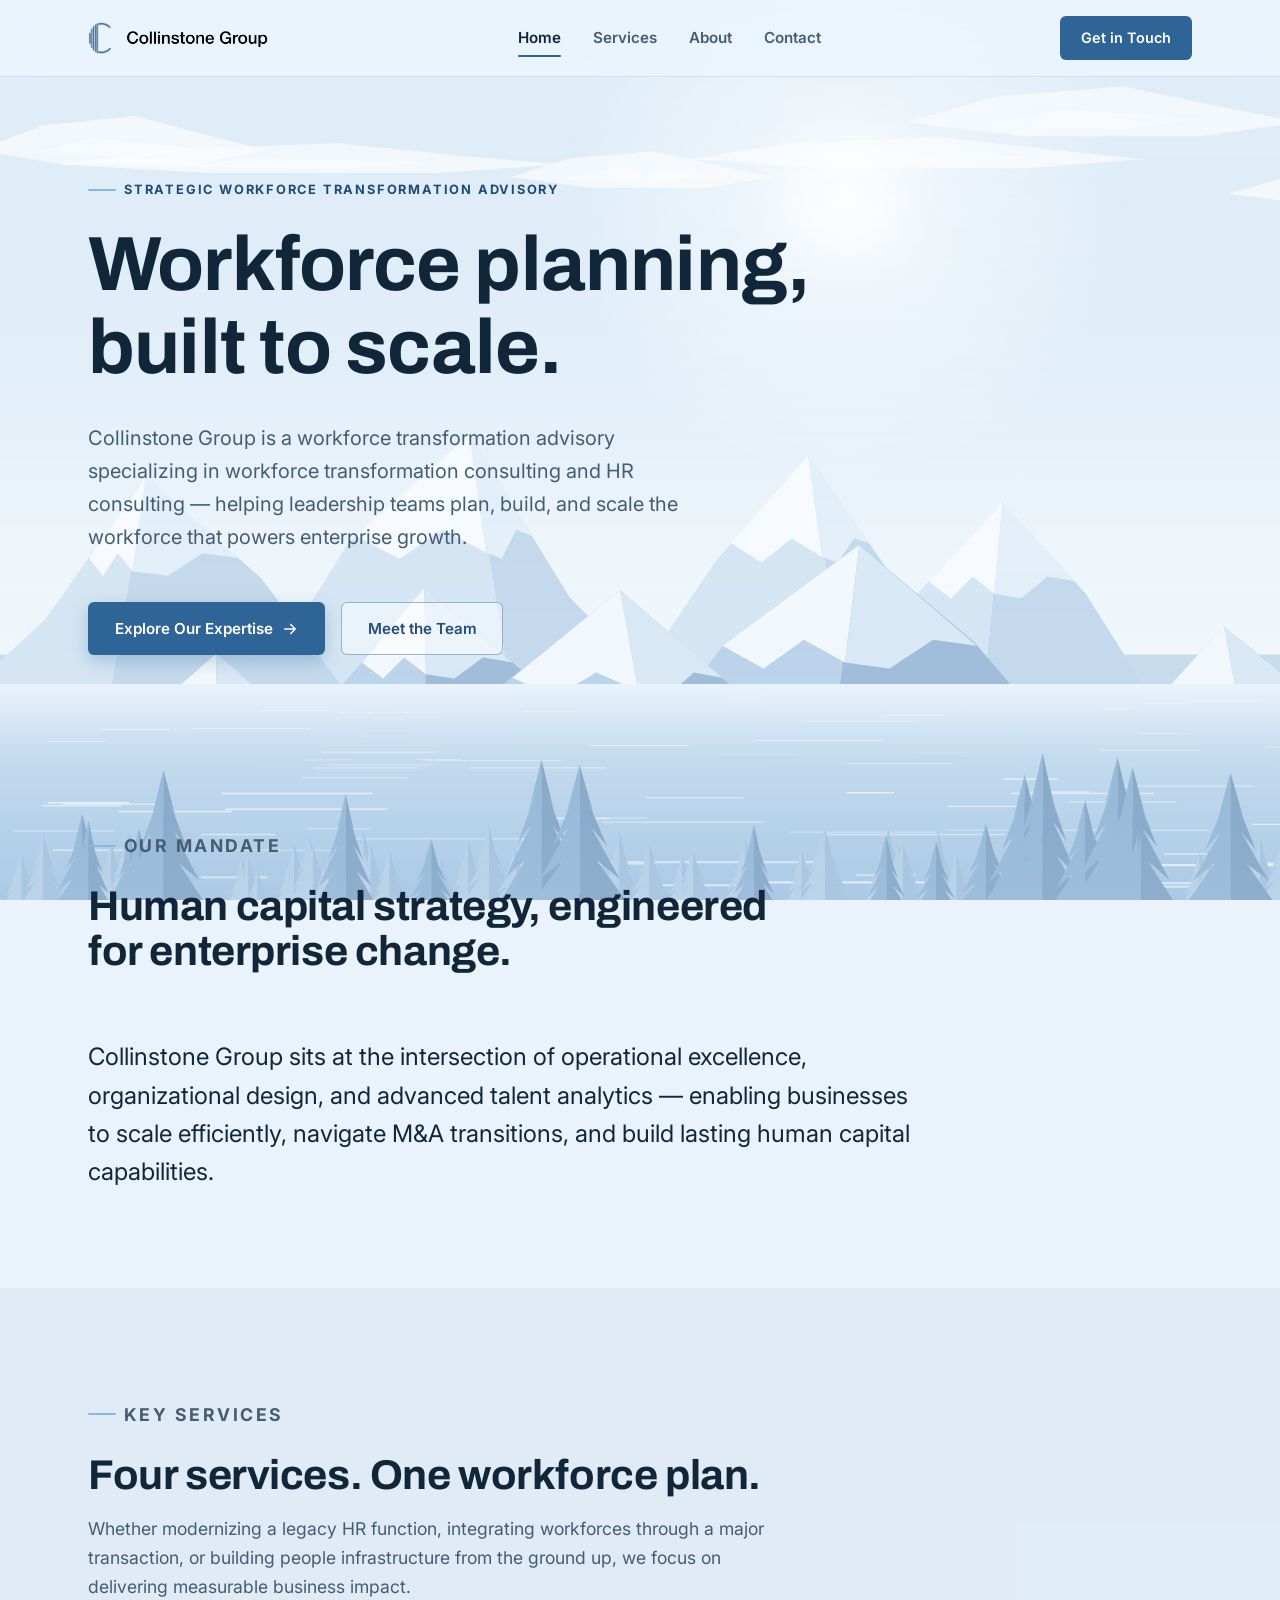
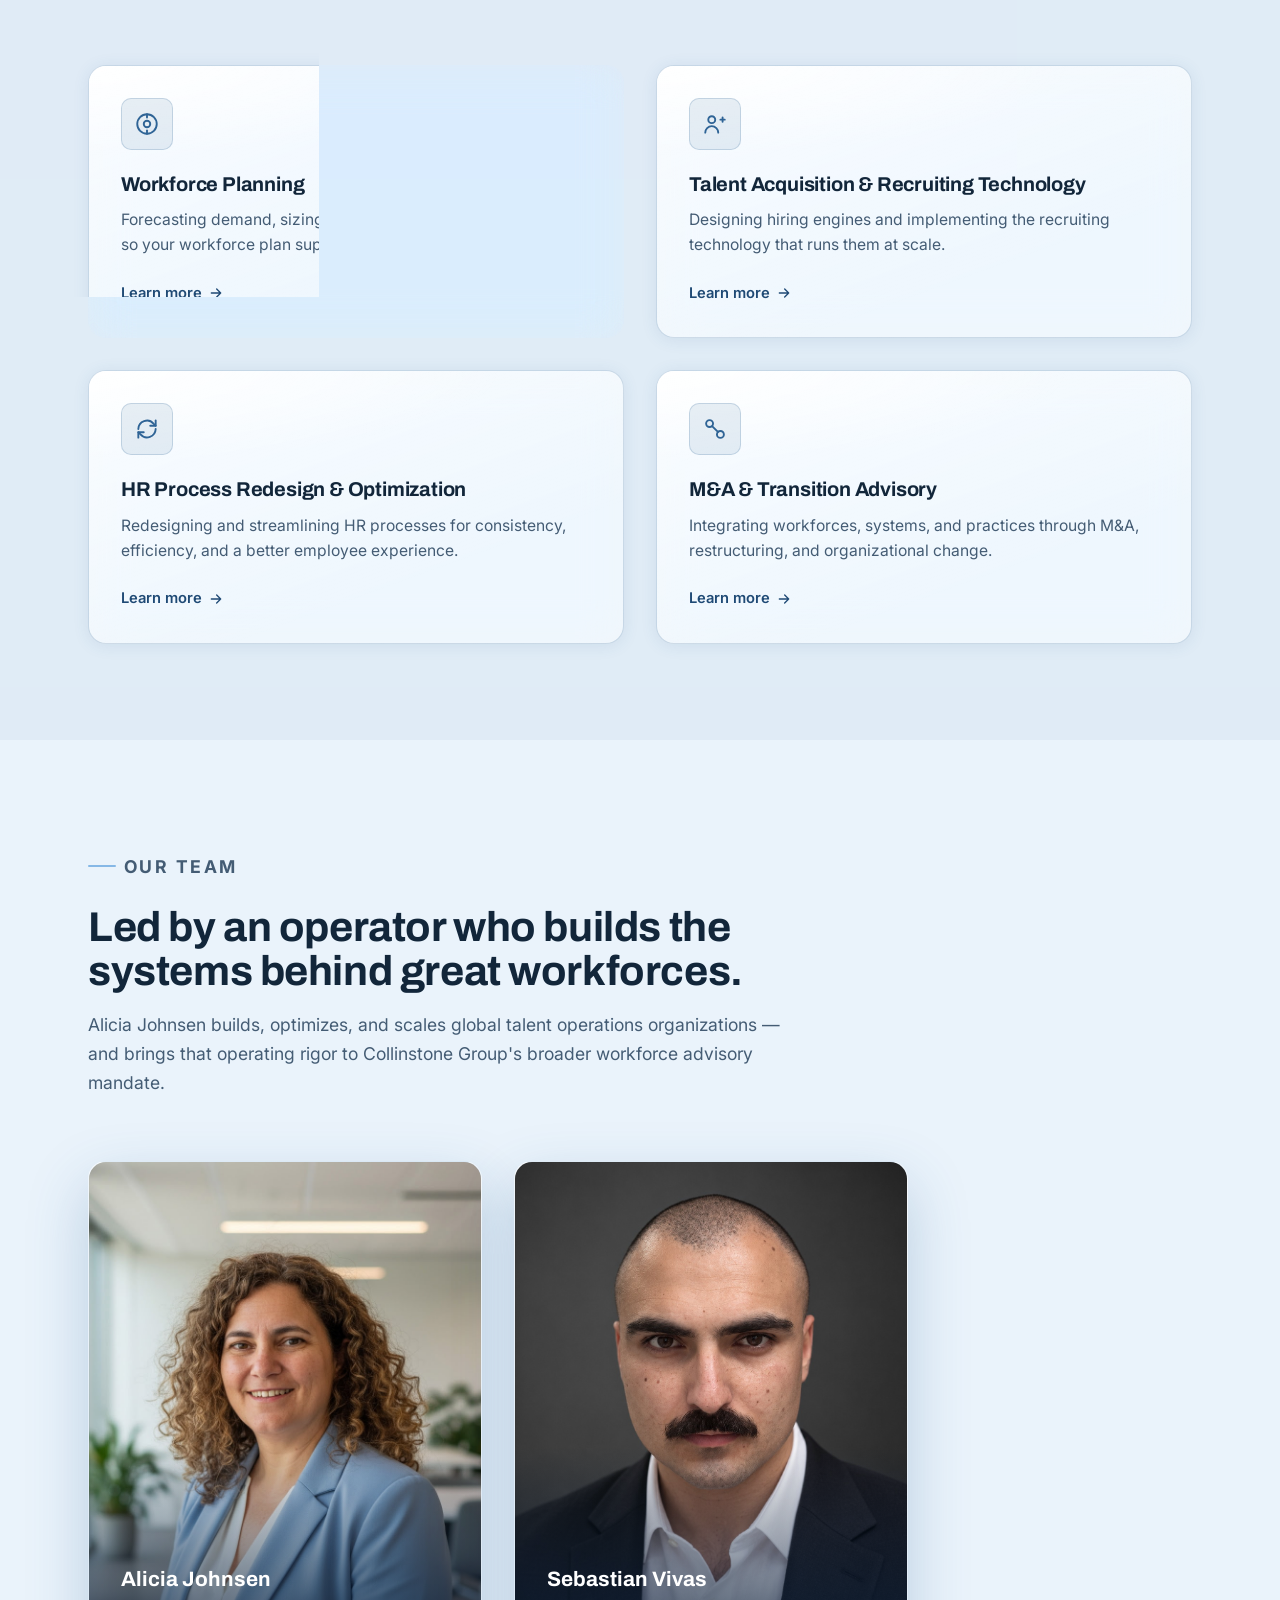
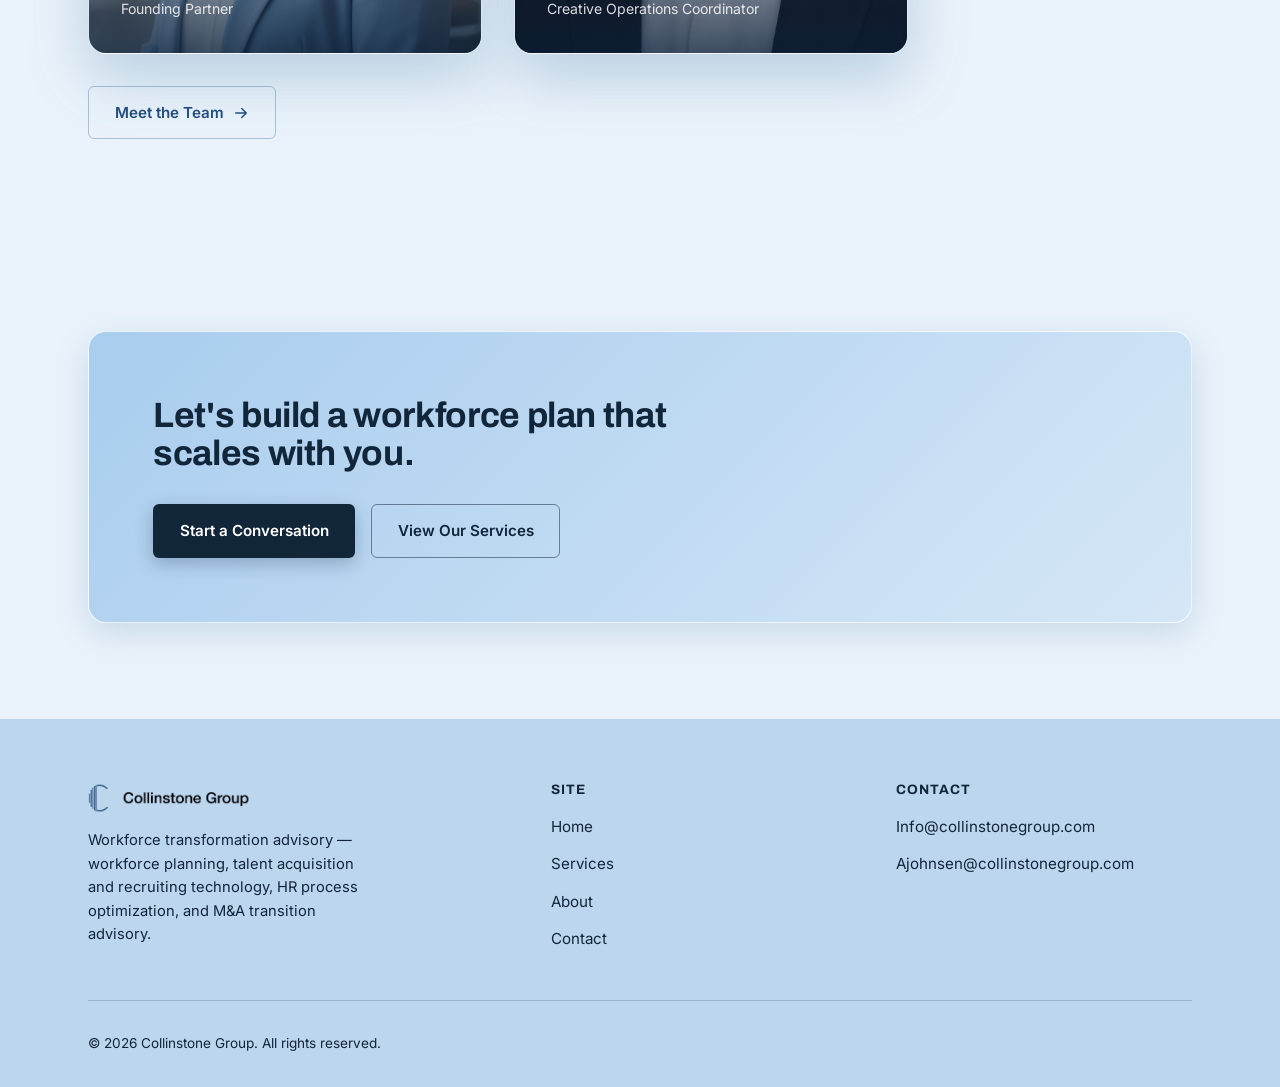
==== commit 15b0df28: "Add Our Team section with headshots and hover bios; restructure services around workforce planning -" ====
--- a/index.html
+++ b/index.html
@@ -3,8 +3,8 @@
 <head>
 <meta charset="UTF-8">
 <meta name="viewport" content="width=device-width, initial-scale=1">
-<title>Collinstone Group — Strategic Workforce Transformation Advisory</title>
-<meta name="description" content="Collinstone Group is a human resources advisory firm helping leadership teams transform and scale their workforce — from workforce strategy and HR operating models to people analytics and M&amp;A integration.">
+<title>Collinstone Group — Workforce Planning &amp; Transformation Advisory</title>
+<meta name="description" content="Collinstone Group is a workforce transformation advisory specializing in workforce planning, talent acquisition and recruiting technology, HR process redesign, and M&amp;A transition advisory.">
 <link rel="preconnect" href="https://fonts.googleapis.com">
 <link rel="preconnect" href="https://fonts.gstatic.com" crossorigin>
 <link href="https://fonts.googleapis.com/css2?family=Archivo:wght@500;600;700;800&family=Inter:wght@400;500;600;700&display=swap" rel="stylesheet">
@@ -51,14 +51,14 @@
   <section class="hero">
     <div class="container hero-inner">
       <p class="eyebrow">Strategic Workforce Transformation Advisory</p>
-      <h1>Workforce strategy, built to scale.</h1>
-      <p class="lede">Collinstone Group is a human resources advisory firm that helps leadership teams design, transform, and scale the people strategy, structures, and systems that power enterprise growth.</p>
+      <h1>Workforce planning, built to scale.</h1>
+      <p class="lede">Collinstone Group is a workforce transformation advisory specializing in workforce transformation consulting and HR consulting — helping leadership teams plan, build, and scale the workforce that powers enterprise growth.</p>
       <div class="hero-actions">
         <a class="btn btn-primary" href="services.html">
           Explore Our Expertise
           <svg viewBox="0 0 24 24" fill="none" stroke="currentColor" stroke-width="2" stroke-linecap="round" stroke-linejoin="round"><path d="M5 12h14M13 6l6 6-6 6"/></svg>
         </a>
-        <a class="btn btn-outline" href="about.html">Meet Alicia Johnsen</a>
+        <a class="btn btn-outline" href="about.html#team">Meet the Team</a>
       </div>
     </div>
   </section>
@@ -70,7 +70,7 @@
         <p class="eyebrow">Our Mandate</p>
         <h2>Human capital strategy, engineered for enterprise change.</h2>
       </div>
-      <p class="lede-lg" data-reveal>Collinstone Group works at the intersection of workforce strategy, organizational design, HR operations, and advanced people analytics — helping organizations scale efficiently, navigate M&amp;A and restructuring, and build people capabilities that last.</p>
+      <p class="lede-lg" data-reveal>Collinstone Group sits at the intersection of operational excellence, organizational design, and advanced talent analytics — enabling businesses to scale efficiently, navigate M&amp;A transitions, and build lasting human capital capabilities.</p>
     </div>
   </section>
 
@@ -78,72 +78,80 @@
   <section class="section-soft">
     <div class="container">
       <div class="section-head" data-reveal>
-        <p class="eyebrow">Advisory Practice Areas</p>
-        <h2>Four practice areas. One workforce strategy.</h2>
+        <p class="eyebrow">Key Services</p>
+        <h2>Four services. One workforce plan.</h2>
         <p>Whether modernizing a legacy HR function, integrating workforces through a major transaction, or building people infrastructure from the ground up, we focus on delivering measurable business impact.</p>
       </div>
 
-      <div class="grid grid-4">
+      <div class="grid grid-2">
         <article class="card" data-reveal>
           <div class="icon-tile" aria-hidden="true">
             <svg viewBox="0 0 24 24" fill="none" stroke="currentColor" stroke-width="1.75" stroke-linecap="round" stroke-linejoin="round"><circle cx="12" cy="12" r="9"/><circle cx="12" cy="12" r="3"/><line x1="12" y1="3" x2="12" y2="6"/><line x1="12" y1="18" x2="12" y2="21"/></svg>
           </div>
-          <h3>Workforce Strategy &amp; Executive Advisory</h3>
-          <p>Partnering with executive leadership to align workforce strategy with long-term enterprise growth objectives.</p>
-          <a class="card-link" href="services.html#strategy">Learn more <svg viewBox="0 0 24 24" fill="none" stroke="currentColor" stroke-width="2" stroke-linecap="round" stroke-linejoin="round"><path d="M5 12h14M13 6l6 6-6 6"/></svg></a>
-        </article>
-
-        <article class="card" data-reveal>
-          <div class="icon-tile" aria-hidden="true">
-            <svg viewBox="0 0 24 24" fill="none" stroke="currentColor" stroke-width="1.75" stroke-linecap="round" stroke-linejoin="round"><rect x="3" y="3" width="18" height="6" rx="1.5"/><rect x="3" y="15" width="18" height="6" rx="1.5"/><line x1="3" y1="12" x2="21" y2="12" stroke-dasharray="1 4"/></svg>
-          </div>
-          <h3>Organizational Design &amp; HR Operating Models</h3>
-          <p>Architecting HR and talent operating models, governance frameworks, and Centers of Excellence built to scale.</p>
-          <a class="card-link" href="services.html#operating-model">Learn more <svg viewBox="0 0 24 24" fill="none" stroke="currentColor" stroke-width="2" stroke-linecap="round" stroke-linejoin="round"><path d="M5 12h14M13 6l6 6-6 6"/></svg></a>
-        </article>
-
-        <article class="card" data-reveal>
-          <div class="icon-tile" aria-hidden="true">
-            <svg viewBox="0 0 24 24" fill="none" stroke="currentColor" stroke-width="1.75" stroke-linecap="round" stroke-linejoin="round"><line x1="5" y1="21" x2="5" y2="11"/><line x1="12" y1="21" x2="12" y2="6"/><line x1="19" y1="21" x2="19" y2="14"/><line x1="3" y1="21" x2="21" y2="21"/></svg>
-          </div>
-          <h3>People Analytics &amp; Operational Rigor</h3>
-          <p>KPI frameworks, workforce forecasting, capacity modeling, and HR technology optimization.</p>
-          <a class="card-link" href="services.html#analytics">Learn more <svg viewBox="0 0 24 24" fill="none" stroke="currentColor" stroke-width="2" stroke-linecap="round" stroke-linejoin="round"><path d="M5 12h14M13 6l6 6-6 6"/></svg></a>
+          <h3>Workforce Planning</h3>
+          <p>Forecasting demand, sizing capacity, and mapping capabilities so your workforce plan supports the business plan.</p>
+          <a class="card-link" href="services.html#workforce-planning">Learn more <svg viewBox="0 0 24 24" fill="none" stroke="currentColor" stroke-width="2" stroke-linecap="round" stroke-linejoin="round"><path d="M5 12h14M13 6l6 6-6 6"/></svg></a>
+        </article>
+
+        <article class="card" data-reveal>
+          <div class="icon-tile" aria-hidden="true">
+            <svg viewBox="0 0 24 24" fill="none" stroke="currentColor" stroke-width="1.75" stroke-linecap="round" stroke-linejoin="round"><circle cx="9" cy="8" r="3.2"/><path d="M3 20c0-3.3 2.7-6 6-6s6 2.7 6 6"/><path d="M17 8h4M19 6v4"/></svg>
+          </div>
+          <h3>Talent Acquisition &amp; Recruiting Technology</h3>
+          <p>Designing hiring engines and implementing the recruiting technology that runs them at scale.</p>
+          <a class="card-link" href="services.html#talent-acquisition">Learn more <svg viewBox="0 0 24 24" fill="none" stroke="currentColor" stroke-width="2" stroke-linecap="round" stroke-linejoin="round"><path d="M5 12h14M13 6l6 6-6 6"/></svg></a>
+        </article>
+
+        <article class="card" data-reveal>
+          <div class="icon-tile" aria-hidden="true">
+            <svg viewBox="0 0 24 24" fill="none" stroke="currentColor" stroke-width="1.75" stroke-linecap="round" stroke-linejoin="round"><path d="M4 12a8 8 0 0 1 14-5l2 2"/><path d="M20 4v5h-5"/><path d="M20 12a8 8 0 0 1-14 5l-2-2"/><path d="M4 20v-5h5"/></svg>
+          </div>
+          <h3>HR Process Redesign &amp; Optimization</h3>
+          <p>Redesigning and streamlining HR processes for consistency, efficiency, and a better employee experience.</p>
+          <a class="card-link" href="services.html#process-optimization">Learn more <svg viewBox="0 0 24 24" fill="none" stroke="currentColor" stroke-width="2" stroke-linecap="round" stroke-linejoin="round"><path d="M5 12h14M13 6l6 6-6 6"/></svg></a>
         </article>
 
         <article class="card" data-reveal>
           <div class="icon-tile" aria-hidden="true">
             <svg viewBox="0 0 24 24" fill="none" stroke="currentColor" stroke-width="1.75" stroke-linecap="round" stroke-linejoin="round"><circle cx="7" cy="7" r="3.2"/><circle cx="17" cy="17" r="3.2"/><path d="M9.3 9.3l5.4 5.4"/></svg>
           </div>
-          <h3>Transaction &amp; Transformation Integration</h3>
-          <p>Harmonizing systems, processes, teams, and employment practices through M&amp;A, restructuring, and organizational change.</p>
-          <a class="card-link" href="services.html#transformation">Learn more <svg viewBox="0 0 24 24" fill="none" stroke="currentColor" stroke-width="2" stroke-linecap="round" stroke-linejoin="round"><path d="M5 12h14M13 6l6 6-6 6"/></svg></a>
-        </article>
-      </div>
-    </div>
-  </section>
-
-  <!-- ALICIA TEASER -->
+          <h3>M&amp;A &amp; Transition Advisory</h3>
+          <p>Integrating workforces, systems, and practices through M&amp;A, restructuring, and organizational change.</p>
+          <a class="card-link" href="services.html#transitions">Learn more <svg viewBox="0 0 24 24" fill="none" stroke="currentColor" stroke-width="2" stroke-linecap="round" stroke-linejoin="round"><path d="M5 12h14M13 6l6 6-6 6"/></svg></a>
+        </article>
+      </div>
+    </div>
+  </section>
+
+  <!-- OUR TEAM -->
   <section>
     <div class="container">
-      <div class="bio-grid">
-        <div class="bio-portrait" data-reveal>
-          <p class="bio-monogram">A<span>J</span></p>
+      <div class="section-head" data-reveal>
+        <p class="eyebrow">Our Team</p>
+        <h2>Led by an operator who builds the systems behind great workforces.</h2>
+        <p>Alicia Johnsen builds, optimizes, and scales global talent operations organizations — and brings that operating rigor to Collinstone Group's broader workforce advisory mandate.</p>
+      </div>
+      <div class="team-grid">
+        <div class="bio-portrait bio-portrait--photo" data-reveal>
+          <img class="bio-photo" src="assets/img/alicia-johnsen.jpg" alt="Portrait of Alicia Johnsen" width="1024" height="1024" loading="lazy">
           <div class="bio-portrait-caption">
             <p class="name">Alicia Johnsen</p>
-            <p class="role">Owner, Collinstone Group</p>
-          </div>
-        </div>
-        <div class="bio-content" data-reveal>
-          <p class="eyebrow">Leadership</p>
-          <h2>Led by an operator who builds the systems behind great workforces.</h2>
-          <p>Alicia Johnsen builds, optimizes, and scales global talent operations organizations. With a track record leading global talent operations, infrastructure, and strategy, she specializes in transforming high-performing, data-informed talent engines — and brings that operating rigor to Collinstone Group's broader workforce advisory mandate.</p>
-          <p>Her work enables businesses to scale efficiently, navigate M&amp;A transitions, and build sustainable people capabilities that hold up under growth.</p>
-          <a class="btn btn-ghost" href="about.html" style="margin-top: 1.5rem;">
-            Read Alicia's Story
-            <svg viewBox="0 0 24 24" fill="none" stroke="currentColor" stroke-width="2" stroke-linecap="round" stroke-linejoin="round"><path d="M5 12h14M13 6l6 6-6 6"/></svg>
-          </a>
-        </div>
+            <p class="role">Founding Partner</p>
+          </div>
+        </div>
+        <div class="bio-portrait bio-portrait--photo" data-reveal>
+          <img class="bio-photo" src="assets/img/sebastian-vivas.jpg" alt="Portrait of Sebastian Vivas" width="1145" height="1374" loading="lazy">
+          <div class="bio-portrait-caption">
+            <p class="name">Sebastian Vivas</p>
+            <p class="role">Creative Operations Coordinator</p>
+          </div>
+        </div>
+      </div>
+      <div class="team-more" data-reveal>
+        <a class="btn btn-ghost" href="about.html#team">
+          Meet the Team
+          <svg viewBox="0 0 24 24" fill="none" stroke="currentColor" stroke-width="2" stroke-linecap="round" stroke-linejoin="round"><path d="M5 12h14M13 6l6 6-6 6"/></svg>
+        </a>
       </div>
     </div>
   </section>
@@ -152,10 +160,10 @@
   <section>
     <div class="container">
       <div class="cta-band" data-reveal>
-        <h2>Let's build a workforce strategy that scales with you.</h2>
+        <h2>Let's build a workforce plan that scales with you.</h2>
         <div class="actions">
           <a class="btn btn-primary" href="contact.html">Start a Conversation</a>
-          <a class="btn btn-outline" href="services.html">View Our Practice Areas</a>
+          <a class="btn btn-outline" href="services.html">View Our Services</a>
         </div>
       </div>
     </div>
@@ -171,7 +179,7 @@
           <img class="mark" src="assets/img/logo-mark.png" alt="" width="30" height="30">
           <img class="wordmark" src="assets/img/logo-wordmark.png" alt="Collinstone Group">
         </div>
-        <p>Strategic workforce transformation advisory — workforce strategy, HR operating models, people analytics, and transaction integration.</p>
+        <p>Workforce transformation advisory — workforce planning, talent acquisition and recruiting technology, HR process optimization, and M&amp;A transition advisory.</p>
       </div>
       <div class="footer-col">
         <h4>Site</h4>
--- a/assets/css/styles.css
+++ b/assets/css/styles.css
@@ -719,6 +719,187 @@
   background: radial-gradient(ellipse 90% 55% at 50% 0%, rgba(255, 255, 255, 0.45) 0%, transparent 60%);
 }
 
+.team-grid {
+  display: grid;
+  grid-template-columns: repeat(2, minmax(0, 1fr));
+  gap: var(--space-6);
+  max-width: 820px;
+}
+
+.team-grid .bio-portrait { aspect-ratio: 4 / 5; }
+
+.team-more { margin-top: var(--space-6); }
+
+.bio-single .bio-content { max-width: 46rem; }
+
+@media (max-width: 640px) {
+  .team-grid { grid-template-columns: 1fr; }
+}
+
+.team-stage {
+  display: grid;
+  grid-template-columns: repeat(2, minmax(0, 1fr));
+  gap: var(--space-7) var(--space-6);
+  max-width: 900px;
+}
+
+@media (max-width: 860px) {
+  .team-stage { grid-template-columns: 1fr; max-width: 460px; }
+}
+
+.team-member { position: relative; }
+.team-member .bio-portrait { z-index: 1; }
+.team-member .bio-card { margin-top: var(--space-5); }
+.team-hint { display: none; }
+
+/* On wide screens with a mouse, the photos start large. Hovering one slides the
+   pair sideways and the bio slides out from behind the photo. Everywhere else
+   (touch, narrow) the bios simply sit under each photo. */
+@media (hover: hover) and (min-width: 1400px) {
+  #team { overflow-x: clip; }
+
+  .team-stage {
+    display: flex;
+    justify-content: center;
+    gap: 40px;
+    max-width: none;
+  }
+
+  .team-member {
+    flex: none;
+    width: 420px;
+    height: 640px;
+    transition: transform 0.6s cubic-bezier(0.34, 1.1, 0.5, 1);
+  }
+
+  .team-member .bio-portrait {
+    position: absolute;
+    inset: 0;
+    aspect-ratio: auto;
+    cursor: pointer;
+    transition: box-shadow 0.35s var(--ease);
+  }
+
+  .team-member .bio-card {
+    position: absolute;
+    top: 0;
+    width: 420px;
+    height: 640px;
+    margin: 0;
+    padding: var(--space-6);
+    display: flex;
+    flex-direction: column;
+    justify-content: center;
+    z-index: 0;
+    opacity: 0;
+    visibility: hidden;
+    pointer-events: none;
+    transition: transform 0.55s cubic-bezier(0.34, 1.2, 0.5, 1), opacity 0.35s var(--ease), visibility 0s linear 0.55s;
+  }
+
+  /* Bios open on the outer side, tucked behind their photo until hovered */
+  .team-member:first-child .bio-card {
+    right: calc(100% + 20px);
+    transform: translateX(440px) scale(0.95);
+  }
+
+  .team-member:last-child .bio-card {
+    left: calc(100% + 20px);
+    transform: translateX(-440px) scale(0.95);
+  }
+
+  /* Bridges the small gap between photo and bio so the hover never drops */
+  .team-member .bio-card::after {
+    content: "";
+    position: absolute;
+    top: 0;
+    bottom: 0;
+    width: 28px;
+  }
+  .team-member:first-child .bio-card::after { left: 100%; }
+  .team-member:last-child .bio-card::after { right: 100%; }
+
+  .team-member:hover .bio-card,
+  .team-member:focus-within .bio-card {
+    opacity: 1;
+    visibility: visible;
+    pointer-events: auto;
+    transform: none;
+    transition-delay: 0s;
+  }
+
+  .team-member:hover .bio-portrait,
+  .team-member:focus-within .bio-portrait {
+    box-shadow: var(--shadow-lg);
+  }
+
+  /* Slide the whole pair over to make room, keeping it centred */
+  .team-stage:has(.team-member:first-child:hover) .team-member,
+  .team-stage:has(.team-member:first-child:focus-within) .team-member { transform: translateX(230px); }
+
+  .team-stage:has(.team-member:last-child:hover) .team-member,
+  .team-stage:has(.team-member:last-child:focus-within) .team-member { transform: translateX(-230px); }
+
+  .team-member .bio-card h2 { font-size: 1.6rem; margin-bottom: var(--space-4); }
+  .team-member .bio-card p:not(.eyebrow) { font-size: 0.98rem; line-height: 1.65; }
+
+  .team-hint {
+    display: block;
+    text-align: center;
+    margin: 0 0 var(--space-5);
+    color: var(--color-accent-text);
+    font-size: 1rem;
+    font-weight: 600;
+  }
+}
+
+.bio-card {
+  background: linear-gradient(160deg, rgba(255, 255, 255, 0.85) 0%, rgba(255, 255, 255, 0.55) 70%);
+  backdrop-filter: blur(20px) saturate(160%);
+  -webkit-backdrop-filter: blur(20px) saturate(160%);
+  border: 1px solid var(--color-border);
+  border-radius: var(--radius-lg);
+  padding: var(--space-7);
+  box-shadow: var(--shadow-sm);
+  scroll-margin-top: 96px;
+}
+
+.bio-card h2 {
+  font-size: clamp(1.7rem, 3vw, 2.2rem);
+  margin-bottom: var(--space-5);
+}
+
+.bio-card .eyebrow { margin-bottom: var(--space-3); }
+
+.bio-card p:not(.eyebrow) {
+  color: var(--color-muted);
+  font-size: 1.02rem;
+  line-height: 1.75;
+  margin-bottom: var(--space-4);
+}
+
+.bio-card p:last-child { margin-bottom: 0; }
+
+.bio-portrait--photo::before { display: none; }
+
+.bio-portrait--photo::after {
+  z-index: 1;
+  background: linear-gradient(180deg, rgba(10, 30, 55, 0) 58%, rgba(10, 30, 55, 0.78) 100%);
+}
+
+.bio-photo {
+  position: absolute;
+  inset: 0;
+  width: 100%;
+  height: 100%;
+  object-fit: cover;
+  object-position: 50% 22%;
+}
+
+.bio-portrait--photo .bio-portrait-caption { z-index: 2; }
+.bio-portrait--photo .bio-portrait-caption .name { color: #ffffff; }
+.bio-portrait--photo .bio-portrait-caption .role { color: rgba(255, 255, 255, 0.85); }
+
 .bio-monogram {
   position: relative;
   z-index: 1;
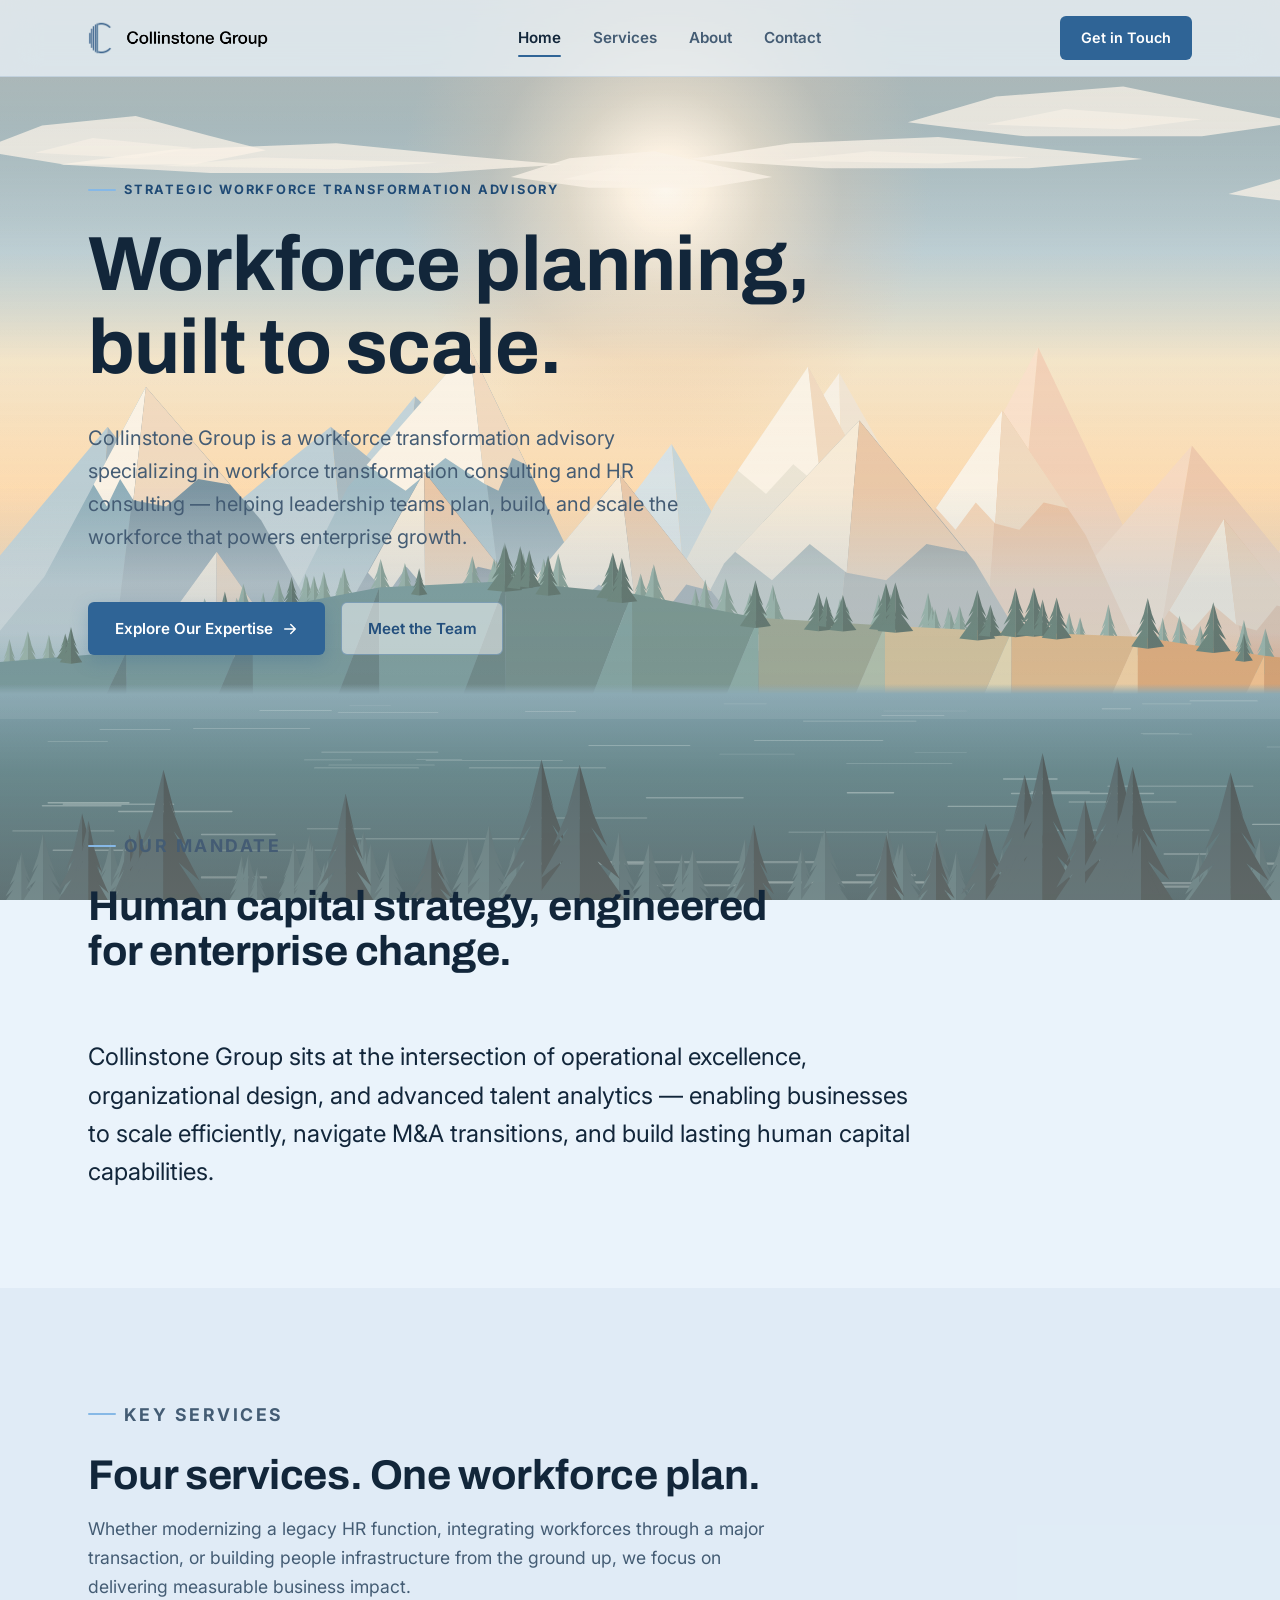
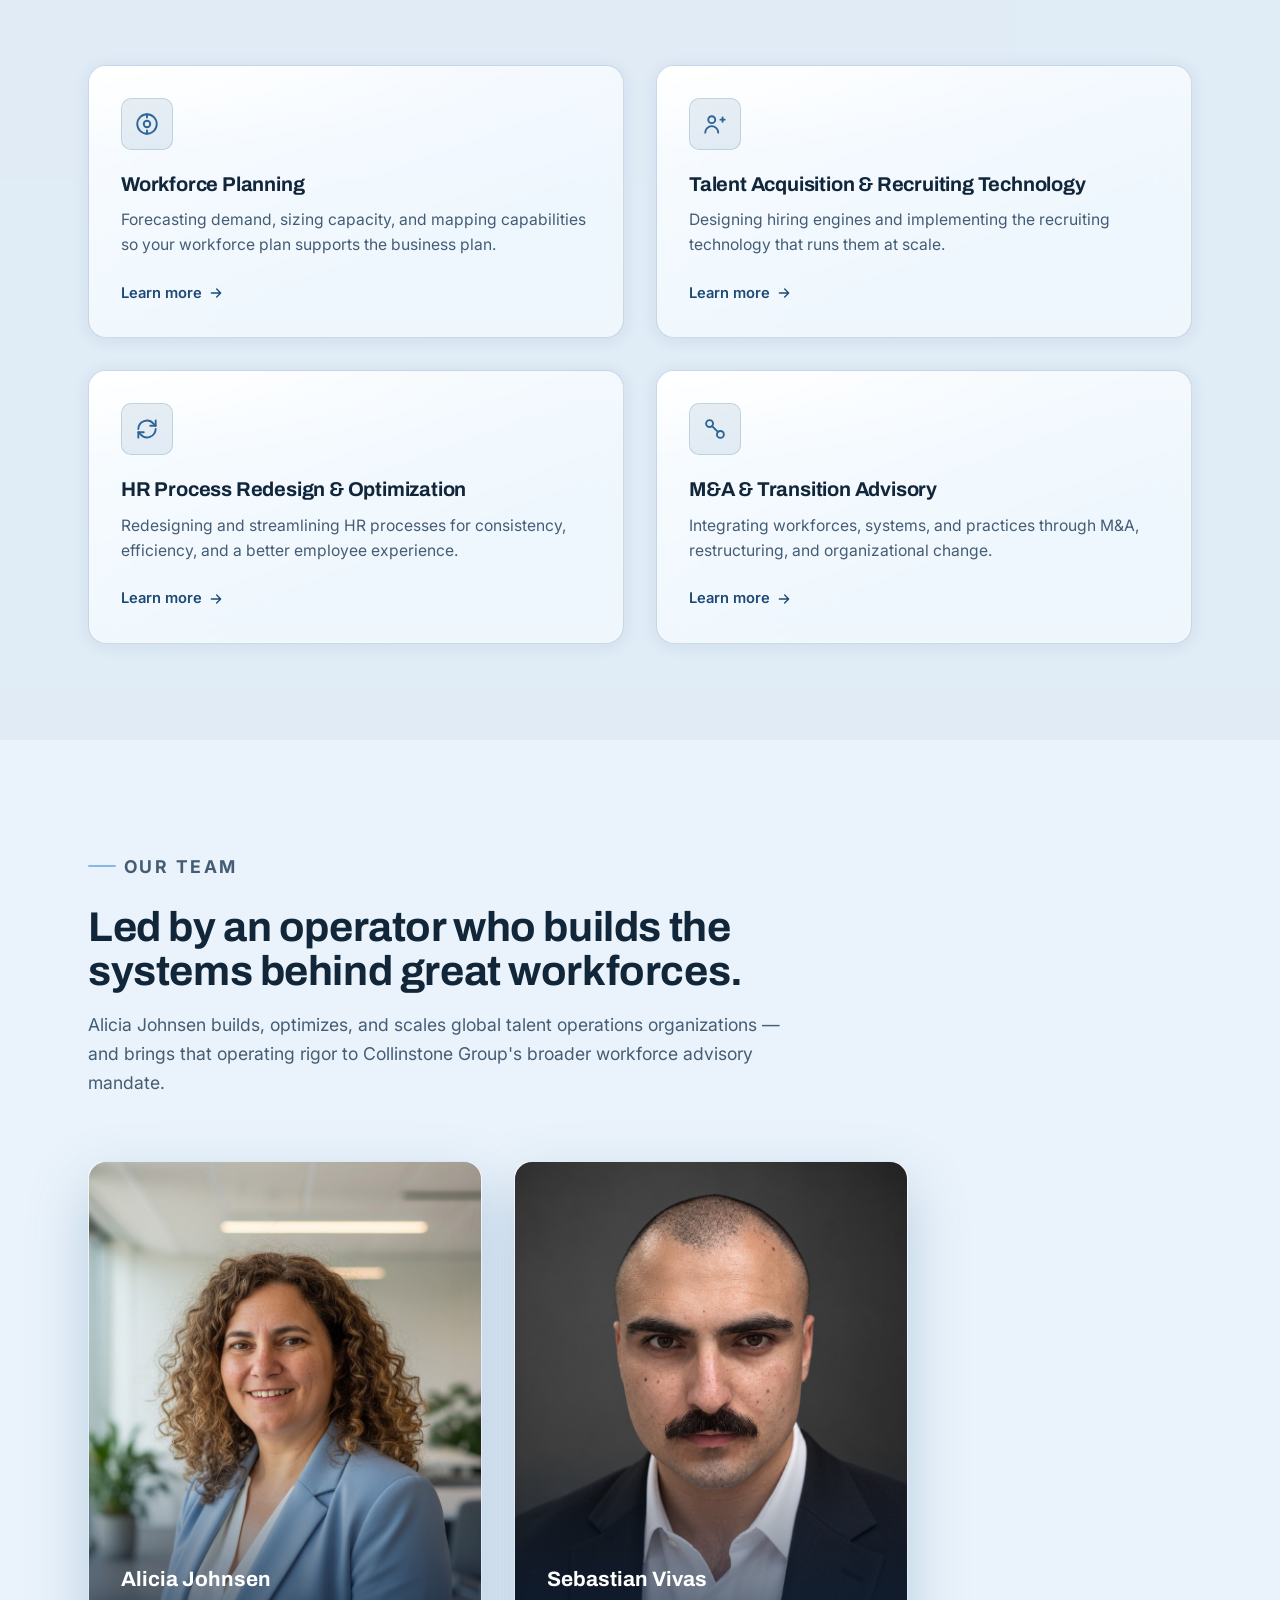
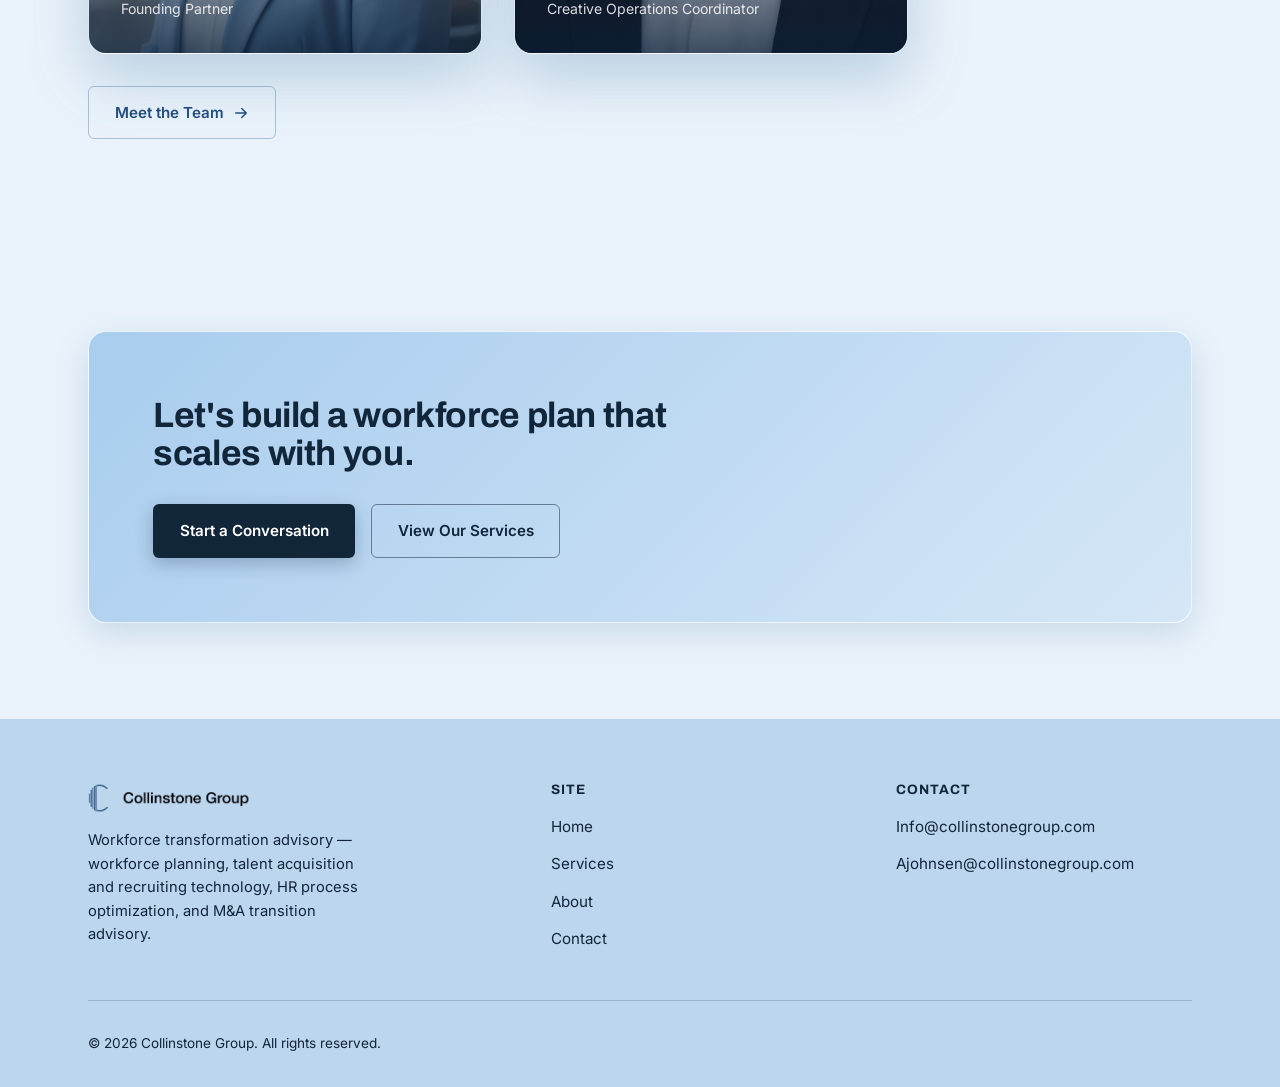
==== commit 49e2288d: "Rework mountain background scene: fix gradient artifact, add haze and hillside treeline Fixes a recu" ====
--- a/index.html
+++ b/index.html
@@ -15,8 +15,12 @@
 <div class="bg-scene" aria-hidden="true">
   <div class="bg-sun"></div>
   <img class="bg-layer" style="--h:26vh;--ar:8.667;top:7vh" src="assets/img/nordic-clouds.svg" alt="" width="3600" height="300">
+  <img class="bg-layer" style="--h:52vh;--ar:6;bottom:20vh" src="assets/img/nordic-farthest.svg" alt="" width="3600" height="600">
   <img class="bg-layer" style="--h:52vh;--ar:6;bottom:16vh" src="assets/img/nordic-far.svg" alt="" width="3600" height="600">
   <img class="bg-layer" style="--h:56vh;--ar:7;bottom:8vh" src="assets/img/nordic-mid.svg" alt="" width="3600" height="600">
+  <div class="bg-haze" aria-hidden="true"></div>
+  <img class="bg-layer" style="--h:42vh;--ar:8.696;bottom:-2vh" src="assets/img/nordic-hillpines.svg" alt="" width="4000" height="460">
+  <img class="bg-layer" style="--h:42vh;--ar:8.696;bottom:-2vh" src="assets/img/nordic-foothills.svg" alt="" width="4000" height="460">
   <img class="bg-layer" style="--h:24vh;--ar:16.667;bottom:0" src="assets/img/nordic-water.svg" alt="" width="3600" height="300">
   <img class="bg-layer" style="--h:20vh;--ar:15;bottom:-1vh" src="assets/img/nordic-pines-back.svg" alt="" width="3600" height="600">
   <img class="bg-layer" style="--h:24vh;--ar:20;bottom:-2vh" src="assets/img/nordic-pines-front.svg" alt="" width="3600" height="600">
--- a/assets/css/styles.css
+++ b/assets/css/styles.css
@@ -84,9 +84,11 @@
 }
 
 /* =========================================================
-   Nordic mountain background (site-wide)
-   Layers slide sideways as the page scrolls down (see main.js).
-   Nearer layers are wider, so they travel further: parallax.
+   Sunset mountain background (site-wide)
+   A limited teal + orange palette: dark teal at the sky's edges warming to
+   a pale sun and a burnt-orange ridge at the centre — echoing the flat
+   sunset-landscape reference. Layers slide sideways as the page scrolls
+   down (see main.js); nearer layers are wider, so they travel further.
    ========================================================= */
 
 .bg-scene {
@@ -95,18 +97,18 @@
   z-index: -2;
   overflow: hidden;
   pointer-events: none;
-  background: linear-gradient(180deg, #b9d6ef 0%, #d3e6f6 34%, #ebf4fb 62%, #f7fbfe 100%);
+  background: linear-gradient(180deg, #163947 0%, #3e6d80 14%, #8fb1c0 28%, #f0ddb8 40%, #ffcf94 55%, #ffb35c 70%, #ff9a4d 85%, #ff8a3d 100%);
 }
 
 .bg-sun {
   position: absolute;
-  left: 66%;
-  top: 22%;
-  width: min(46vw, 620px);
+  left: 52%;
+  top: 21%;
+  width: min(42vw, 560px);
   aspect-ratio: 1;
   transform: translate(-50%, -50%);
   border-radius: 50%;
-  background: radial-gradient(circle, #ffffff 0%, rgba(255, 255, 255, 0.95) 9%, rgba(255, 255, 255, 0.5) 24%, rgba(255, 255, 255, 0) 68%);
+  background: radial-gradient(circle, #fdf8ee 0%, #fbecd6 10%, rgba(247, 210, 165, 0.6) 26%, rgba(233, 158, 96, 0.22) 46%, rgba(233, 158, 96, 0) 70%);
 }
 
 .bg-layer {
@@ -117,13 +119,30 @@
   max-width: none;
   will-change: transform;
   user-select: none;
+  /* Softens the top edge of every layer, so wherever one layer's coverage
+     first begins below the sky (or a thin gap between two layers), it
+     fades in rather than cutting in as a hard, flat-topped edge. */
+  mask-image: linear-gradient(180deg, transparent 0, #000 10px, #000 100%);
+  -webkit-mask-image: linear-gradient(180deg, transparent 0, #000 10px, #000 100%);
 }
 
 /* Keeps text readable wherever the peaks and pines happen to be */
 .bg-veil {
   position: absolute;
   inset: 0;
-  background: linear-gradient(180deg, rgba(240, 247, 253, 0.5) 0%, rgba(240, 247, 253, 0.12) 45%, rgba(240, 247, 253, 0.3) 100%);
+  background: linear-gradient(180deg, rgba(247, 236, 219, 0.55) 0%, rgba(247, 236, 219, 0.15) 40%, rgba(247, 236, 219, 0.32) 100%);
+}
+
+/* A soft band of atmospheric haze sitting in the depth gap between the
+   mountains and the foothills in front of them — lighter, cooler, and
+   flatter than either, the way distant terrain hazes over with distance. */
+.bg-haze {
+  position: absolute;
+  left: 0;
+  right: 0;
+  top: 54vh;
+  height: 24vh;
+  background: linear-gradient(180deg, rgba(184, 200, 210, 0) 0%, rgba(184, 200, 210, 0.6) 45%, rgba(184, 200, 210, 0.6) 68%, rgba(184, 200, 210, 0) 100%);
 }
 
 img {
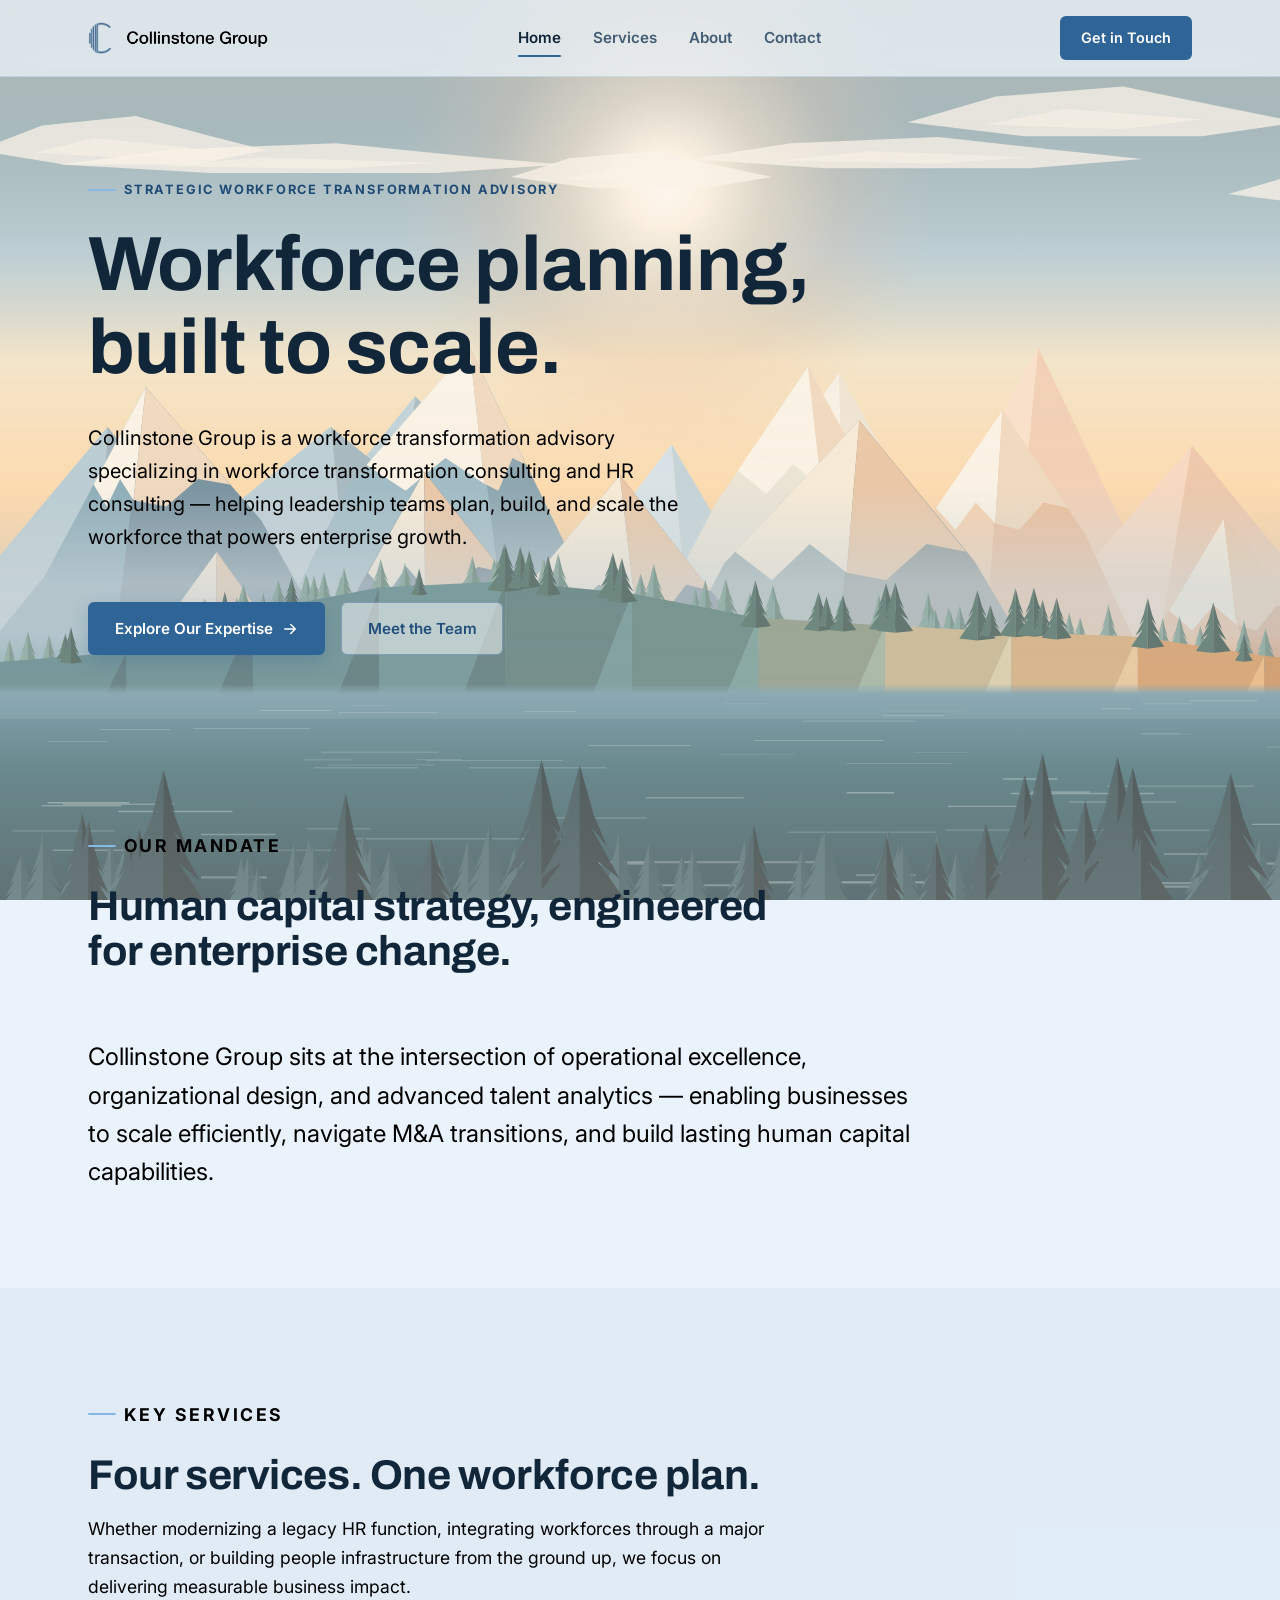
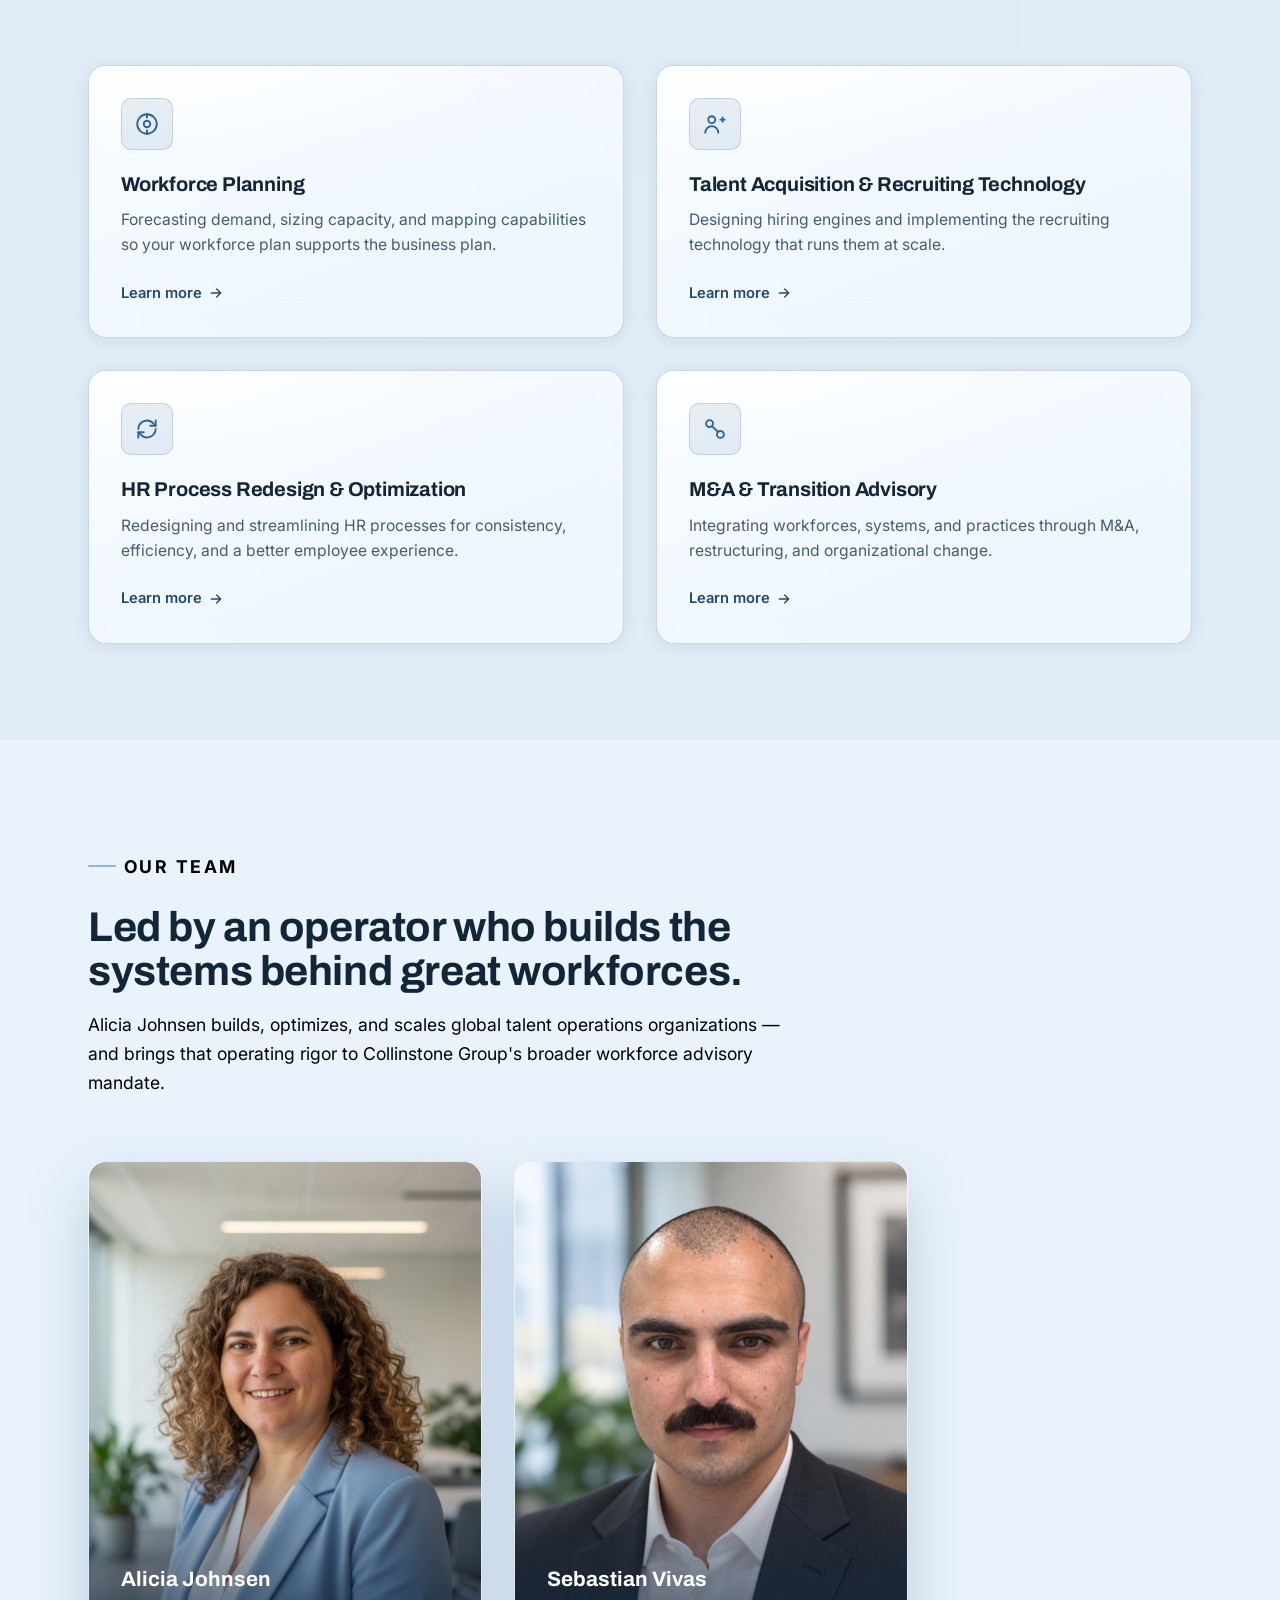
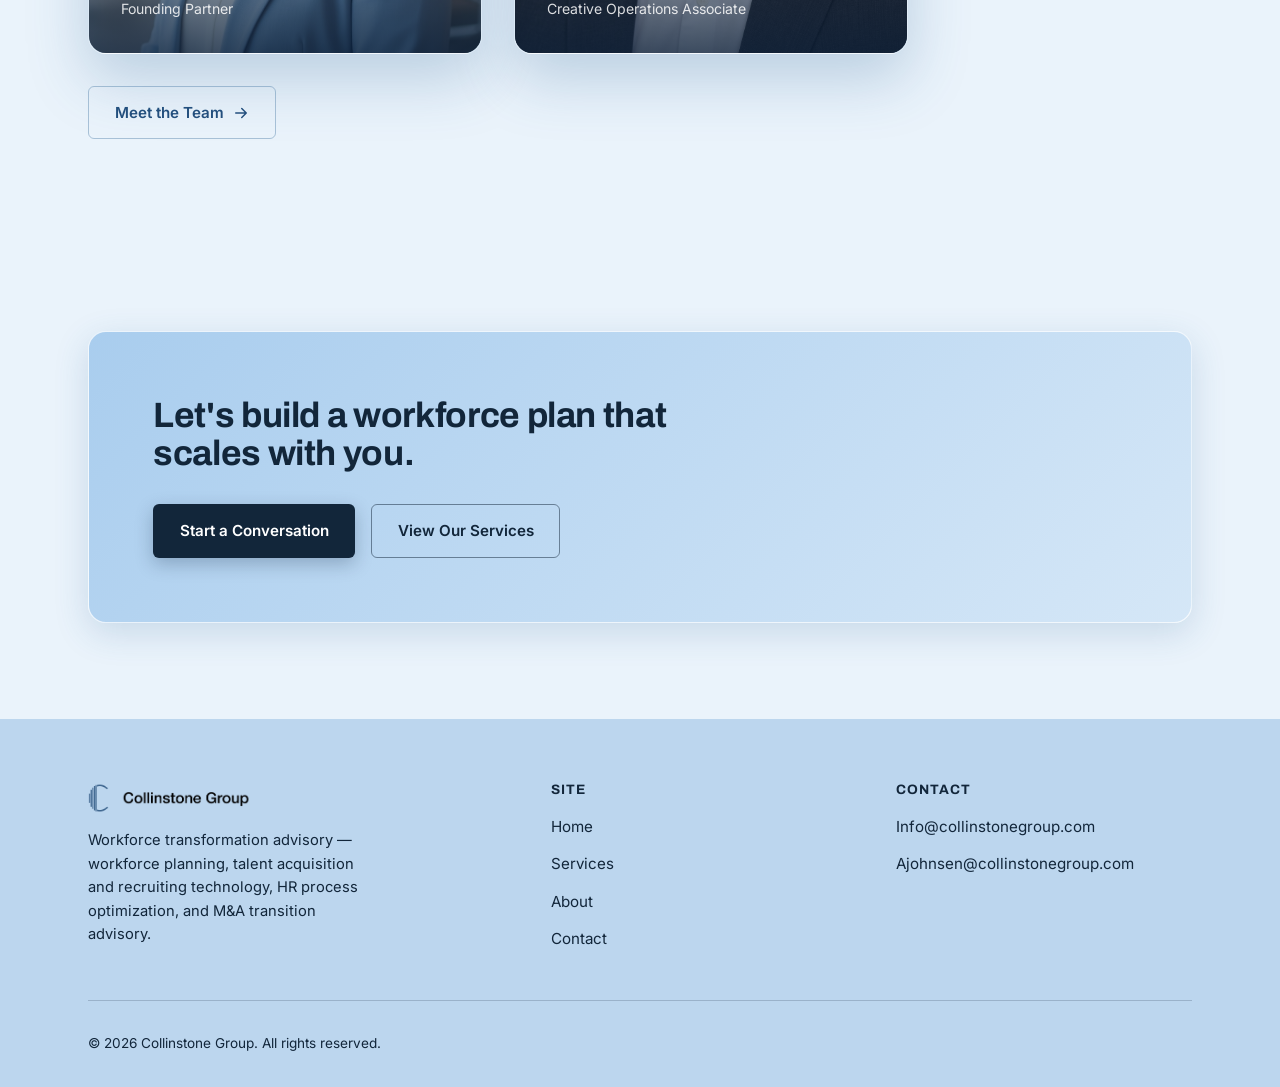
==== commit e8b0e086: "Update Sebastian's headshot and title, darken uncarded body copy Swaps in the new professional heads" ====
--- a/index.html
+++ b/index.html
@@ -147,7 +147,7 @@
           <img class="bio-photo" src="assets/img/sebastian-vivas.jpg" alt="Portrait of Sebastian Vivas" width="1145" height="1374" loading="lazy">
           <div class="bio-portrait-caption">
             <p class="name">Sebastian Vivas</p>
-            <p class="role">Creative Operations Coordinator</p>
+            <p class="role">Creative Operations Associate</p>
           </div>
         </div>
       </div>
--- a/assets/css/styles.css
+++ b/assets/css/styles.css
@@ -450,7 +450,7 @@
 .hero .lede {
   margin-top: var(--space-6);
   font-size: clamp(1.05rem, 1.6vw, 1.25rem);
-  color: var(--color-muted);
+  color: #000;
   max-width: 46ch;
   line-height: 1.65;
 }
@@ -493,14 +493,14 @@
 .section-head p {
   margin-top: var(--space-4);
   font-size: 1.1rem;
-  color: var(--color-muted);
+  color: #000;
   line-height: 1.65;
 }
 
 .lede-lg {
   font-size: clamp(1.15rem, 2vw, 1.5rem);
   line-height: 1.6;
-  color: var(--color-ink);
+  color: #000;
   max-width: 52rem;
 }
 
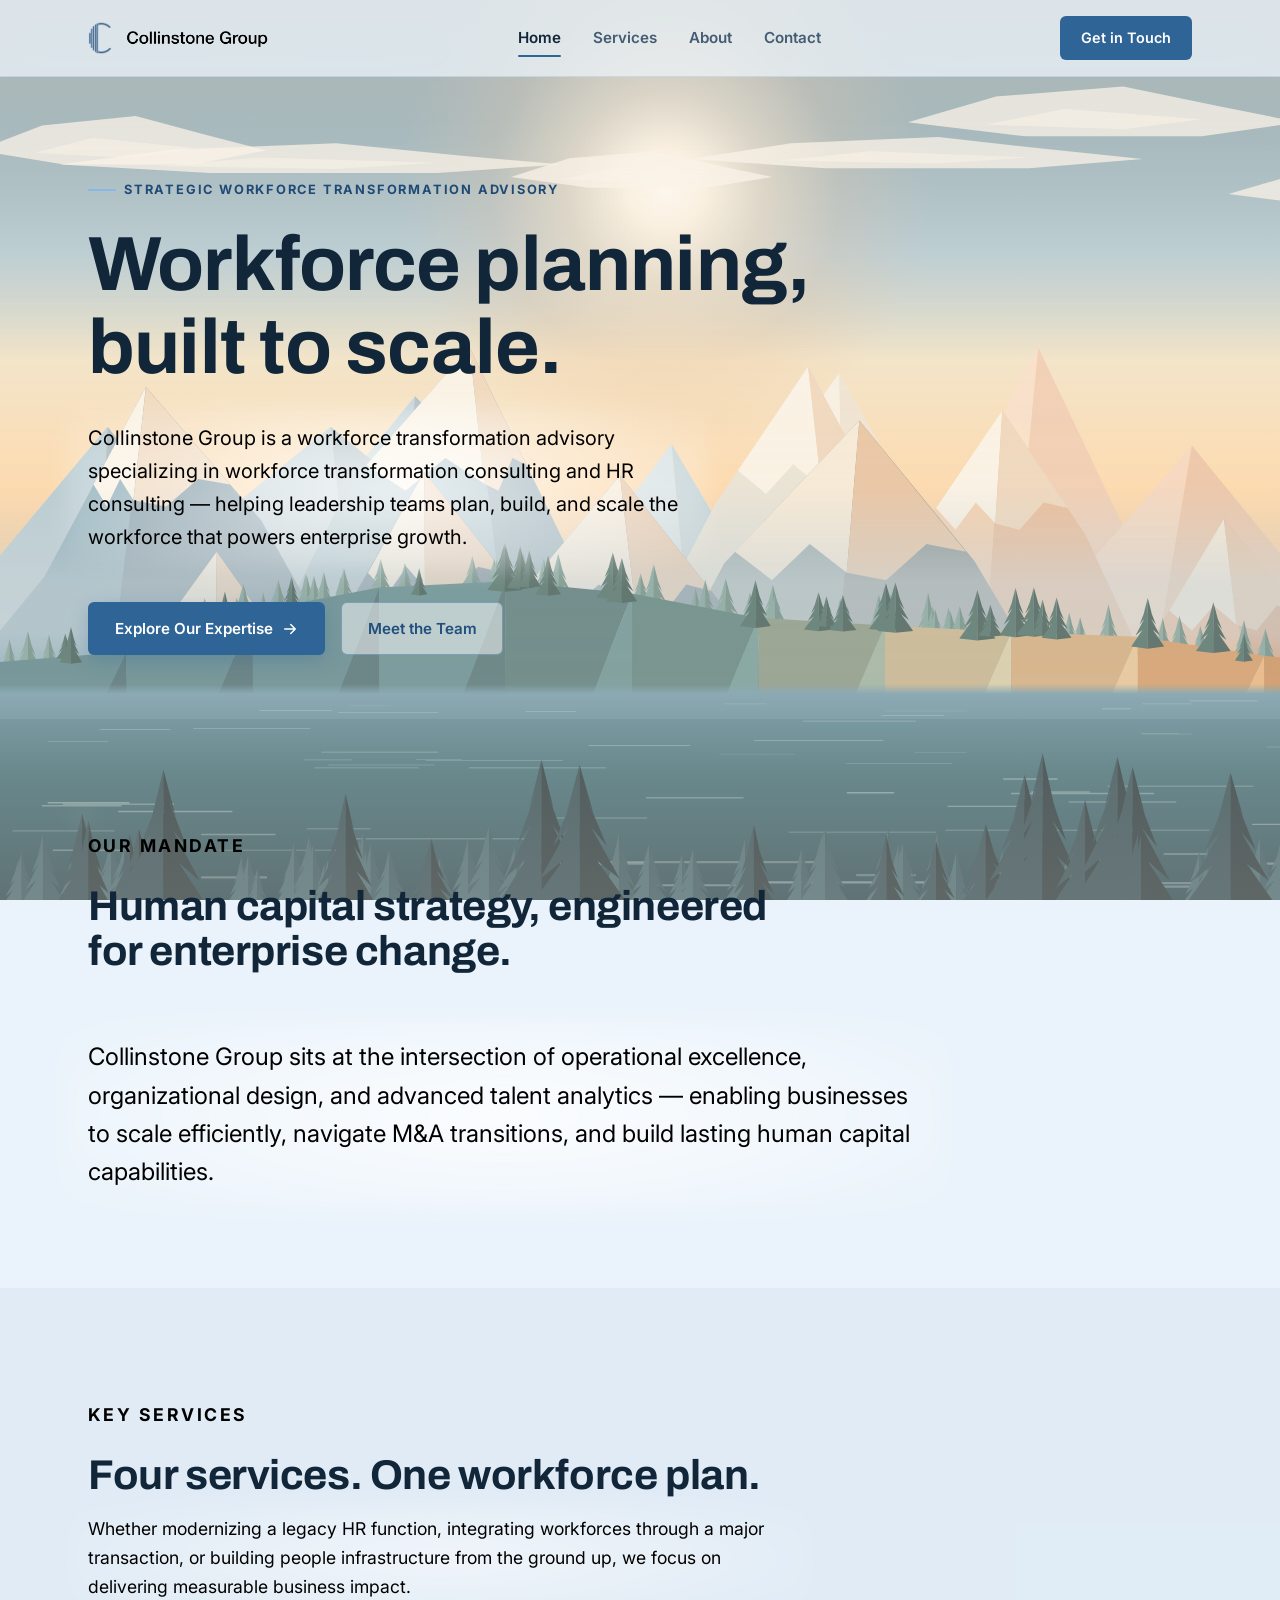
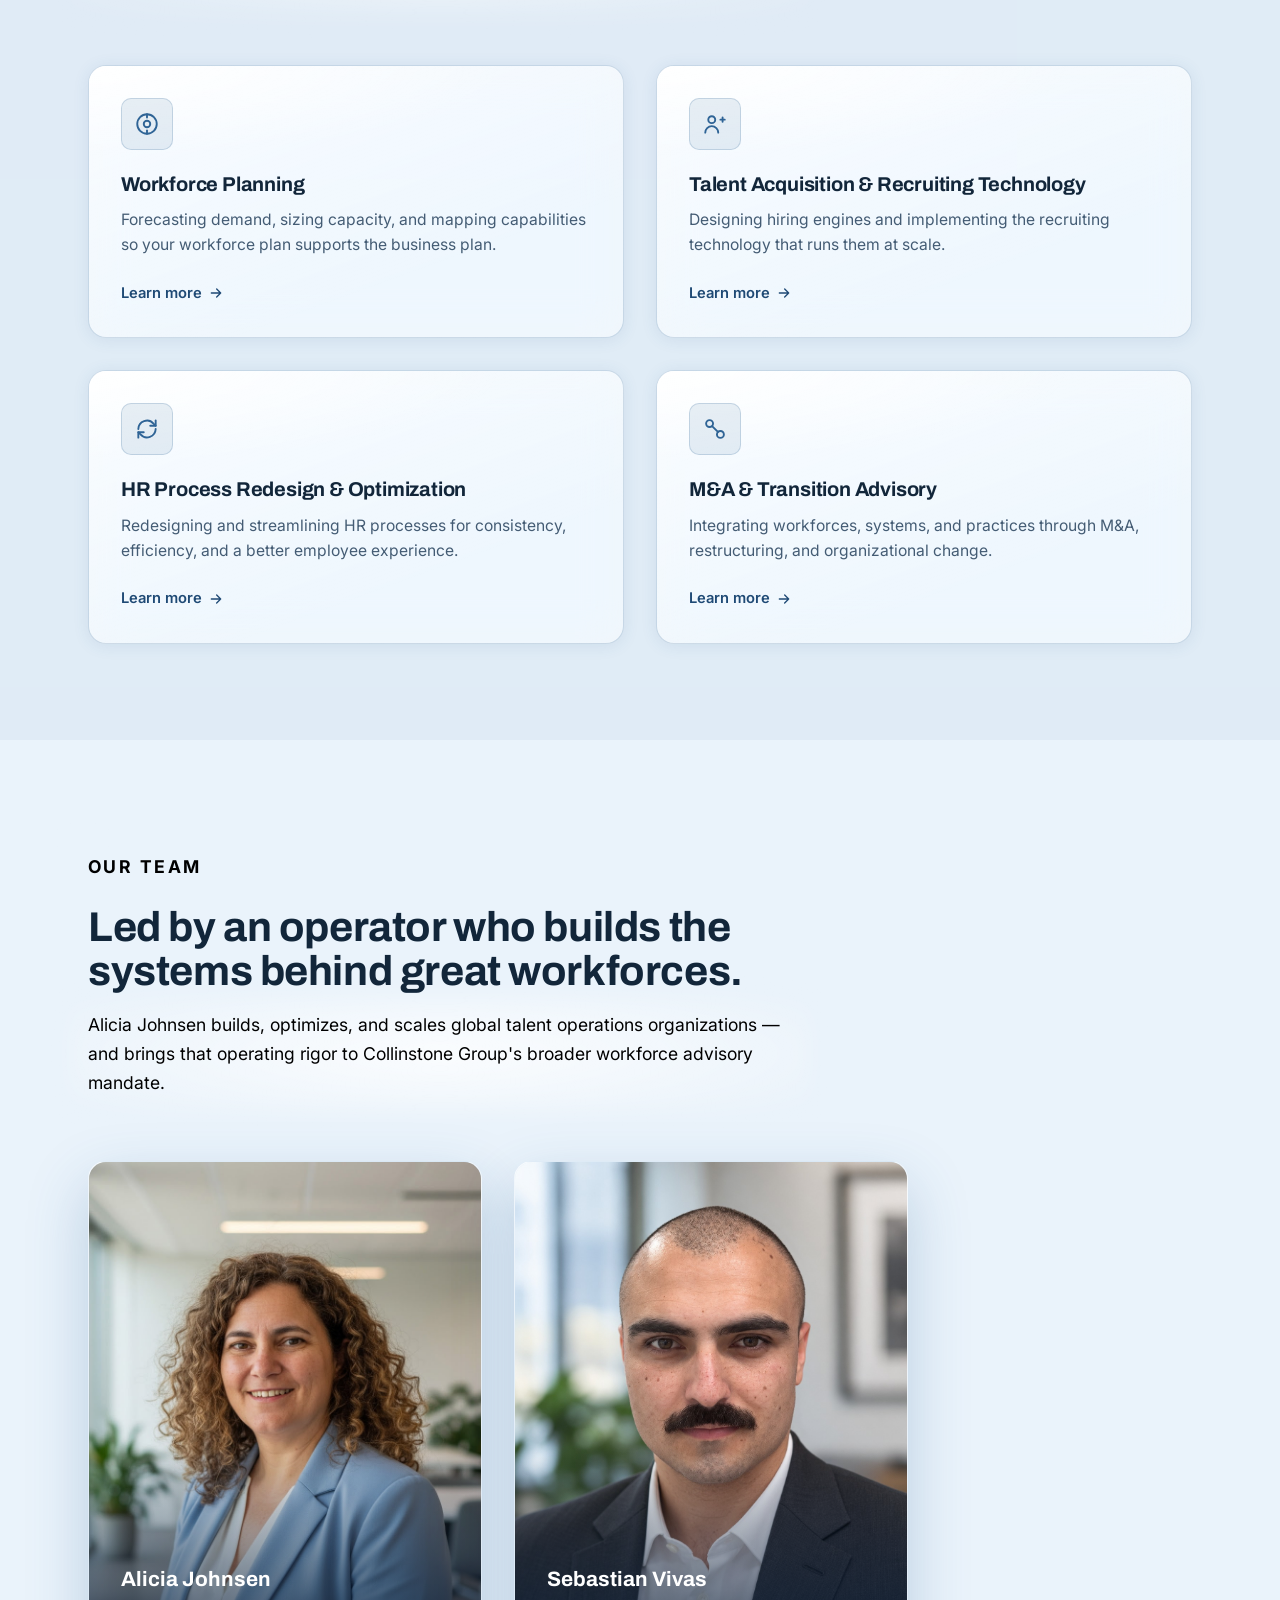
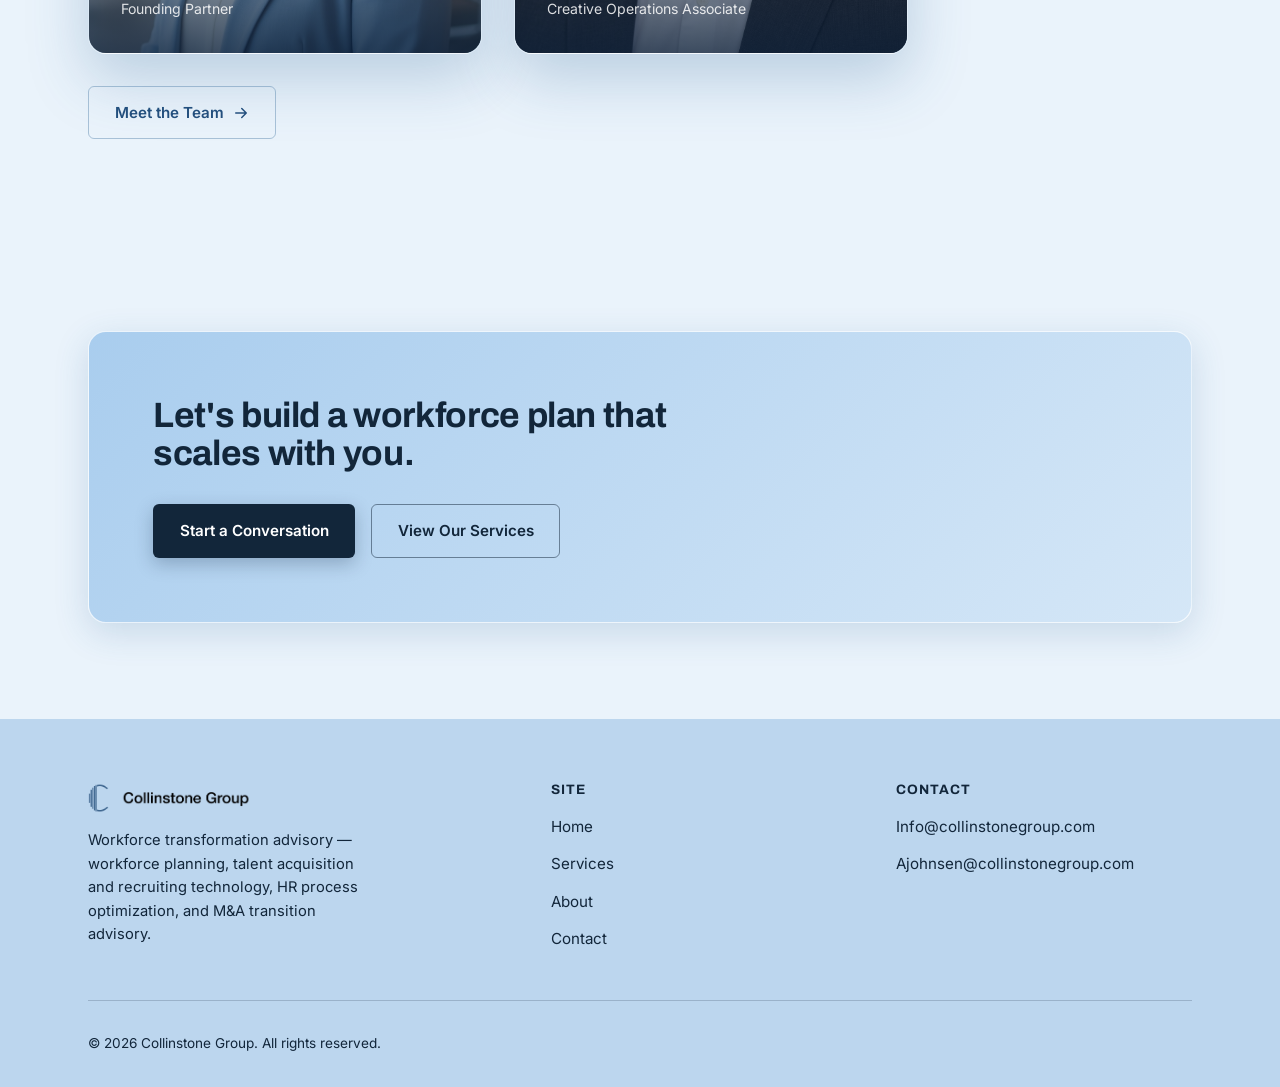
==== commit 88f752c9: "Make clouds drift independently and add a soft haze behind uncarded body copy Clouds now loop on the" ====
--- a/index.html
+++ b/index.html
@@ -14,7 +14,10 @@
 <body>
 <div class="bg-scene" aria-hidden="true">
   <div class="bg-sun"></div>
-  <img class="bg-layer" style="--h:26vh;--ar:8.667;top:7vh" src="assets/img/nordic-clouds.svg" alt="" width="3600" height="300">
+  <div class="bg-cloud-track" style="--h:26vh;--ar:8.667">
+    <img class="bg-cloud-img" src="assets/img/nordic-clouds.svg" alt="" width="3600" height="300">
+    <img class="bg-cloud-img" src="assets/img/nordic-clouds.svg" alt="" width="3600" height="300">
+  </div>
   <img class="bg-layer" style="--h:52vh;--ar:6;bottom:20vh" src="assets/img/nordic-farthest.svg" alt="" width="3600" height="600">
   <img class="bg-layer" style="--h:52vh;--ar:6;bottom:16vh" src="assets/img/nordic-far.svg" alt="" width="3600" height="600">
   <img class="bg-layer" style="--h:56vh;--ar:7;bottom:8vh" src="assets/img/nordic-mid.svg" alt="" width="3600" height="600">
--- a/assets/css/styles.css
+++ b/assets/css/styles.css
@@ -143,6 +143,34 @@
   top: 54vh;
   height: 24vh;
   background: linear-gradient(180deg, rgba(184, 200, 210, 0) 0%, rgba(184, 200, 210, 0.6) 45%, rgba(184, 200, 210, 0.6) 68%, rgba(184, 200, 210, 0) 100%);
+}
+
+/* The cloud layer drifts on its own continuous loop rather than panning
+   with scroll like the other layers: two copies sit side by side and the
+   track slides left exactly one copy-width, so it wraps seamlessly. */
+.bg-cloud-track {
+  position: absolute;
+  left: 0;
+  top: 7vh;
+  display: flex;
+  height: var(--h);
+  width: max-content;
+  pointer-events: none;
+  animation: cloud-drift 110s linear infinite;
+}
+
+.bg-cloud-img {
+  display: block;
+  height: 100%;
+  width: calc(var(--h) * var(--ar));
+  flex-shrink: 0;
+  mask-image: linear-gradient(180deg, transparent 0, #000 10px, #000 100%);
+  -webkit-mask-image: linear-gradient(180deg, transparent 0, #000 10px, #000 100%);
+}
+
+@keyframes cloud-drift {
+  from { transform: translate3d(0, 0, 0); }
+  to { transform: translate3d(-50%, 0, 0); }
 }
 
 img {
@@ -448,6 +476,7 @@
 }
 
 .hero .lede {
+  position: relative;
   margin-top: var(--space-6);
   font-size: clamp(1.05rem, 1.6vw, 1.25rem);
   color: #000;
@@ -491,6 +520,7 @@
 }
 
 .section-head p {
+  position: relative;
   margin-top: var(--space-4);
   font-size: 1.1rem;
   color: #000;
@@ -498,10 +528,27 @@
 }
 
 .lede-lg {
+  position: relative;
   font-size: clamp(1.15rem, 2vw, 1.5rem);
   line-height: 1.6;
   color: #000;
   max-width: 52rem;
+}
+
+/* A soft white haze sitting behind body copy that has no card/panel of its
+   own, so it stays legible over the busy background scene without reading
+   as a hard-edged box — the gradient fades out well before the pseudo
+   element's own bounds. */
+.hero .lede::before,
+.section-head p::before,
+.lede-lg::before {
+  content: "";
+  position: absolute;
+  inset: -0.85em -1.1em;
+  z-index: -1;
+  background: radial-gradient(ellipse 65% 75% at 50% 50%, rgba(255, 255, 255, 0.8) 0%, rgba(255, 255, 255, 0.4) 50%, rgba(255, 255, 255, 0) 100%);
+  filter: blur(10px);
+  pointer-events: none;
 }
 
 /* =========================================================
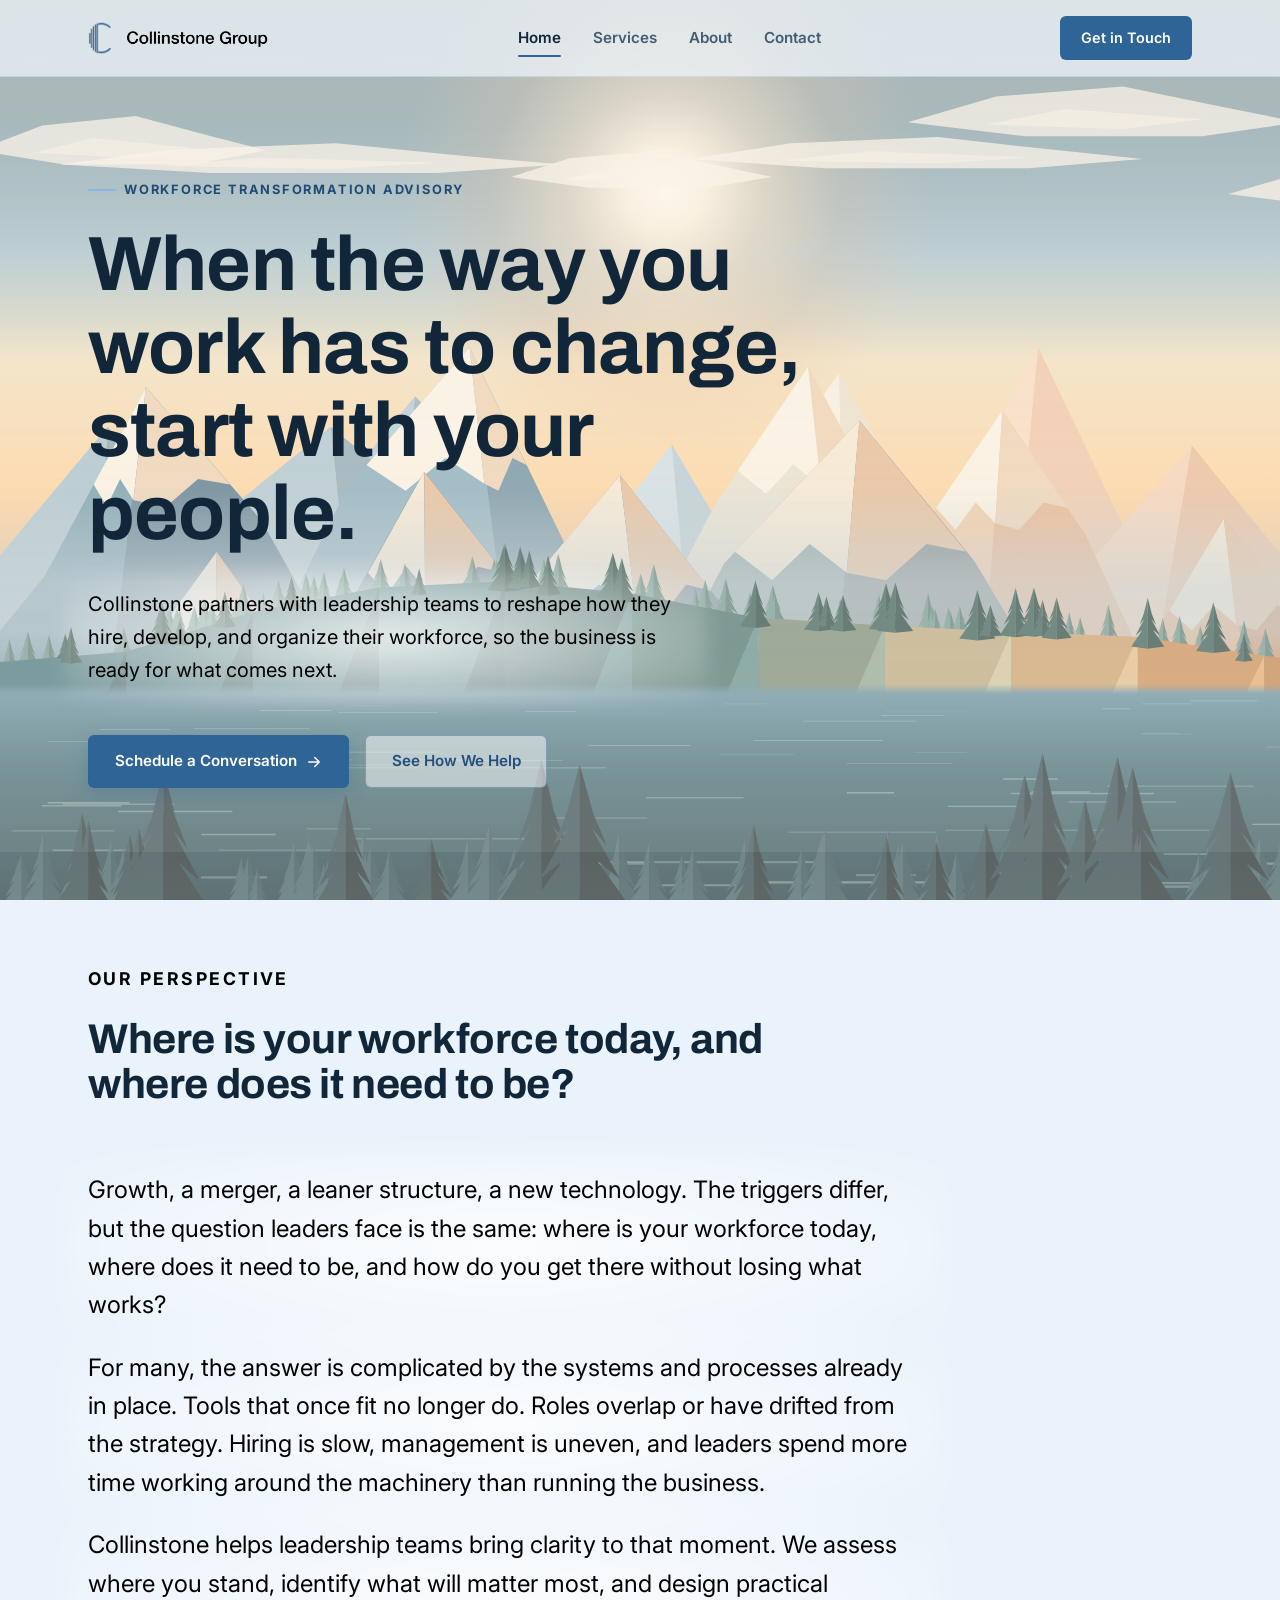
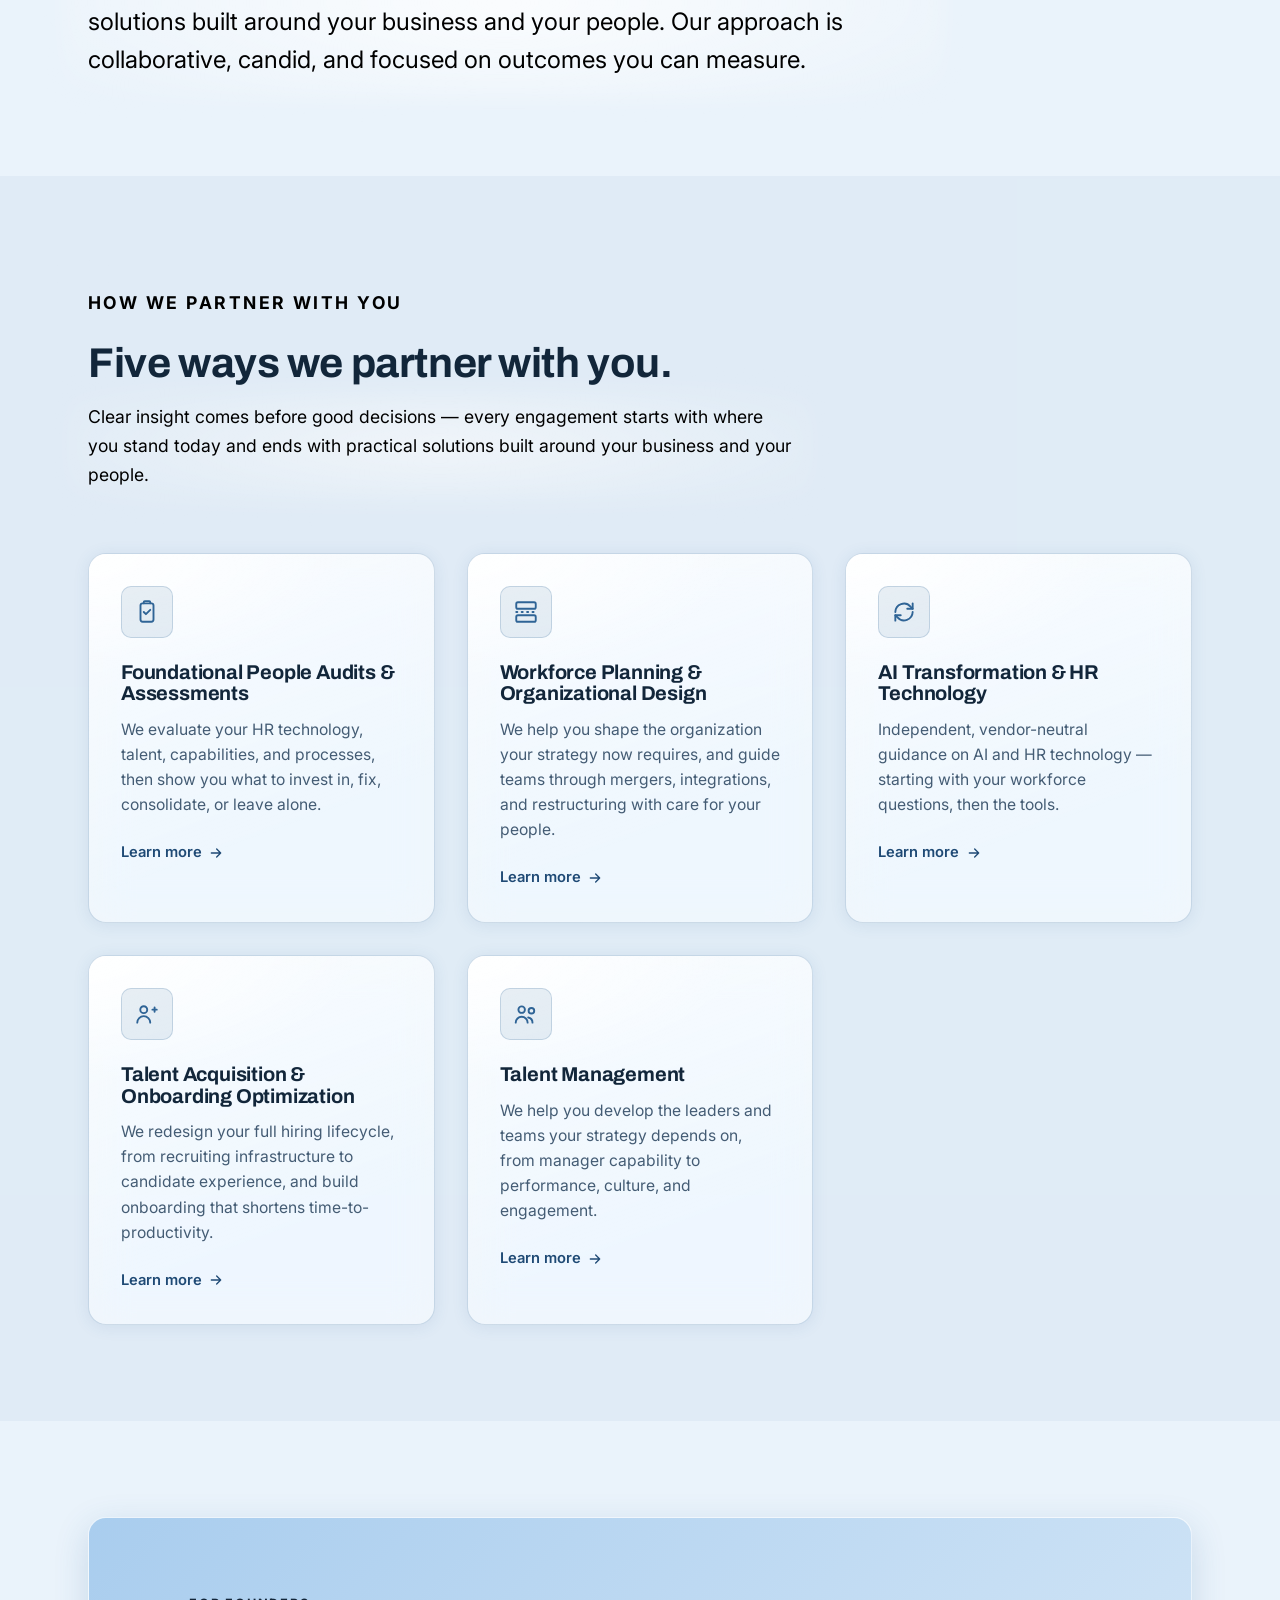
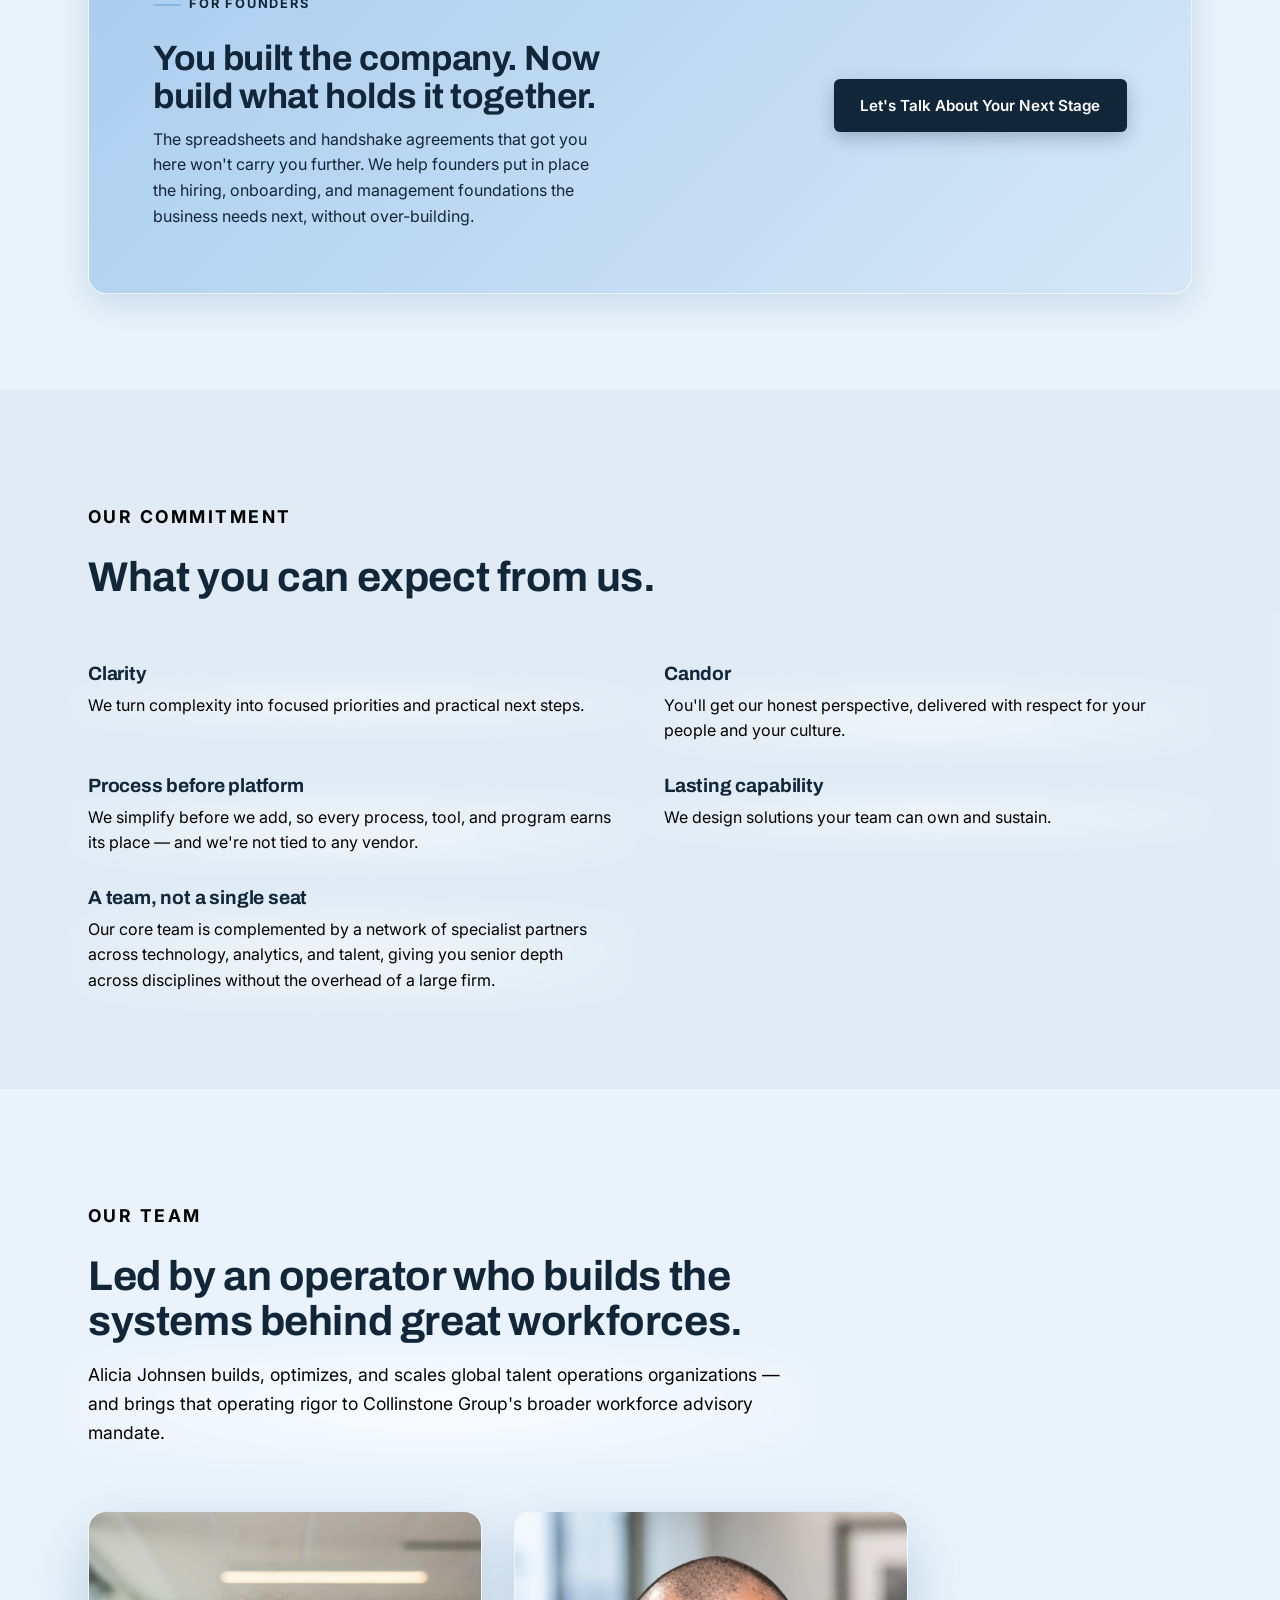
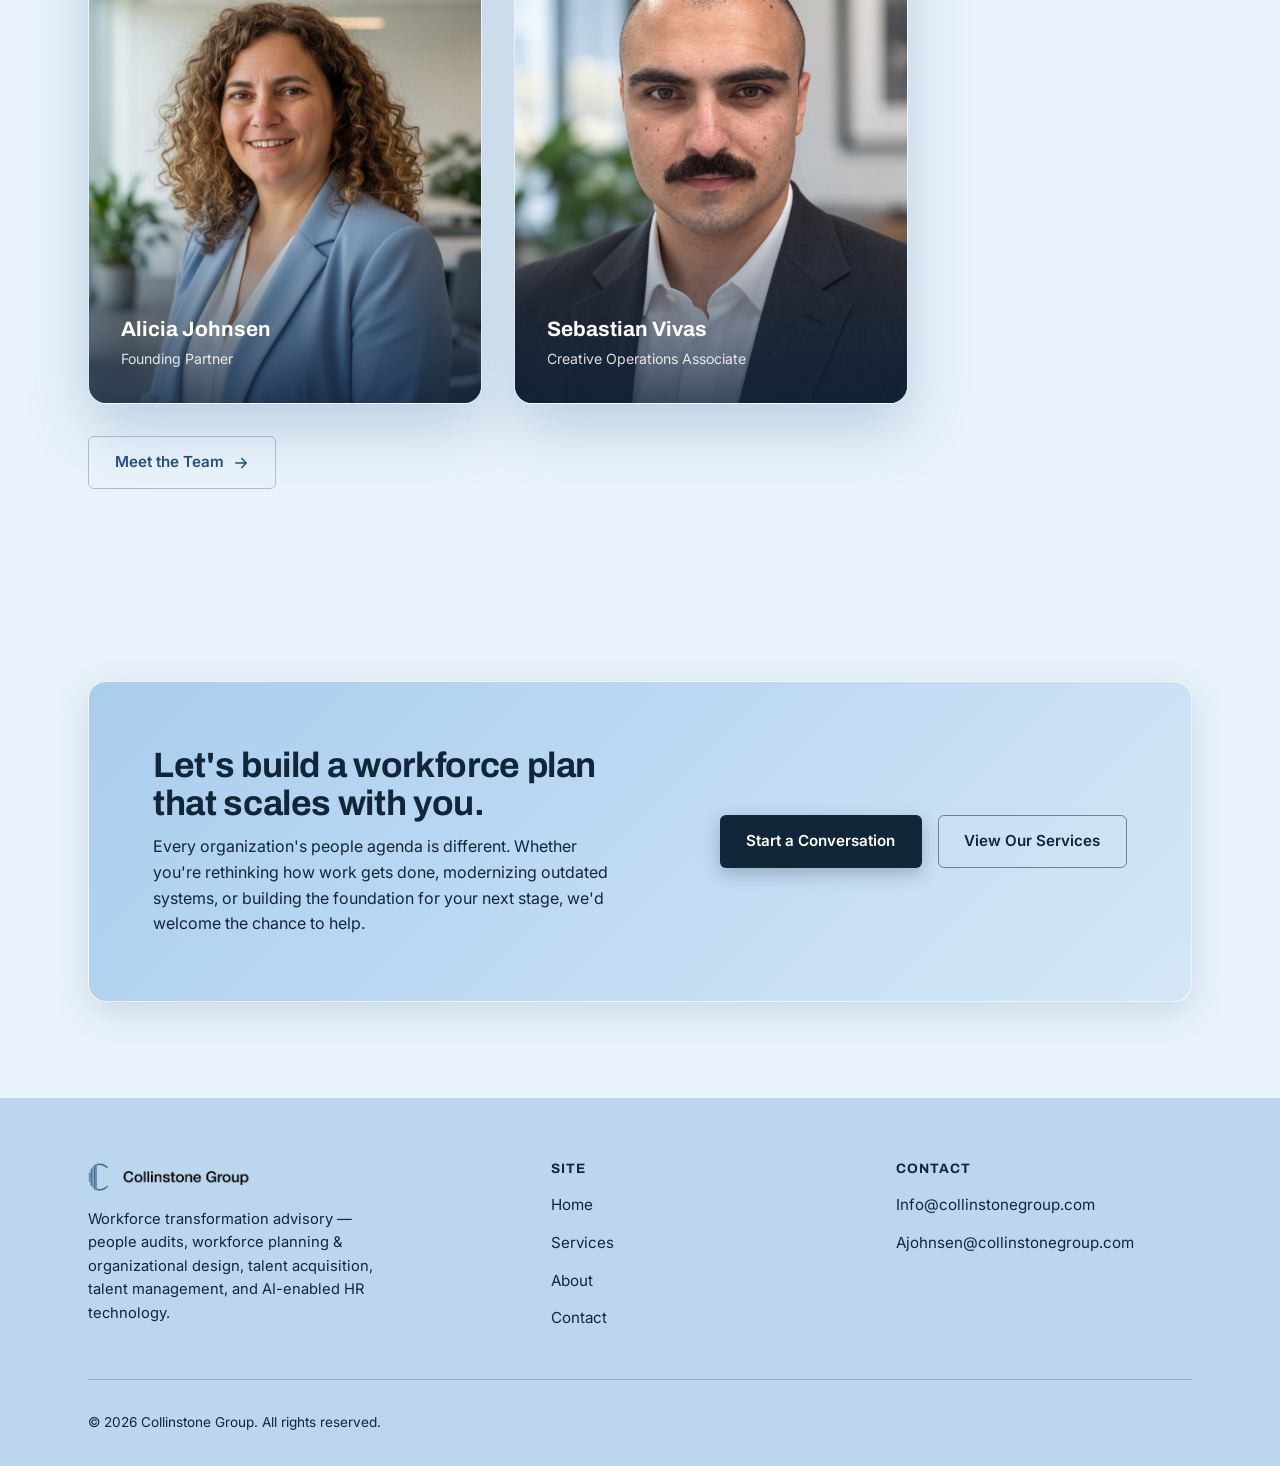
==== commit 72b27baf: "Realign site voice and restructure to five core services Adopts a new first-person brand voice ("we"" ====
--- a/index.html
+++ b/index.html
@@ -4,7 +4,7 @@
 <meta charset="UTF-8">
 <meta name="viewport" content="width=device-width, initial-scale=1">
 <title>Collinstone Group — Workforce Planning &amp; Transformation Advisory</title>
-<meta name="description" content="Collinstone Group is a workforce transformation advisory specializing in workforce planning, talent acquisition and recruiting technology, HR process redesign, and M&amp;A transition advisory.">
+<meta name="description" content="Collinstone partners with leadership teams on people audits, workforce planning and organizational design, AI transformation and HR technology, talent acquisition, and talent management.">
 <link rel="preconnect" href="https://fonts.googleapis.com">
 <link rel="preconnect" href="https://fonts.gstatic.com" crossorigin>
 <link href="https://fonts.googleapis.com/css2?family=Archivo:wght@500;600;700;800&family=Inter:wght@400;500;600;700&display=swap" rel="stylesheet">
@@ -57,27 +57,29 @@
   <!-- HERO -->
   <section class="hero">
     <div class="container hero-inner">
-      <p class="eyebrow">Strategic Workforce Transformation Advisory</p>
-      <h1>Workforce planning, built to scale.</h1>
-      <p class="lede">Collinstone Group is a workforce transformation advisory specializing in workforce transformation consulting and HR consulting — helping leadership teams plan, build, and scale the workforce that powers enterprise growth.</p>
+      <p class="eyebrow">Workforce Transformation Advisory</p>
+      <h1>When the way you work has to change, start with your people.</h1>
+      <p class="lede">Collinstone partners with leadership teams to reshape how they hire, develop, and organize their workforce, so the business is ready for what comes next.</p>
       <div class="hero-actions">
-        <a class="btn btn-primary" href="services.html">
-          Explore Our Expertise
+        <a class="btn btn-primary" href="contact.html">
+          Schedule a Conversation
           <svg viewBox="0 0 24 24" fill="none" stroke="currentColor" stroke-width="2" stroke-linecap="round" stroke-linejoin="round"><path d="M5 12h14M13 6l6 6-6 6"/></svg>
         </a>
-        <a class="btn btn-outline" href="about.html#team">Meet the Team</a>
-      </div>
-    </div>
-  </section>
-
-  <!-- INTRO -->
-  <section>
-    <div class="container">
-      <div class="section-head" data-reveal>
-        <p class="eyebrow">Our Mandate</p>
-        <h2>Human capital strategy, engineered for enterprise change.</h2>
-      </div>
-      <p class="lede-lg" data-reveal>Collinstone Group sits at the intersection of operational excellence, organizational design, and advanced talent analytics — enabling businesses to scale efficiently, navigate M&amp;A transitions, and build lasting human capital capabilities.</p>
+        <a class="btn btn-outline" href="services.html">See How We Help</a>
+      </div>
+    </div>
+  </section>
+
+  <!-- OUR PERSPECTIVE -->
+  <section>
+    <div class="container">
+      <div class="section-head" data-reveal>
+        <p class="eyebrow">Our Perspective</p>
+        <h2>Where is your workforce today, and where does it need to be?</h2>
+      </div>
+      <p class="lede-lg" data-reveal>Growth, a merger, a leaner structure, a new technology. The triggers differ, but the question leaders face is the same: where is your workforce today, where does it need to be, and how do you get there without losing what works?</p>
+      <p class="lede-lg" data-reveal>For many, the answer is complicated by the systems and processes already in place. Tools that once fit no longer do. Roles overlap or have drifted from the strategy. Hiring is slow, management is uneven, and leaders spend more time working around the machinery than running the business.</p>
+      <p class="lede-lg" data-reveal>Collinstone helps leadership teams bring clarity to that moment. We assess where you stand, identify what will matter most, and design practical solutions built around your business and your people. Our approach is collaborative, candid, and focused on outcomes you can measure.</p>
     </div>
   </section>
 
@@ -85,47 +87,104 @@
   <section class="section-soft">
     <div class="container">
       <div class="section-head" data-reveal>
-        <p class="eyebrow">Key Services</p>
-        <h2>Four services. One workforce plan.</h2>
-        <p>Whether modernizing a legacy HR function, integrating workforces through a major transaction, or building people infrastructure from the ground up, we focus on delivering measurable business impact.</p>
-      </div>
-
-      <div class="grid grid-2">
-        <article class="card" data-reveal>
-          <div class="icon-tile" aria-hidden="true">
-            <svg viewBox="0 0 24 24" fill="none" stroke="currentColor" stroke-width="1.75" stroke-linecap="round" stroke-linejoin="round"><circle cx="12" cy="12" r="9"/><circle cx="12" cy="12" r="3"/><line x1="12" y1="3" x2="12" y2="6"/><line x1="12" y1="18" x2="12" y2="21"/></svg>
-          </div>
-          <h3>Workforce Planning</h3>
-          <p>Forecasting demand, sizing capacity, and mapping capabilities so your workforce plan supports the business plan.</p>
+        <p class="eyebrow">How We Partner With You</p>
+        <h2>Five ways we partner with you.</h2>
+        <p>Clear insight comes before good decisions — every engagement starts with where you stand today and ends with practical solutions built around your business and your people.</p>
+      </div>
+
+      <div class="grid grid-3">
+        <article class="card" data-reveal>
+          <div class="icon-tile" aria-hidden="true">
+            <svg viewBox="0 0 24 24" fill="none" stroke="currentColor" stroke-width="1.75" stroke-linecap="round" stroke-linejoin="round"><rect x="6" y="4" width="12" height="17" rx="2"/><path d="M9 4V3a1 1 0 0 1 1-1h4a1 1 0 0 1 1 1v1"/><path d="M9 12l2 2 4-4"/></svg>
+          </div>
+          <h3>Foundational People Audits &amp; Assessments</h3>
+          <p>We evaluate your HR technology, talent, capabilities, and processes, then show you what to invest in, fix, consolidate, or leave alone.</p>
+          <a class="card-link" href="services.html#people-audits">Learn more <svg viewBox="0 0 24 24" fill="none" stroke="currentColor" stroke-width="2" stroke-linecap="round" stroke-linejoin="round"><path d="M5 12h14M13 6l6 6-6 6"/></svg></a>
+        </article>
+
+        <article class="card" data-reveal>
+          <div class="icon-tile" aria-hidden="true">
+            <svg viewBox="0 0 24 24" fill="none" stroke="currentColor" stroke-width="1.75" stroke-linecap="round" stroke-linejoin="round"><rect x="3" y="3" width="18" height="6" rx="1.5"/><rect x="3" y="15" width="18" height="6" rx="1.5"/><line x1="3" y1="12" x2="21" y2="12" stroke-dasharray="1 4"/></svg>
+          </div>
+          <h3>Workforce Planning &amp; Organizational Design</h3>
+          <p>We help you shape the organization your strategy now requires, and guide teams through mergers, integrations, and restructuring with care for your people.</p>
           <a class="card-link" href="services.html#workforce-planning">Learn more <svg viewBox="0 0 24 24" fill="none" stroke="currentColor" stroke-width="2" stroke-linecap="round" stroke-linejoin="round"><path d="M5 12h14M13 6l6 6-6 6"/></svg></a>
         </article>
 
         <article class="card" data-reveal>
           <div class="icon-tile" aria-hidden="true">
+            <svg viewBox="0 0 24 24" fill="none" stroke="currentColor" stroke-width="1.75" stroke-linecap="round" stroke-linejoin="round"><path d="M4 12a8 8 0 0 1 14-5l2 2"/><path d="M20 4v5h-5"/><path d="M20 12a8 8 0 0 1-14 5l-2-2"/><path d="M4 20v-5h5"/></svg>
+          </div>
+          <h3>AI Transformation &amp; HR Technology</h3>
+          <p>Independent, vendor-neutral guidance on AI and HR technology — starting with your workforce questions, then the tools.</p>
+          <a class="card-link" href="services.html#hr-technology">Learn more <svg viewBox="0 0 24 24" fill="none" stroke="currentColor" stroke-width="2" stroke-linecap="round" stroke-linejoin="round"><path d="M5 12h14M13 6l6 6-6 6"/></svg></a>
+        </article>
+
+        <article class="card" data-reveal>
+          <div class="icon-tile" aria-hidden="true">
             <svg viewBox="0 0 24 24" fill="none" stroke="currentColor" stroke-width="1.75" stroke-linecap="round" stroke-linejoin="round"><circle cx="9" cy="8" r="3.2"/><path d="M3 20c0-3.3 2.7-6 6-6s6 2.7 6 6"/><path d="M17 8h4M19 6v4"/></svg>
           </div>
-          <h3>Talent Acquisition &amp; Recruiting Technology</h3>
-          <p>Designing hiring engines and implementing the recruiting technology that runs them at scale.</p>
+          <h3>Talent Acquisition &amp; Onboarding Optimization</h3>
+          <p>We redesign your full hiring lifecycle, from recruiting infrastructure to candidate experience, and build onboarding that shortens time-to-productivity.</p>
           <a class="card-link" href="services.html#talent-acquisition">Learn more <svg viewBox="0 0 24 24" fill="none" stroke="currentColor" stroke-width="2" stroke-linecap="round" stroke-linejoin="round"><path d="M5 12h14M13 6l6 6-6 6"/></svg></a>
         </article>
 
         <article class="card" data-reveal>
           <div class="icon-tile" aria-hidden="true">
-            <svg viewBox="0 0 24 24" fill="none" stroke="currentColor" stroke-width="1.75" stroke-linecap="round" stroke-linejoin="round"><path d="M4 12a8 8 0 0 1 14-5l2 2"/><path d="M20 4v5h-5"/><path d="M20 12a8 8 0 0 1-14 5l-2-2"/><path d="M4 20v-5h5"/></svg>
-          </div>
-          <h3>HR Process Redesign &amp; Optimization</h3>
-          <p>Redesigning and streamlining HR processes for consistency, efficiency, and a better employee experience.</p>
-          <a class="card-link" href="services.html#process-optimization">Learn more <svg viewBox="0 0 24 24" fill="none" stroke="currentColor" stroke-width="2" stroke-linecap="round" stroke-linejoin="round"><path d="M5 12h14M13 6l6 6-6 6"/></svg></a>
-        </article>
-
-        <article class="card" data-reveal>
-          <div class="icon-tile" aria-hidden="true">
-            <svg viewBox="0 0 24 24" fill="none" stroke="currentColor" stroke-width="1.75" stroke-linecap="round" stroke-linejoin="round"><circle cx="7" cy="7" r="3.2"/><circle cx="17" cy="17" r="3.2"/><path d="M9.3 9.3l5.4 5.4"/></svg>
-          </div>
-          <h3>M&amp;A &amp; Transition Advisory</h3>
-          <p>Integrating workforces, systems, and practices through M&amp;A, restructuring, and organizational change.</p>
-          <a class="card-link" href="services.html#transitions">Learn more <svg viewBox="0 0 24 24" fill="none" stroke="currentColor" stroke-width="2" stroke-linecap="round" stroke-linejoin="round"><path d="M5 12h14M13 6l6 6-6 6"/></svg></a>
-        </article>
+            <svg viewBox="0 0 24 24" fill="none" stroke="currentColor" stroke-width="1.75" stroke-linecap="round" stroke-linejoin="round"><circle cx="8" cy="8" r="3"/><circle cx="17" cy="9" r="2.6"/><path d="M2.5 20c0-3 2.5-5.5 5.5-5.5s5.5 2.5 5.5 5.5"/><path d="M14 15.2c2.3.4 4 2.3 4 4.8"/></svg>
+          </div>
+          <h3>Talent Management</h3>
+          <p>We help you develop the leaders and teams your strategy depends on, from manager capability to performance, culture, and engagement.</p>
+          <a class="card-link" href="services.html#talent-management">Learn more <svg viewBox="0 0 24 24" fill="none" stroke="currentColor" stroke-width="2" stroke-linecap="round" stroke-linejoin="round"><path d="M5 12h14M13 6l6 6-6 6"/></svg></a>
+        </article>
+      </div>
+    </div>
+  </section>
+
+  <!-- FOR FOUNDERS -->
+  <section>
+    <div class="container">
+      <div class="cta-band" data-reveal>
+        <div class="cta-band-text">
+          <p class="eyebrow">For Founders</p>
+          <h2>You built the company. Now build what holds it together.</h2>
+          <p>The spreadsheets and handshake agreements that got you here won't carry you further. We help founders put in place the hiring, onboarding, and management foundations the business needs next, without over-building.</p>
+        </div>
+        <div class="actions">
+          <a class="btn btn-primary" href="contact.html">Let's Talk About Your Next Stage</a>
+        </div>
+      </div>
+    </div>
+  </section>
+
+  <!-- WHAT YOU CAN EXPECT -->
+  <section class="section-soft">
+    <div class="container">
+      <div class="section-head" data-reveal>
+        <p class="eyebrow">Our Commitment</p>
+        <h2>What you can expect from us.</h2>
+      </div>
+      <div class="points-grid" data-reveal>
+        <div>
+          <h3>Clarity</h3>
+          <p>We turn complexity into focused priorities and practical next steps.</p>
+        </div>
+        <div>
+          <h3>Candor</h3>
+          <p>You'll get our honest perspective, delivered with respect for your people and your culture.</p>
+        </div>
+        <div>
+          <h3>Process before platform</h3>
+          <p>We simplify before we add, so every process, tool, and program earns its place — and we're not tied to any vendor.</p>
+        </div>
+        <div>
+          <h3>Lasting capability</h3>
+          <p>We design solutions your team can own and sustain.</p>
+        </div>
+        <div>
+          <h3>A team, not a single seat</h3>
+          <p>Our core team is complemented by a network of specialist partners across technology, analytics, and talent, giving you senior depth across disciplines without the overhead of a large firm.</p>
+        </div>
       </div>
     </div>
   </section>
@@ -167,7 +226,10 @@
   <section>
     <div class="container">
       <div class="cta-band" data-reveal>
-        <h2>Let's build a workforce plan that scales with you.</h2>
+        <div class="cta-band-text">
+          <h2>Let's build a workforce plan that scales with you.</h2>
+          <p>Every organization's people agenda is different. Whether you're rethinking how work gets done, modernizing outdated systems, or building the foundation for your next stage, we'd welcome the chance to help.</p>
+        </div>
         <div class="actions">
           <a class="btn btn-primary" href="contact.html">Start a Conversation</a>
           <a class="btn btn-outline" href="services.html">View Our Services</a>
@@ -186,7 +248,7 @@
           <img class="mark" src="assets/img/logo-mark.png" alt="" width="30" height="30">
           <img class="wordmark" src="assets/img/logo-wordmark.png" alt="Collinstone Group">
         </div>
-        <p>Workforce transformation advisory — workforce planning, talent acquisition and recruiting technology, HR process optimization, and M&amp;A transition advisory.</p>
+        <p>Workforce transformation advisory — people audits, workforce planning &amp; organizational design, talent acquisition, talent management, and AI-enabled HR technology.</p>
       </div>
       <div class="footer-col">
         <h4>Site</h4>
--- a/assets/css/styles.css
+++ b/assets/css/styles.css
@@ -535,13 +535,40 @@
   max-width: 52rem;
 }
 
+.lede-lg + .lede-lg {
+  margin-top: var(--space-5);
+}
+
+.points-grid {
+  display: grid;
+  grid-template-columns: repeat(2, 1fr);
+  gap: var(--space-6) var(--space-7);
+  margin-top: var(--space-7);
+}
+
+.points-grid h3 {
+  font-size: 1.2rem;
+  margin-bottom: var(--space-2);
+}
+
+.points-grid p {
+  position: relative;
+  color: #000;
+  line-height: 1.6;
+}
+
+@media (max-width: 640px) {
+  .points-grid { grid-template-columns: 1fr; }
+}
+
 /* A soft white haze sitting behind body copy that has no card/panel of its
    own, so it stays legible over the busy background scene without reading
    as a hard-edged box — the gradient fades out well before the pseudo
    element's own bounds. */
 .hero .lede::before,
 .section-head p::before,
-.lede-lg::before {
+.lede-lg::before,
+.points-grid p::before {
   content: "";
   position: absolute;
   inset: -0.85em -1.1em;
@@ -1080,6 +1107,16 @@
   max-width: 26ch;
 }
 
+.cta-band-text {
+  max-width: 46ch;
+}
+
+.cta-band-text p {
+  margin-top: var(--space-3);
+  color: var(--color-ink);
+  line-height: 1.6;
+}
+
 .cta-band .actions {
   display: flex;
   gap: var(--space-4);
